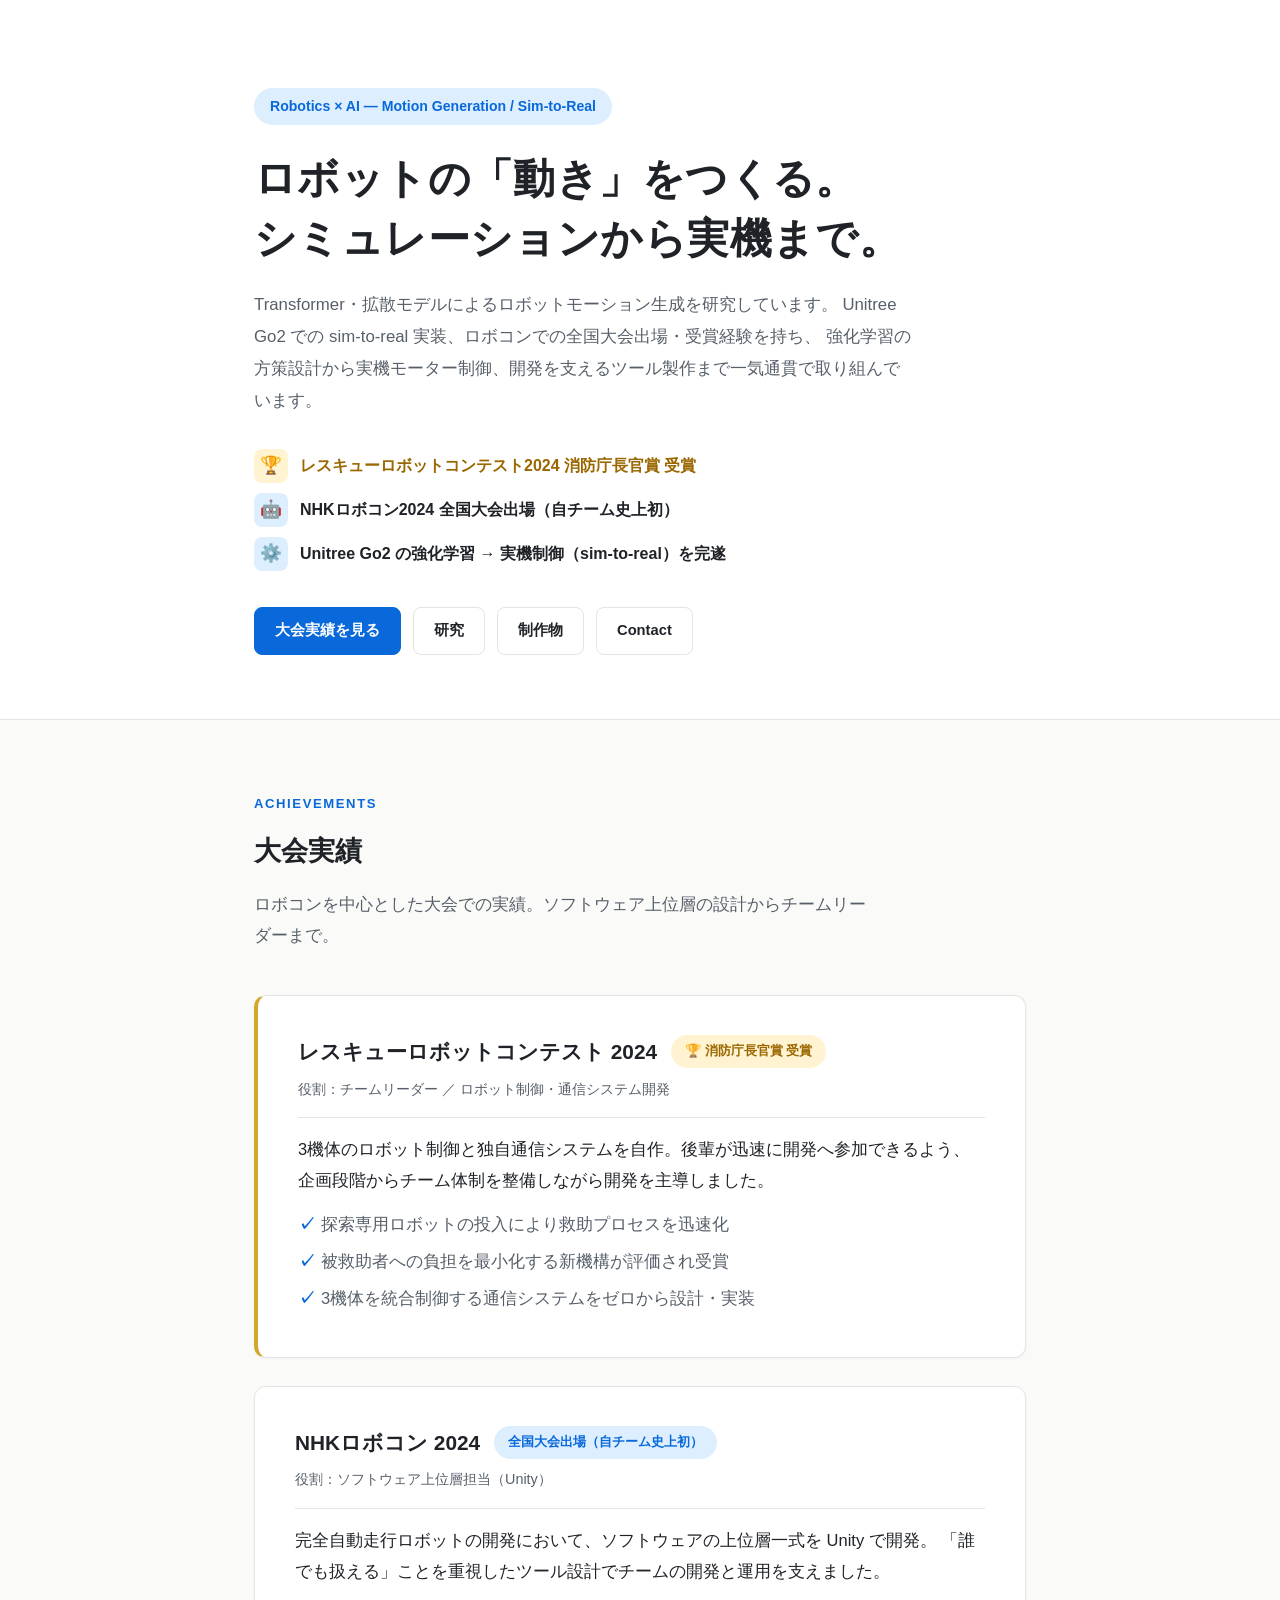
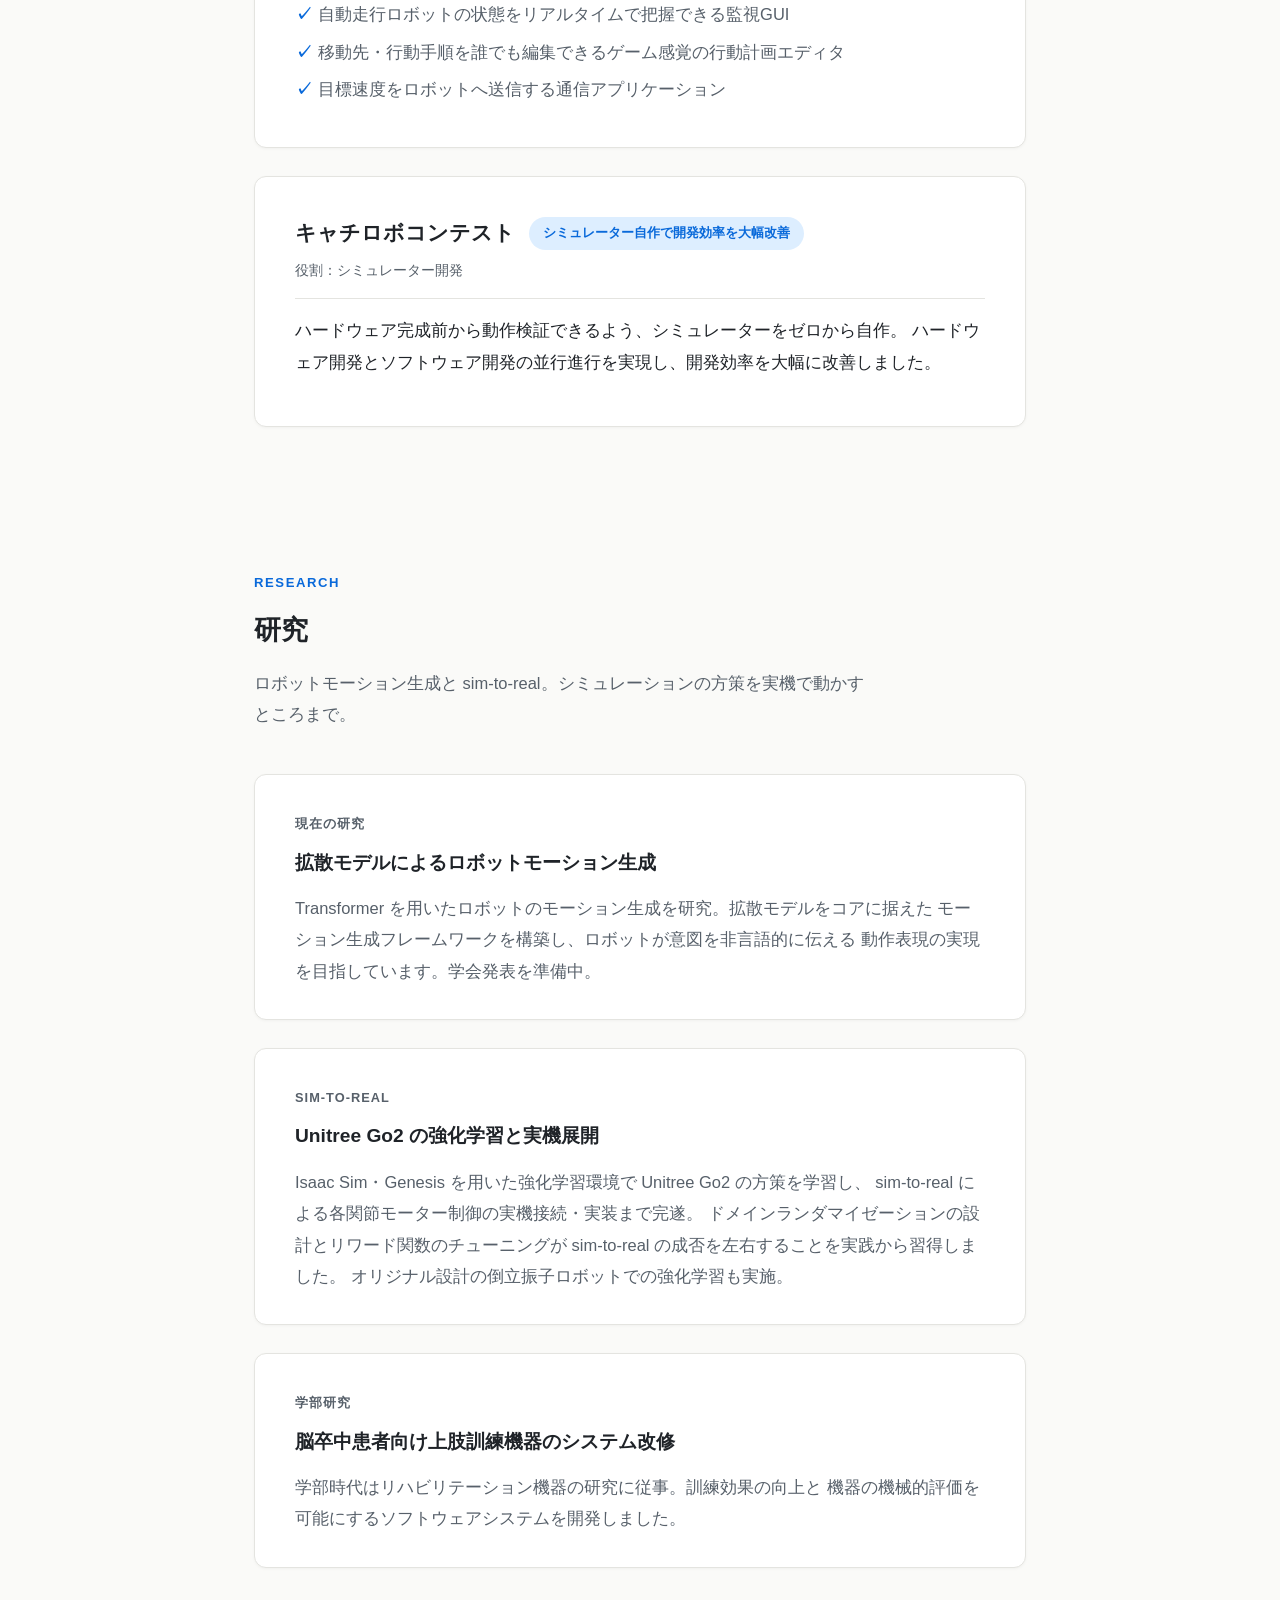
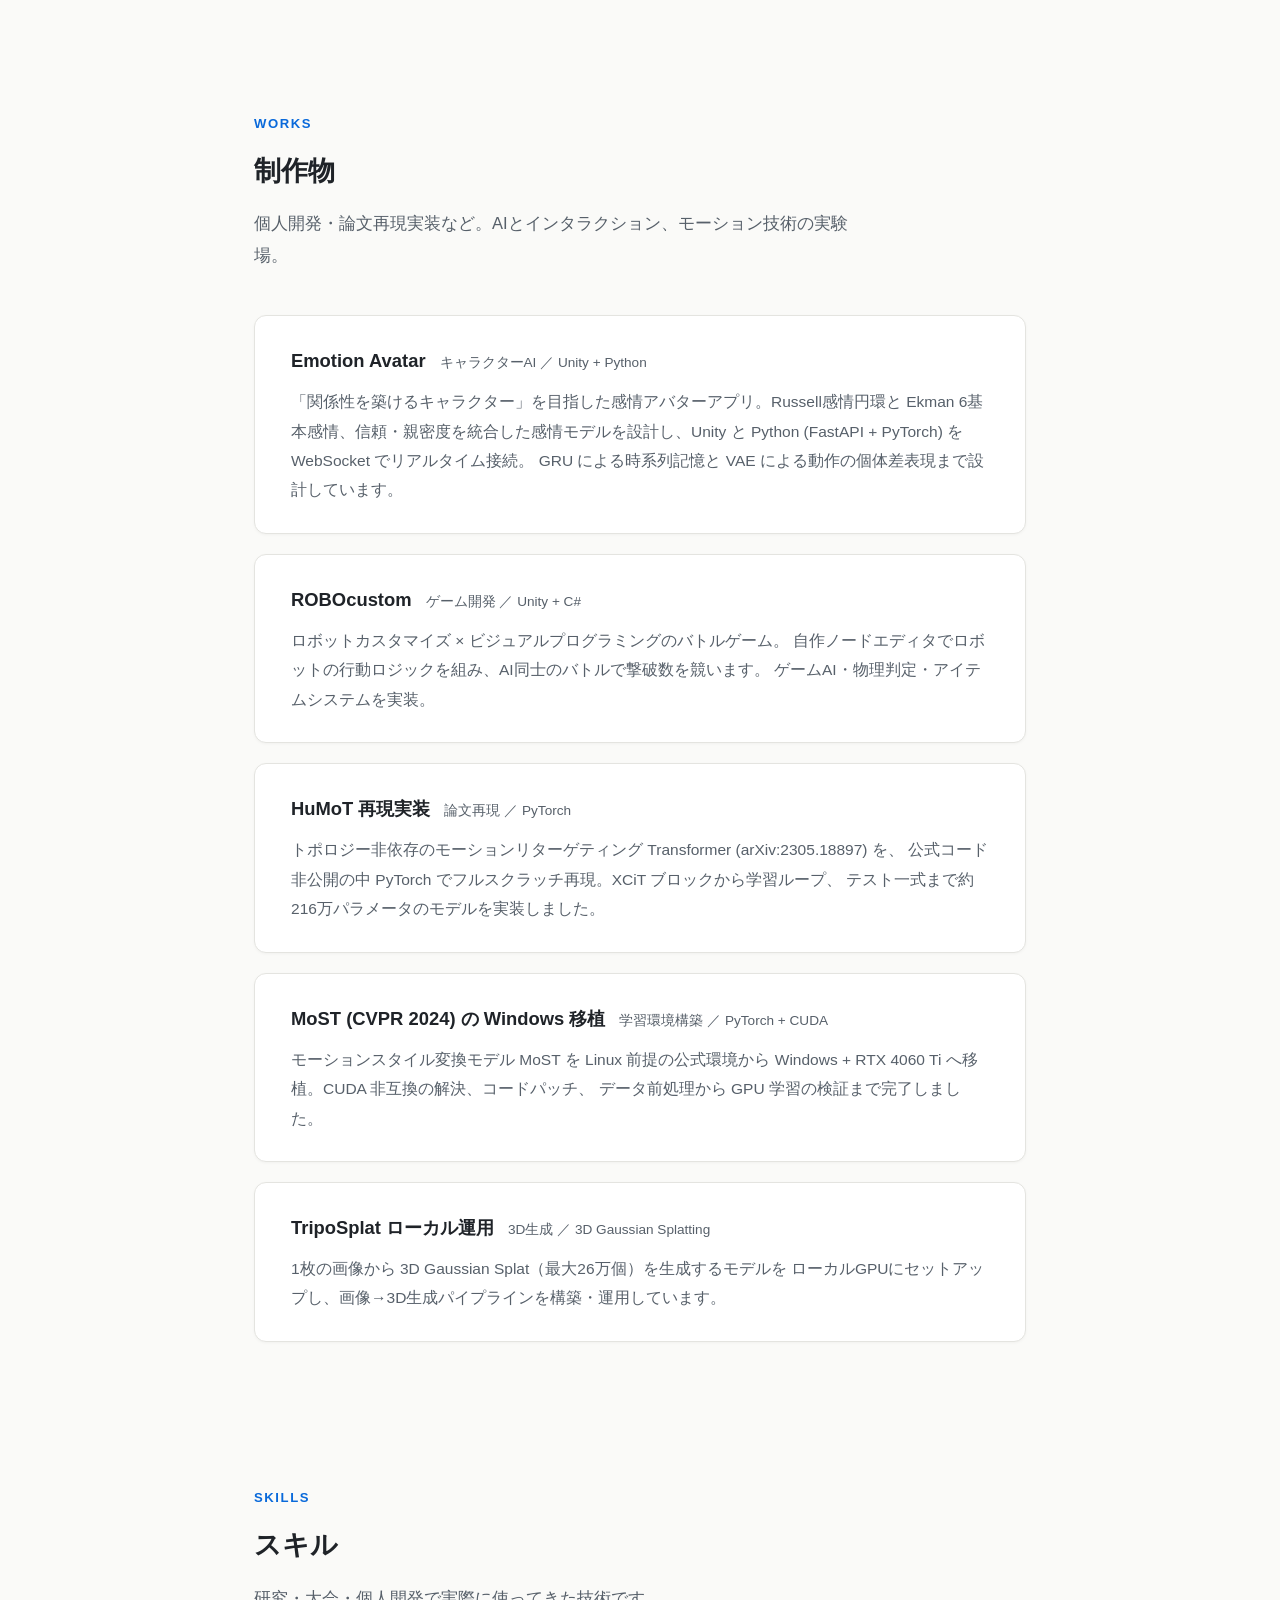
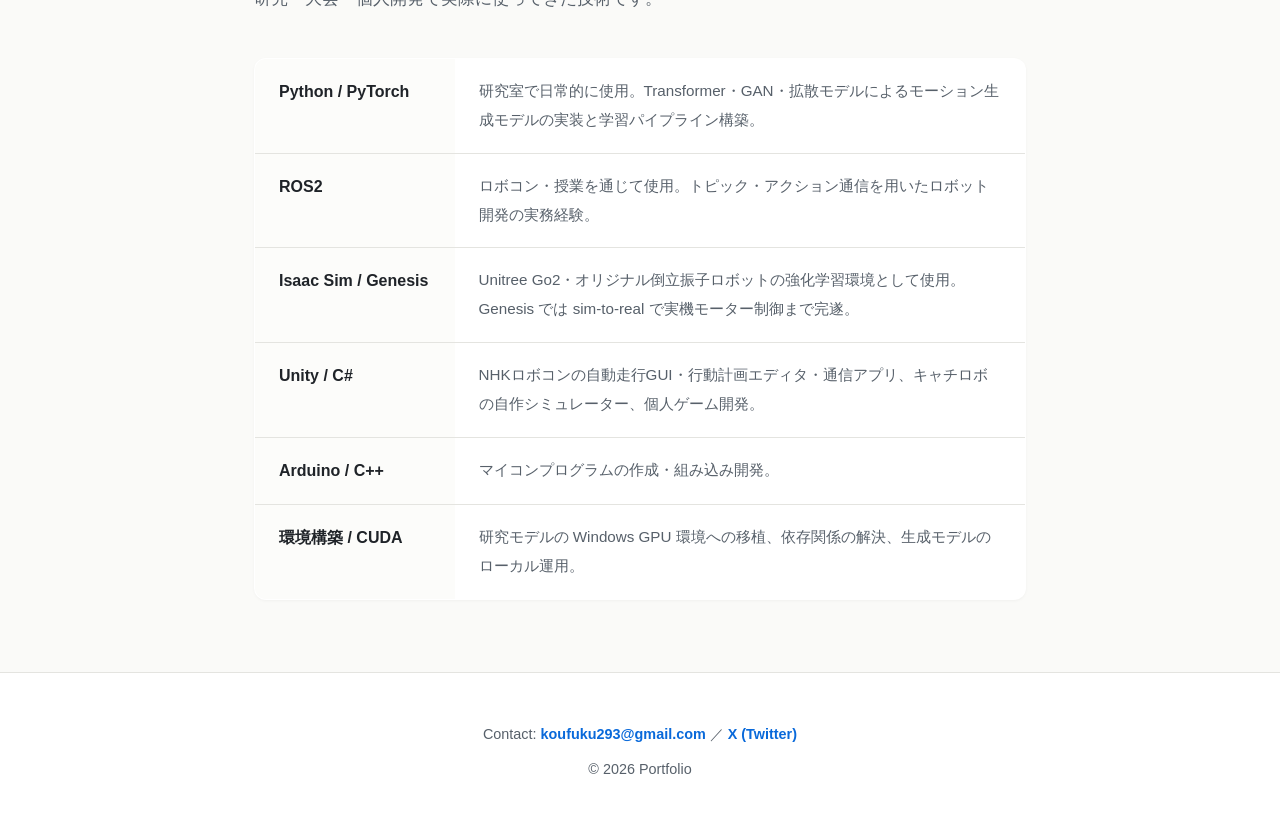
==== index.html @ 57eb5984 "Add portfolio site" ====
<!DOCTYPE html>
<html lang="ja">
<head>
<meta charset="UTF-8">
<meta name="viewport" content="width=device-width, initial-scale=1.0">
<title>Portfolio — Robotics × AI Engineer</title>
<style>
  :root {
    --bg: #fafaf8;
    --bg-card: #ffffff;
    --border: #e4e4e0;
    --text: #1f2328;
    --text-sub: #57606a;
    --accent: #0969da;
    --accent-soft: #ddeeff;
    --gold: #9a6700;
    --gold-soft: #fff3d1;
    --radius: 12px;
  }
  * { margin: 0; padding: 0; box-sizing: border-box; }
  html { scroll-behavior: smooth; }
  body {
    background: var(--bg);
    color: var(--text);
    font-family: "Segoe UI", "Hiragino Sans", "Yu Gothic UI", Meiryo, sans-serif;
    font-size: 16.5px;
    line-height: 1.9;
  }
  .container { max-width: 820px; margin: 0 auto; padding: 0 24px; }

  /* ===== Hero ===== */
  header {
    padding: 88px 0 64px;
    background: #fff;
    border-bottom: 1px solid var(--border);
  }
  .hero-tag {
    display: inline-block;
    font-size: .88rem;
    font-weight: 600;
    color: var(--accent);
    background: var(--accent-soft);
    border-radius: 999px;
    padding: 5px 16px;
    margin-bottom: 24px;
  }
  h1 {
    font-size: clamp(1.8rem, 4.5vw, 2.6rem);
    font-weight: 800;
    line-height: 1.45;
    margin-bottom: 20px;
    letter-spacing: .01em;
  }
  .hero-sub {
    font-size: 1.05rem;
    color: var(--text-sub);
    max-width: 660px;
  }
  .hero-highlights {
    margin-top: 32px;
    display: flex;
    flex-direction: column;
    gap: 10px;
  }
  .hero-badge {
    display: flex; align-items: center; gap: 12px;
    font-size: 1rem;
    font-weight: 600;
  }
  .hero-badge .mark {
    width: 34px; height: 34px;
    border-radius: 8px;
    display: grid; place-items: center;
    font-size: 1.1rem;
    background: var(--accent-soft);
    flex-shrink: 0;
  }
  .hero-badge.gold .mark { background: var(--gold-soft); }
  .hero-badge.gold { color: var(--gold); }
  .hero-links { margin-top: 36px; display: flex; gap: 12px; flex-wrap: wrap; }
  .hero-links a {
    text-decoration: none;
    color: var(--text);
    background: #fff;
    border: 1px solid var(--border);
    border-radius: 8px;
    padding: 9px 20px;
    font-size: .92rem;
    font-weight: 600;
    transition: border-color .2s, background .2s;
  }
  .hero-links a:hover { border-color: var(--accent); color: var(--accent); }
  .hero-links a.primary { background: var(--accent); color: #fff; border-color: var(--accent); }
  .hero-links a.primary:hover { background: #0a5bbd; }

  /* ===== Sections ===== */
  section { padding: 72px 0; }
  .section-label {
    font-size: .82rem;
    font-weight: 700;
    letter-spacing: .12em;
    text-transform: uppercase;
    color: var(--accent);
    margin-bottom: 8px;
  }
  h2 { font-size: 1.7rem; font-weight: 800; margin-bottom: 12px; }
  .section-desc { color: var(--text-sub); margin-bottom: 44px; max-width: 620px; }

  /* ===== Achievement cards ===== */
  .achv { display: flex; flex-direction: column; gap: 28px; }
  .achv-card {
    background: var(--bg-card);
    border: 1px solid var(--border);
    border-radius: var(--radius);
    padding: 36px 40px;
    box-shadow: 0 1px 3px rgba(0,0,0,.04);
  }
  .achv-card.award { border-left: 4px solid #d4a72c; }
  .achv-head { display: flex; align-items: center; gap: 14px; flex-wrap: wrap; margin-bottom: 4px; }
  .achv-head h3 { font-size: 1.3rem; font-weight: 700; }
  .result-badge {
    font-size: .82rem;
    font-weight: 700;
    padding: 4px 14px;
    border-radius: 999px;
    background: var(--accent-soft);
    color: var(--accent);
  }
  .result-badge.gold { background: var(--gold-soft); color: var(--gold); }
  .achv-role {
    font-size: .9rem;
    color: var(--text-sub);
    margin-bottom: 16px;
    padding-bottom: 14px;
    border-bottom: 1px solid var(--border);
  }
  .achv-card > p { color: var(--text); margin-bottom: 12px; }
  .achv-card ul { list-style: none; }
  .achv-card ul li {
    color: var(--text-sub);
    padding-left: 1.4em;
    position: relative;
    margin-bottom: 6px;
  }
  .achv-card ul li::before { content: "✓"; position: absolute; left: 0; color: var(--accent); font-weight: 700; }
  .tech-note {
    margin-top: 18px;
    font-size: .88rem;
    color: var(--text-sub);
  }
  .tech-note strong { color: var(--text); font-weight: 600; }

  /* ===== Research ===== */
  .r-list { display: flex; flex-direction: column; gap: 28px; }
  .r-item {
    background: var(--bg-card);
    border: 1px solid var(--border);
    border-radius: var(--radius);
    padding: 32px 40px;
    box-shadow: 0 1px 3px rgba(0,0,0,.04);
  }
  .r-item .cat {
    font-size: .8rem;
    font-weight: 700;
    letter-spacing: .08em;
    text-transform: uppercase;
    color: var(--text-sub);
  }
  .r-item h3 { font-size: 1.2rem; font-weight: 700; margin: 6px 0 12px; }
  .r-item p { color: var(--text-sub); }

  /* ===== Works ===== */
  .work-list { display: flex; flex-direction: column; gap: 20px; }
  .work-item {
    background: var(--bg-card);
    border: 1px solid var(--border);
    border-radius: var(--radius);
    padding: 28px 36px;
    box-shadow: 0 1px 3px rgba(0,0,0,.04);
  }
  .work-head { display: flex; align-items: baseline; gap: 14px; flex-wrap: wrap; margin-bottom: 8px; }
  .work-head h3 { font-size: 1.15rem; font-weight: 700; }
  .work-head .cat { font-size: .85rem; color: var(--text-sub); }
  .work-item p { color: var(--text-sub); font-size: .97rem; }

  /* ===== Skills ===== */
  .skill-table { width: 100%; border-collapse: collapse; background: #fff; border: 1px solid var(--border); border-radius: var(--radius); overflow: hidden; box-shadow: 0 1px 3px rgba(0,0,0,.04); }
  .skill-table th, .skill-table td { padding: 18px 24px; text-align: left; vertical-align: top; }
  .skill-table tr + tr { border-top: 1px solid var(--border); }
  .skill-table th {
    width: 200px;
    font-size: 1rem;
    font-weight: 700;
    color: var(--text);
    white-space: nowrap;
    background: #fcfcfa;
  }
  .skill-table td { color: var(--text-sub); font-size: .95rem; }

  footer {
    border-top: 1px solid var(--border);
    background: #fff;
    padding: 48px 0;
    text-align: center;
    color: var(--text-sub);
    font-size: .9rem;
  }
  footer a { color: var(--accent); text-decoration: none; font-weight: 600; }
  footer a:hover { text-decoration: underline; }

  @media (max-width: 600px) {
    .achv-card, .r-item, .work-item { padding: 24px 22px; }
    .skill-table th { width: auto; display: block; padding-bottom: 4px; }
    .skill-table td { display: block; padding-top: 0; }
  }
</style>
</head>
<body>

<header>
  <div class="container">
    <span class="hero-tag">Robotics × AI — Motion Generation / Sim-to-Real</span>
    <h1>ロボットの「動き」をつくる。<br>シミュレーションから実機まで。</h1>
    <p class="hero-sub">
      Transformer・拡散モデルによるロボットモーション生成を研究しています。
      Unitree Go2 での sim-to-real 実装、ロボコンでの全国大会出場・受賞経験を持ち、
      強化学習の方策設計から実機モーター制御、開発を支えるツール製作まで一気通貫で取り組んでいます。
    </p>
    <div class="hero-highlights">
      <span class="hero-badge gold"><span class="mark">🏆</span>レスキューロボットコンテスト2024 消防庁長官賞 受賞</span>
      <span class="hero-badge"><span class="mark">🤖</span>NHKロボコン2024 全国大会出場（自チーム史上初）</span>
      <span class="hero-badge"><span class="mark">⚙️</span>Unitree Go2 の強化学習 → 実機制御（sim-to-real）を完遂</span>
    </div>
    <div class="hero-links">
      <a class="primary" href="#achievements">大会実績を見る</a>
      <a href="#research">研究</a>
      <a href="#works">制作物</a>
      <a href="mailto:koufuku293@gmail.com">Contact</a>
    </div>
  </div>
</header>

<!-- ===== 大会実績 ===== -->
<section id="achievements">
  <div class="container">
    <div class="section-label">Achievements</div>
    <h2>大会実績</h2>
    <p class="section-desc">ロボコンを中心とした大会での実績。ソフトウェア上位層の設計からチームリーダーまで。</p>

    <div class="achv">

      <!-- レスコン -->
      <div class="achv-card award">
        <div class="achv-head">
          <h3>レスキューロボットコンテスト 2024</h3>
          <span class="result-badge gold">🏆 消防庁長官賞 受賞</span>
        </div>
        <div class="achv-role">役割：チームリーダー ／ ロボット制御・通信システム開発</div>
        <p>
          3機体のロボット制御と独自通信システムを自作。後輩が迅速に開発へ参加できるよう、
          企画段階からチーム体制を整備しながら開発を主導しました。
        </p>
        <ul>
          <li>探索専用ロボットの投入により救助プロセスを迅速化</li>
          <li>被救助者への負担を最小化する新機構が評価され受賞</li>
          <li>3機体を統合制御する通信システムをゼロから設計・実装</li>
        </ul>
      </div>

      <!-- NHKロボコン -->
      <div class="achv-card">
        <div class="achv-head">
          <h3>NHKロボコン 2024</h3>
          <span class="result-badge">全国大会出場（自チーム史上初）</span>
        </div>
        <div class="achv-role">役割：ソフトウェア上位層担当（Unity）</div>
        <p>
          完全自動走行ロボットの開発において、ソフトウェアの上位層一式を Unity で開発。
          「誰でも扱える」ことを重視したツール設計でチームの開発と運用を支えました。
        </p>
        <ul>
          <li>自動走行ロボットの状態をリアルタイムで把握できる監視GUI</li>
          <li>移動先・行動手順を誰でも編集できるゲーム感覚の行動計画エディタ</li>
          <li>目標速度をロボットへ送信する通信アプリケーション</li>
        </ul>
      </div>

      <!-- キャチロボ -->
      <div class="achv-card">
        <div class="achv-head">
          <h3>キャチロボコンテスト</h3>
          <span class="result-badge">シミュレーター自作で開発効率を大幅改善</span>
        </div>
        <div class="achv-role">役割：シミュレーター開発</div>
        <p>
          ハードウェア完成前から動作検証できるよう、シミュレーターをゼロから自作。
          ハードウェア開発とソフトウェア開発の並行進行を実現し、開発効率を大幅に改善しました。
        </p>
      </div>

    </div>
  </div>
</section>

<!-- ===== 研究 ===== -->
<section id="research">
  <div class="container">
    <div class="section-label">Research</div>
    <h2>研究</h2>
    <p class="section-desc">ロボットモーション生成と sim-to-real。シミュレーションの方策を実機で動かすところまで。</p>

    <div class="r-list">

      <div class="r-item">
        <span class="cat">現在の研究</span>
        <h3>拡散モデルによるロボットモーション生成</h3>
        <p>
          Transformer を用いたロボットのモーション生成を研究。拡散モデルをコアに据えた
          モーション生成フレームワークを構築し、ロボットが意図を非言語的に伝える
          動作表現の実現を目指しています。学会発表を準備中。
        </p>
      </div>

      <div class="r-item">
        <span class="cat">Sim-to-Real</span>
        <h3>Unitree Go2 の強化学習と実機展開</h3>
        <p>
          Isaac Sim・Genesis を用いた強化学習環境で Unitree Go2 の方策を学習し、
          sim-to-real による各関節モーター制御の実機接続・実装まで完遂。
          ドメインランダマイゼーションの設計とリワード関数のチューニングが
          sim-to-real の成否を左右することを実践から習得しました。
          オリジナル設計の倒立振子ロボットでの強化学習も実施。
        </p>
      </div>

      <div class="r-item">
        <span class="cat">学部研究</span>
        <h3>脳卒中患者向け上肢訓練機器のシステム改修</h3>
        <p>
          学部時代はリハビリテーション機器の研究に従事。訓練効果の向上と
          機器の機械的評価を可能にするソフトウェアシステムを開発しました。
        </p>
      </div>

    </div>
  </div>
</section>

<!-- ===== 制作物 ===== -->
<section id="works">
  <div class="container">
    <div class="section-label">Works</div>
    <h2>制作物</h2>
    <p class="section-desc">個人開発・論文再現実装など。AIとインタラクション、モーション技術の実験場。</p>

    <div class="work-list">

      <div class="work-item">
        <div class="work-head">
          <h3>Emotion Avatar</h3>
          <span class="cat">キャラクターAI ／ Unity + Python</span>
        </div>
        <p>
          「関係性を築けるキャラクター」を目指した感情アバターアプリ。Russell感情円環と
          Ekman 6基本感情、信頼・親密度を統合した感情モデルを設計し、Unity と
          Python (FastAPI + PyTorch) を WebSocket でリアルタイム接続。
          GRU による時系列記憶と VAE による動作の個体差表現まで設計しています。
        </p>
      </div>

      <div class="work-item">
        <div class="work-head">
          <h3>ROBOcustom</h3>
          <span class="cat">ゲーム開発 ／ Unity + C#</span>
        </div>
        <p>
          ロボットカスタマイズ × ビジュアルプログラミングのバトルゲーム。
          自作ノードエディタでロボットの行動ロジックを組み、AI同士のバトルで撃破数を競います。
          ゲームAI・物理判定・アイテムシステムを実装。
        </p>
      </div>

      <div class="work-item">
        <div class="work-head">
          <h3>HuMoT 再現実装</h3>
          <span class="cat">論文再現 ／ PyTorch</span>
        </div>
        <p>
          トポロジー非依存のモーションリターゲティング Transformer (arXiv:2305.18897) を、
          公式コード非公開の中 PyTorch でフルスクラッチ再現。XCiT ブロックから学習ループ、
          テスト一式まで約216万パラメータのモデルを実装しました。
        </p>
      </div>

      <div class="work-item">
        <div class="work-head">
          <h3>MoST (CVPR 2024) の Windows 移植</h3>
          <span class="cat">学習環境構築 ／ PyTorch + CUDA</span>
        </div>
        <p>
          モーションスタイル変換モデル MoST を Linux 前提の公式環境から
          Windows + RTX 4060 Ti へ移植。CUDA 非互換の解決、コードパッチ、
          データ前処理から GPU 学習の検証まで完了しました。
        </p>
      </div>

      <div class="work-item">
        <div class="work-head">
          <h3>TripoSplat ローカル運用</h3>
          <span class="cat">3D生成 ／ 3D Gaussian Splatting</span>
        </div>
        <p>
          1枚の画像から 3D Gaussian Splat（最大26万個）を生成するモデルを
          ローカルGPUにセットアップし、画像→3D生成パイプラインを構築・運用しています。
        </p>
      </div>

    </div>
  </div>
</section>

<!-- ===== スキル ===== -->
<section id="skills">
  <div class="container">
    <div class="section-label">Skills</div>
    <h2>スキル</h2>
    <p class="section-desc">研究・大会・個人開発で実際に使ってきた技術です。</p>

    <table class="skill-table">
      <tr>
        <th>Python / PyTorch</th>
        <td>研究室で日常的に使用。Transformer・GAN・拡散モデルによるモーション生成モデルの実装と学習パイプライン構築。</td>
      </tr>
      <tr>
        <th>ROS2</th>
        <td>ロボコン・授業を通じて使用。トピック・アクション通信を用いたロボット開発の実務経験。</td>
      </tr>
      <tr>
        <th>Isaac Sim / Genesis</th>
        <td>Unitree Go2・オリジナル倒立振子ロボットの強化学習環境として使用。Genesis では sim-to-real で実機モーター制御まで完遂。</td>
      </tr>
      <tr>
        <th>Unity / C#</th>
        <td>NHKロボコンの自動走行GUI・行動計画エディタ・通信アプリ、キャチロボの自作シミュレーター、個人ゲーム開発。</td>
      </tr>
      <tr>
        <th>Arduino / C++</th>
        <td>マイコンプログラムの作成・組み込み開発。</td>
      </tr>
      <tr>
        <th>環境構築 / CUDA</th>
        <td>研究モデルの Windows GPU 環境への移植、依存関係の解決、生成モデルのローカル運用。</td>
      </tr>
    </table>
  </div>
</section>

<footer>
  <div class="container">
    <p>Contact: <a href="mailto:koufuku293@gmail.com">koufuku293@gmail.com</a> ／ <a href="https://x.com/wHgWIQWQhkSpXA4" target="_blank" rel="noopener">X (Twitter)</a></p>
    <p style="margin-top:8px;">© 2026 Portfolio</p>
  </div>
</footer>

</body>
</html>
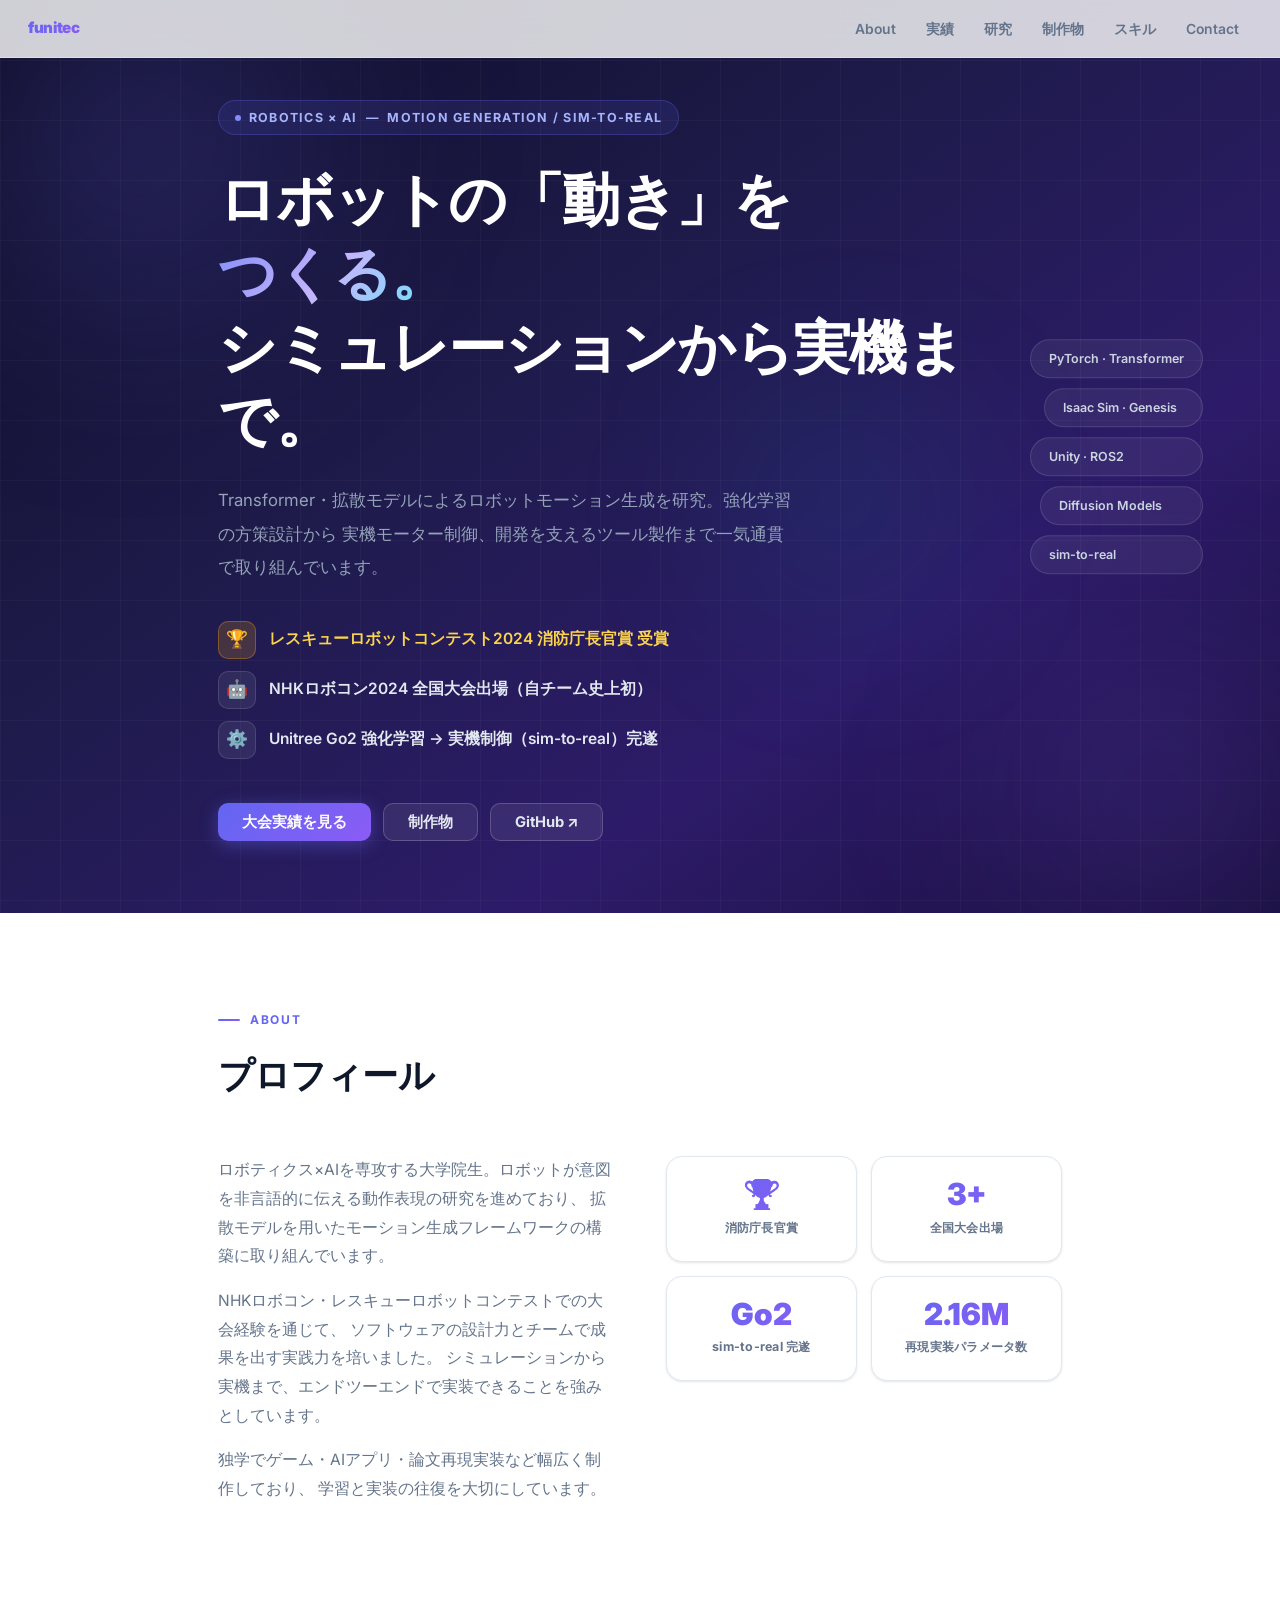
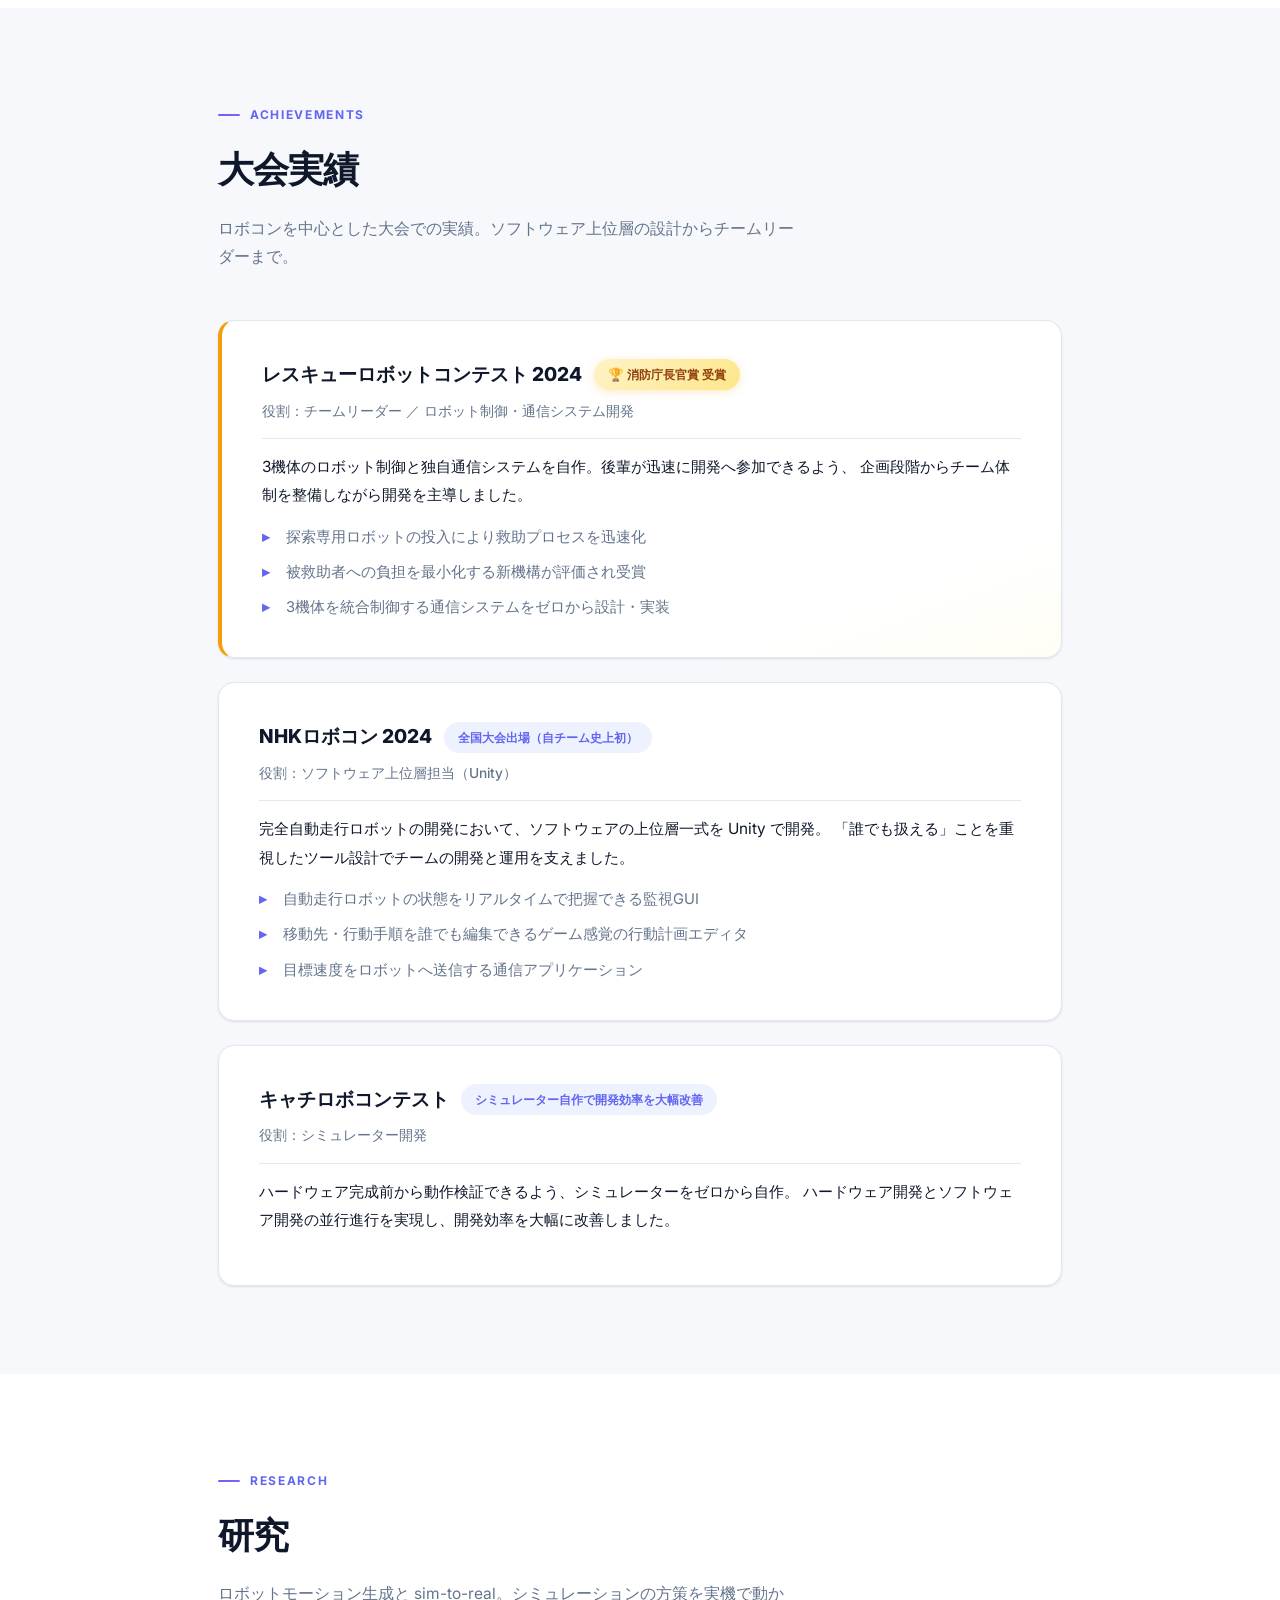
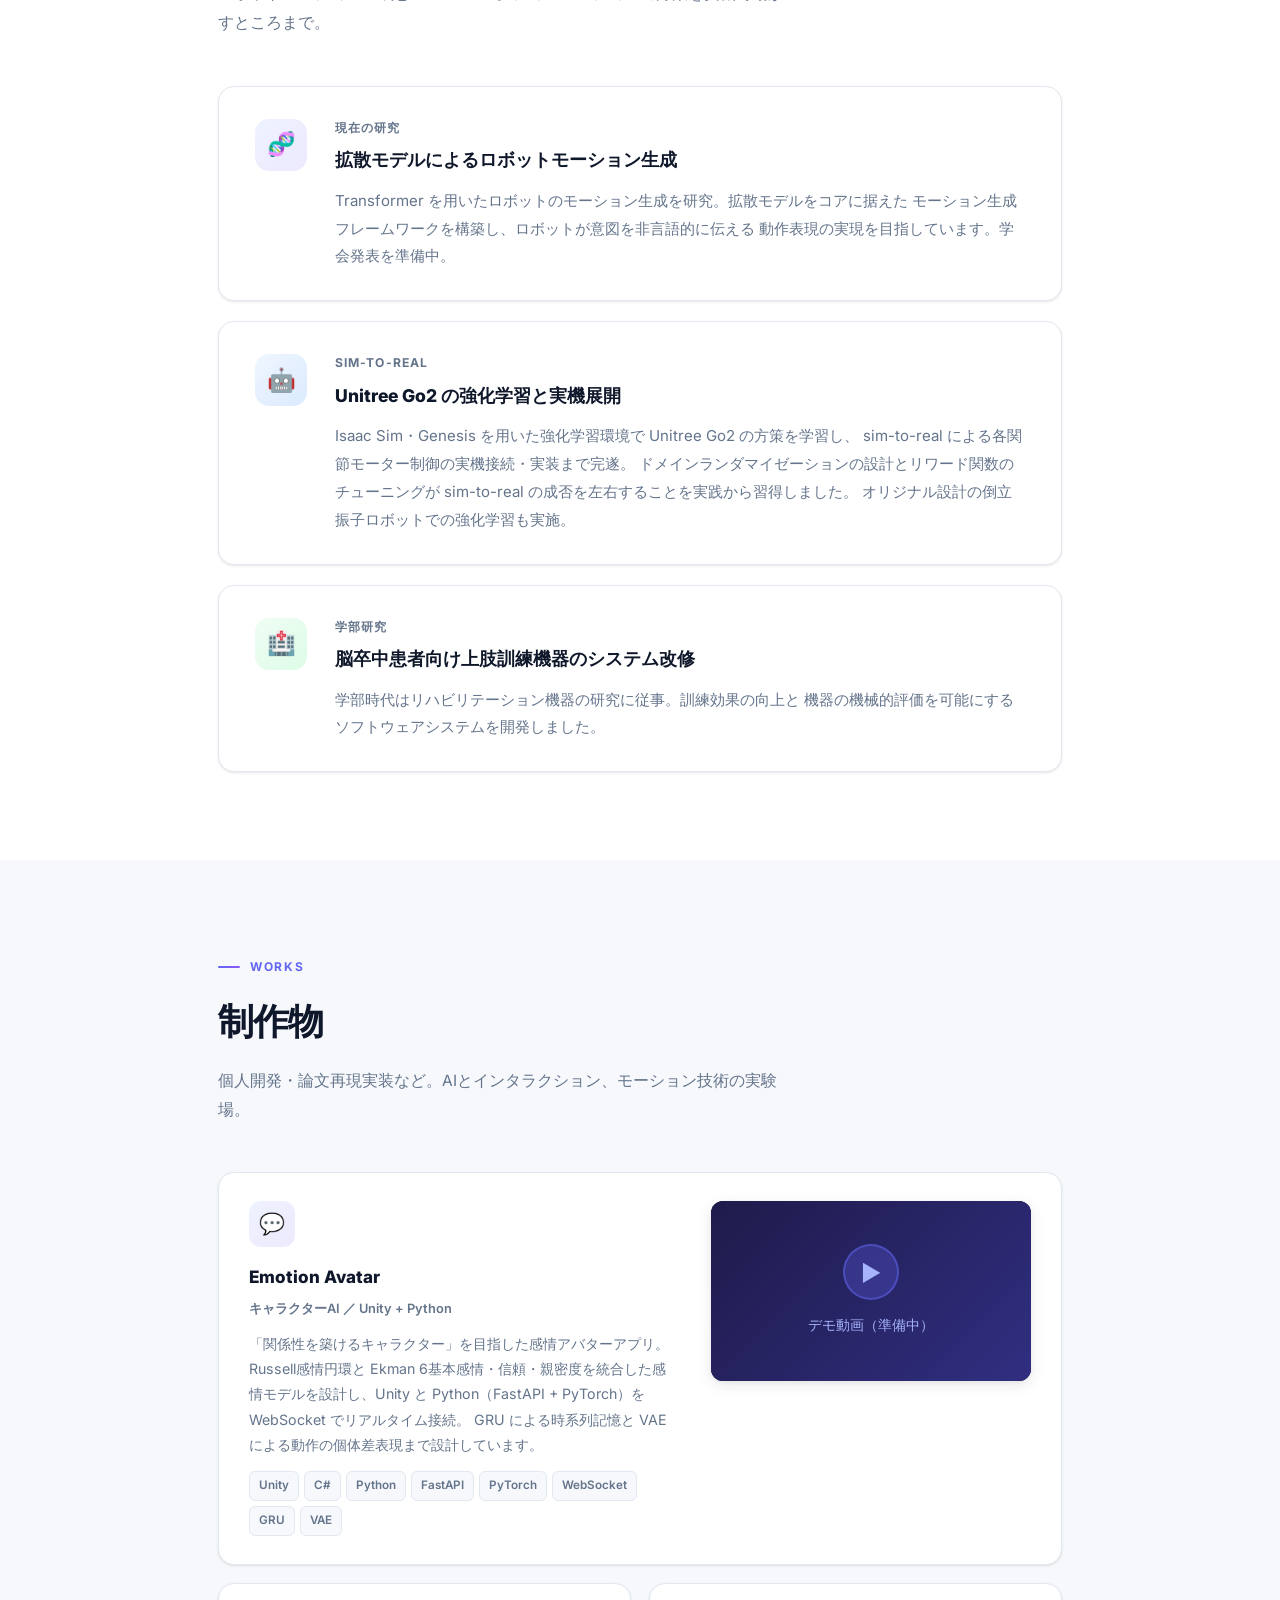
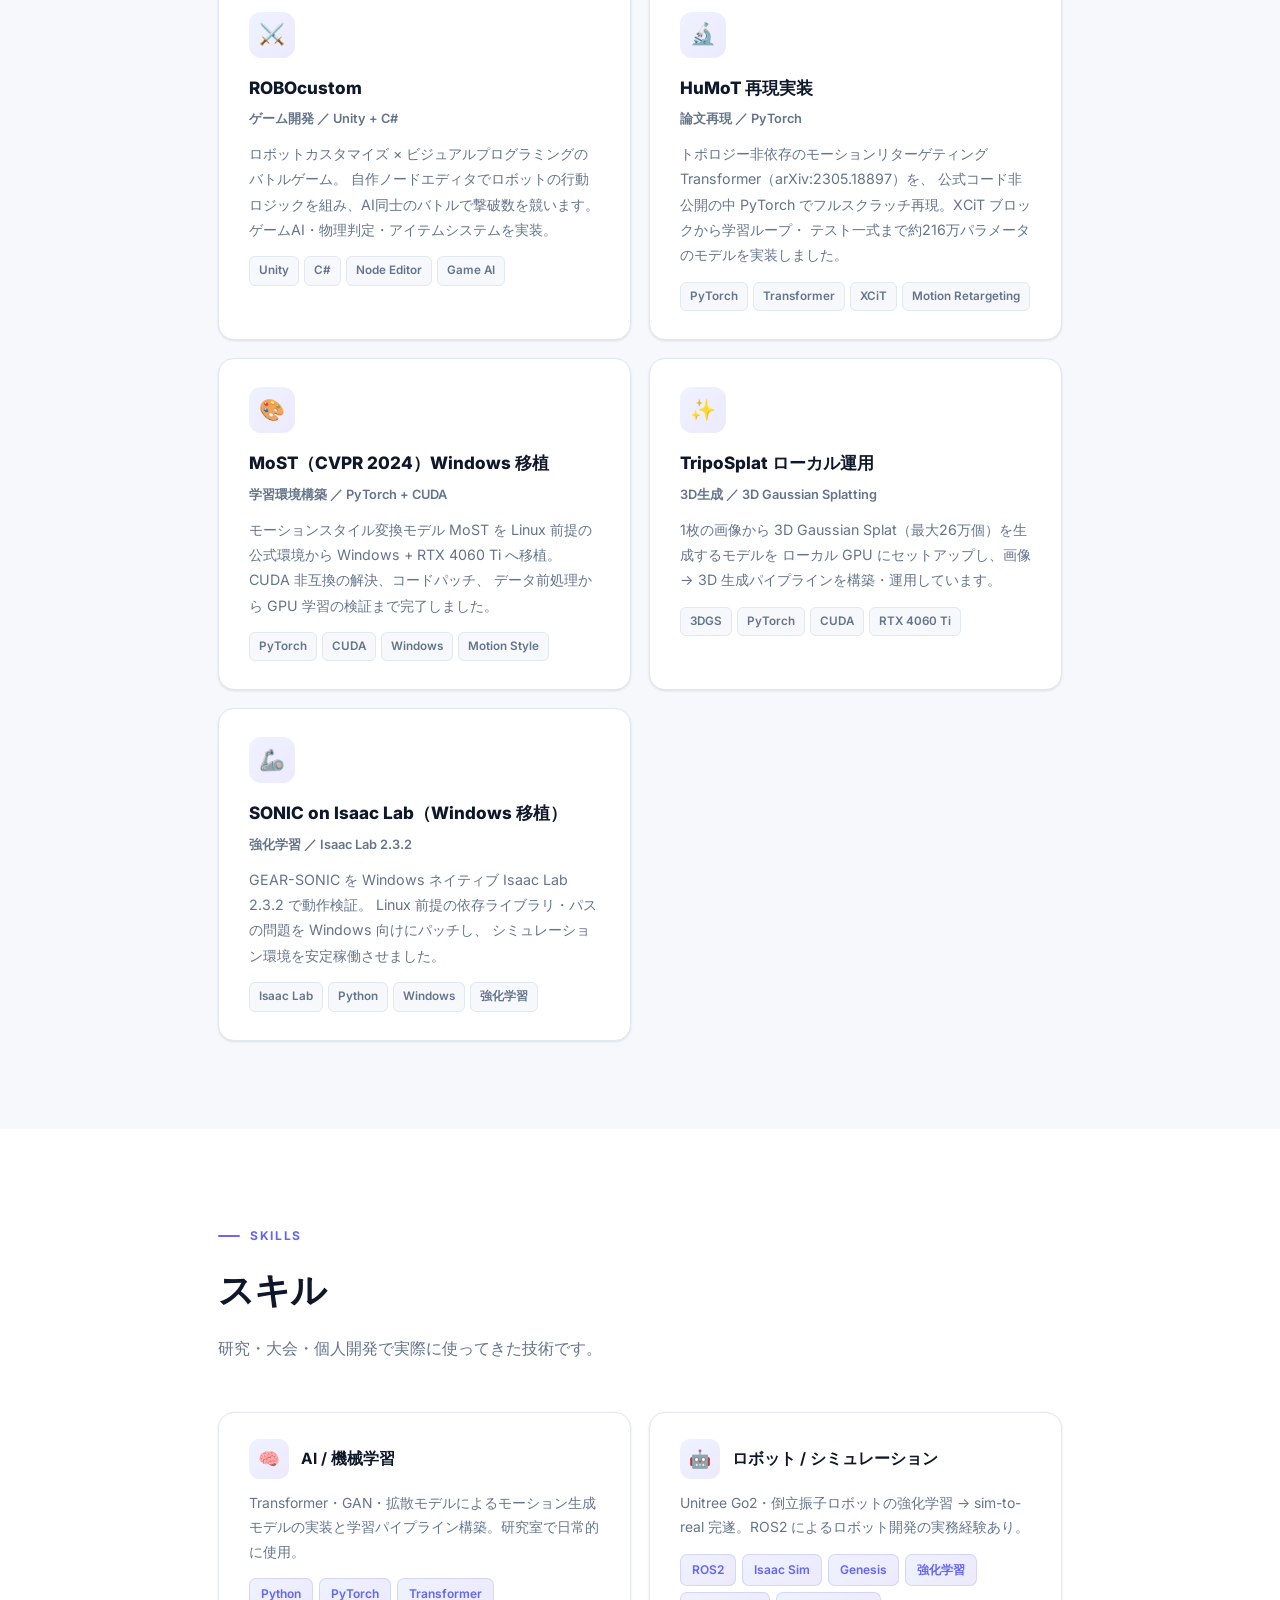
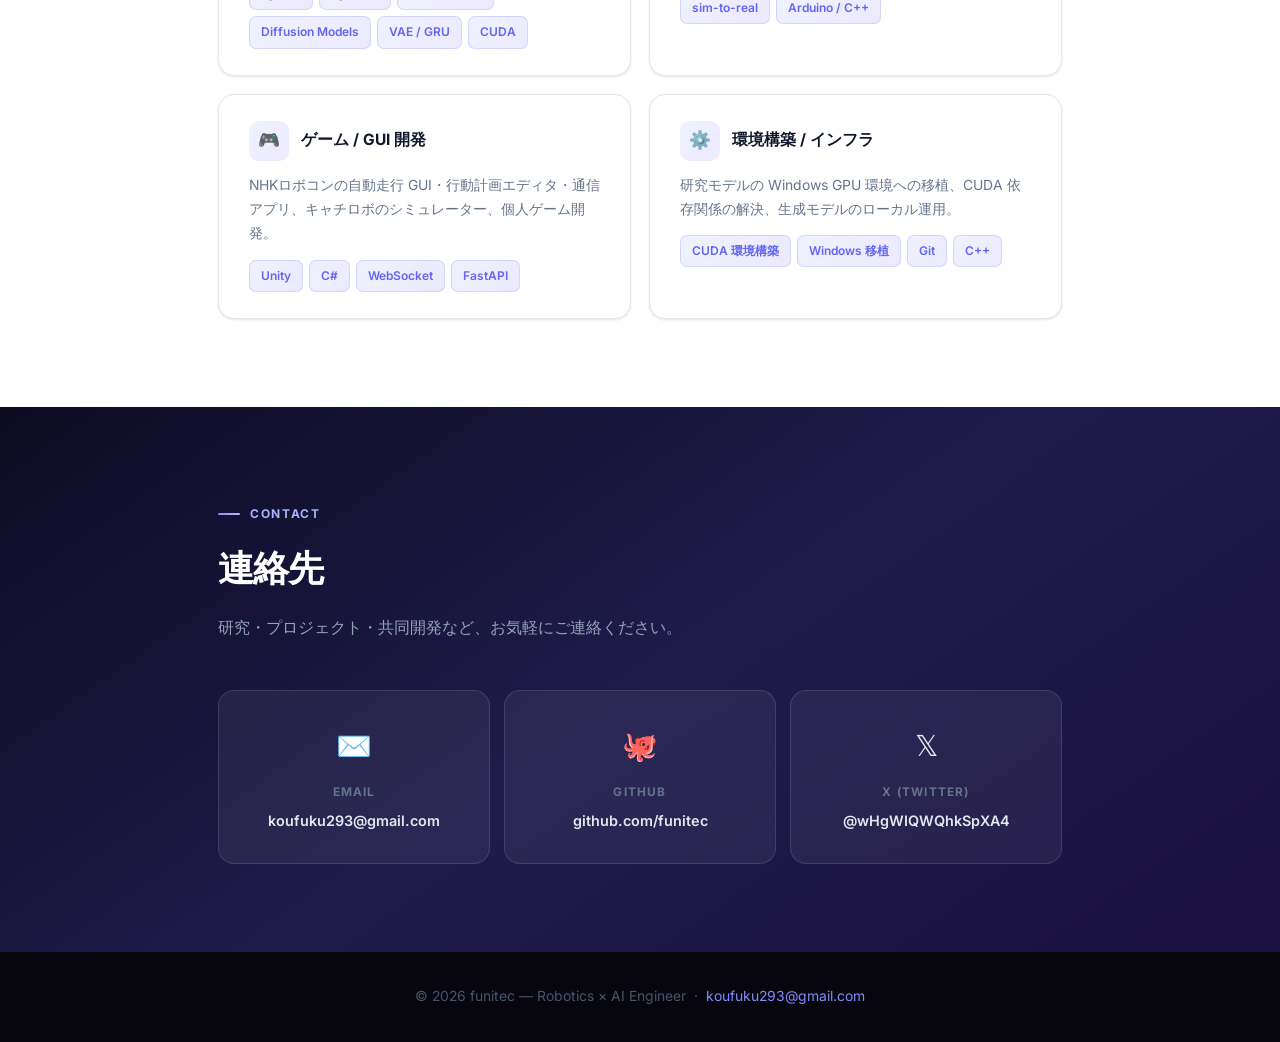
==== commit b1e28b00: "ポートフォリオをブラッシュアップ" ====
--- a/index.html
+++ b/index.html
@@ -4,256 +4,608 @@
 <meta charset="UTF-8">
 <meta name="viewport" content="width=device-width, initial-scale=1.0">
 <title>Portfolio — Robotics × AI Engineer</title>
+<link rel="preconnect" href="https://fonts.googleapis.com">
+<link rel="preconnect" href="https://fonts.gstatic.com" crossorigin>
+<link href="https://fonts.googleapis.com/css2?family=Inter:wght@400;500;600;700;800;900&display=swap" rel="stylesheet">
 <style>
   :root {
-    --bg: #fafaf8;
+    --bg: #f6f8fc;
     --bg-card: #ffffff;
-    --border: #e4e4e0;
-    --text: #1f2328;
-    --text-sub: #57606a;
-    --accent: #0969da;
-    --accent-soft: #ddeeff;
-    --gold: #9a6700;
-    --gold-soft: #fff3d1;
-    --radius: 12px;
-  }
-  * { margin: 0; padding: 0; box-sizing: border-box; }
+    --border: #e2e8f0;
+    --text: #0f172a;
+    --text-sub: #64748b;
+    --accent: #6366f1;
+    --accent-2: #8b5cf6;
+    --accent-soft: #eef2ff;
+    --gold: #d97706;
+    --gold-soft: #fffbeb;
+    --radius: 16px;
+    --shadow-sm: 0 1px 3px rgba(0,0,0,.07), 0 1px 2px rgba(0,0,0,.04);
+    --shadow-md: 0 4px 16px rgba(0,0,0,.09), 0 2px 4px rgba(0,0,0,.04);
+    --shadow-lg: 0 20px 48px rgba(0,0,0,.13);
+  }
+
+  *, *::before, *::after { margin: 0; padding: 0; box-sizing: border-box; }
   html { scroll-behavior: smooth; }
   body {
     background: var(--bg);
     color: var(--text);
-    font-family: "Segoe UI", "Hiragino Sans", "Yu Gothic UI", Meiryo, sans-serif;
-    font-size: 16.5px;
-    line-height: 1.9;
-  }
-  .container { max-width: 820px; margin: 0 auto; padding: 0 24px; }
+    font-family: "Inter", "Hiragino Sans", "Yu Gothic UI", Meiryo, sans-serif;
+    font-size: 16px;
+    line-height: 1.85;
+    overflow-x: hidden;
+  }
+
+  .container { max-width: 900px; margin: 0 auto; padding: 0 28px; }
+
+  /* ===== Navigation ===== */
+  nav {
+    position: fixed; top: 0; left: 0; right: 0;
+    z-index: 200;
+    background: rgba(255,255,255,0.80);
+    backdrop-filter: blur(20px);
+    -webkit-backdrop-filter: blur(20px);
+    border-bottom: 1px solid rgba(226,232,240,0.7);
+    height: 58px;
+    display: flex; align-items: center;
+    padding: 0 28px;
+    justify-content: space-between;
+    transition: box-shadow .3s;
+  }
+  nav.scrolled { box-shadow: var(--shadow-md); }
+  .nav-logo {
+    font-size: .95rem; font-weight: 900;
+    background: linear-gradient(130deg, var(--accent), var(--accent-2));
+    -webkit-background-clip: text; -webkit-text-fill-color: transparent;
+    background-clip: text;
+    letter-spacing: -.02em;
+    text-decoration: none;
+  }
+  .nav-links { display: flex; gap: 4px; list-style: none; }
+  .nav-links a {
+    text-decoration: none; color: var(--text-sub);
+    font-size: .87rem; font-weight: 600;
+    padding: 6px 13px; border-radius: 8px;
+    transition: color .2s, background .2s;
+  }
+  .nav-links a:hover { color: var(--accent); background: var(--accent-soft); }
+  .nav-toggle {
+    display: none; background: none; border: none;
+    font-size: 1.35rem; cursor: pointer; color: var(--text);
+    padding: 4px 8px;
+  }
 
   /* ===== Hero ===== */
-  header {
-    padding: 88px 0 64px;
-    background: #fff;
+  .hero {
+    min-height: 100svh;
+    background: linear-gradient(145deg, #0d0b22 0%, #1e1b4b 40%, #2d1b69 70%, #1a1040 100%);
+    display: flex; align-items: center;
+    position: relative; overflow: hidden;
+    padding: 100px 0 72px;
+  }
+  /* Animated glow blobs */
+  .blob {
+    position: absolute; border-radius: 50%;
+    filter: blur(90px); pointer-events: none;
+  }
+  .blob-1 {
+    width: 520px; height: 520px;
+    background: radial-gradient(circle at center, rgba(99,102,241,.28), transparent 70%);
+    top: -120px; left: -120px;
+    animation: blobMove 10s ease-in-out infinite;
+  }
+  .blob-2 {
+    width: 400px; height: 400px;
+    background: radial-gradient(circle at center, rgba(139,92,246,.22), transparent 70%);
+    bottom: -80px; right: -80px;
+    animation: blobMove 10s ease-in-out infinite reverse;
+    animation-delay: -5s;
+  }
+  .blob-3 {
+    width: 280px; height: 280px;
+    background: radial-gradient(circle at center, rgba(6,182,212,.18), transparent 70%);
+    top: 40%; left: 55%;
+    animation: blobMove 14s ease-in-out infinite;
+    animation-delay: -7s;
+  }
+  @keyframes blobMove {
+    0%, 100% { transform: translate(0,0) scale(1); }
+    33%       { transform: translate(28px,-18px) scale(1.06); }
+    66%       { transform: translate(-18px,14px) scale(.95); }
+  }
+
+  /* Grid pattern overlay */
+  .hero-grid {
+    position: absolute; inset: 0;
+    background-image:
+      linear-gradient(rgba(255,255,255,.03) 1px, transparent 1px),
+      linear-gradient(90deg, rgba(255,255,255,.03) 1px, transparent 1px);
+    background-size: 60px 60px;
+    pointer-events: none;
+  }
+
+  .hero-inner { position: relative; z-index: 1; }
+  .hero-tag {
+    display: inline-flex; align-items: center; gap: 8px;
+    font-size: .78rem; font-weight: 700;
+    color: #a5b4fc; letter-spacing: .1em; text-transform: uppercase;
+    background: rgba(99,102,241,.12);
+    border: 1px solid rgba(99,102,241,.28);
+    border-radius: 999px; padding: 5px 16px;
+    margin-bottom: 28px;
+  }
+  .hero-tag .dot {
+    width: 6px; height: 6px; border-radius: 50%;
+    background: #818cf8;
+    animation: pulse 2s ease-in-out infinite;
+  }
+  @keyframes pulse {
+    0%, 100% { opacity: 1; transform: scale(1); }
+    50%       { opacity: .5; transform: scale(.8); }
+  }
+
+  .hero h1 {
+    font-size: clamp(2.1rem, 6.5vw, 3.6rem);
+    font-weight: 900; color: #fff;
+    line-height: 1.28; letter-spacing: -.025em;
+    margin-bottom: 26px;
+  }
+  .hero h1 .grad {
+    background: linear-gradient(135deg, #818cf8 0%, #c4b5fd 50%, #67e8f9 100%);
+    -webkit-background-clip: text; -webkit-text-fill-color: transparent;
+    background-clip: text;
+  }
+
+  .hero-sub {
+    font-size: 1.05rem; color: #94a3b8;
+    max-width: 580px; margin-bottom: 36px; line-height: 2;
+  }
+
+  .hero-badges { display: flex; flex-direction: column; gap: 12px; margin-bottom: 44px; }
+  .hbadge {
+    display: inline-flex; align-items: center; gap: 13px;
+    font-size: .97rem; font-weight: 600; color: #e2e8f0;
+  }
+  .hbadge .ico {
+    width: 38px; height: 38px; border-radius: 10px; flex-shrink: 0;
+    display: grid; place-items: center; font-size: 1.1rem;
+    background: rgba(255,255,255,.07);
+    border: 1px solid rgba(255,255,255,.12);
+  }
+  .hbadge.award .ico { background: rgba(245,158,11,.18); border-color: rgba(245,158,11,.35); }
+  .hbadge.award { color: #fcd34d; }
+
+  .hero-btns { display: flex; gap: 12px; flex-wrap: wrap; }
+  .btn {
+    text-decoration: none; display: inline-flex; align-items: center; gap: 8px;
+    font-size: .92rem; font-weight: 700;
+    padding: 11px 24px; border-radius: 10px;
+    transition: transform .2s, box-shadow .2s, background .2s;
+    cursor: pointer; border: none; line-height: 1;
+  }
+  .btn-primary {
+    background: linear-gradient(135deg, var(--accent), var(--accent-2));
+    color: #fff;
+    box-shadow: 0 4px 18px rgba(99,102,241,.42);
+  }
+  .btn-primary:hover { transform: translateY(-2px); box-shadow: 0 8px 28px rgba(99,102,241,.55); }
+  .btn-ghost {
+    background: rgba(255,255,255,.08);
+    color: #e2e8f0; border: 1px solid rgba(255,255,255,.18);
+  }
+  .btn-ghost:hover { background: rgba(255,255,255,.14); transform: translateY(-1px); }
+
+  /* Floating tags (desktop only) */
+  .hero-float {
+    position: absolute; right: 6%; top: 50%; transform: translateY(-50%);
+    display: flex; flex-direction: column; gap: 10px; pointer-events: none;
+  }
+  .float-tag {
+    background: rgba(255,255,255,.06); border: 1px solid rgba(255,255,255,.12);
+    border-radius: 999px; padding: 7px 18px;
+    font-size: .78rem; font-weight: 600; color: #cbd5e1;
+    white-space: nowrap;
+    animation: floatY 5s ease-in-out infinite;
+  }
+  .float-tag:nth-child(2) { animation-delay: -1.6s; margin-left: 14px; }
+  .float-tag:nth-child(3) { animation-delay: -3.2s; }
+  .float-tag:nth-child(4) { animation-delay: -4.8s; margin-left: 10px; }
+  .float-tag:nth-child(5) { animation-delay: -2.4s; }
+  @keyframes floatY {
+    0%, 100% { transform: translateY(0); }
+    50%       { transform: translateY(-9px); }
+  }
+
+  /* ===== Section base ===== */
+  section { padding: 88px 0; }
+  .section-head { margin-bottom: 48px; }
+  .section-label {
+    display: inline-flex; align-items: center; gap: 10px;
+    font-size: .75rem; font-weight: 700; letter-spacing: .14em;
+    text-transform: uppercase; color: var(--accent); margin-bottom: 10px;
+  }
+  .section-label::before {
+    content: ""; display: block; width: 22px; height: 2px; border-radius: 1px;
+    background: linear-gradient(90deg, var(--accent), var(--accent-2));
+  }
+  h2 {
+    font-size: clamp(1.75rem, 3.5vw, 2.25rem);
+    font-weight: 900; letter-spacing: -.025em; margin-bottom: 12px;
+  }
+  .section-desc { color: var(--text-sub); max-width: 580px; font-size: .97rem; }
+
+  .section-white { background: #fff; }
+
+  /* ===== About ===== */
+  .about-grid {
+    display: grid; grid-template-columns: 1fr 1fr;
+    gap: 52px; align-items: start;
+  }
+  .about-text p { color: var(--text-sub); margin-bottom: 16px; font-size: .97rem; }
+  .stats-grid { display: grid; grid-template-columns: 1fr 1fr; gap: 14px; }
+  .stat-card {
+    background: var(--bg-card); border: 1px solid var(--border);
+    border-radius: var(--radius); padding: 22px 20px; text-align: center;
+    box-shadow: var(--shadow-sm);
+    transition: transform .2s, box-shadow .2s;
+  }
+  .stat-card:hover { transform: translateY(-3px); box-shadow: var(--shadow-md); }
+  .stat-num {
+    font-size: 1.9rem; font-weight: 900; line-height: 1; margin-bottom: 6px;
+    background: linear-gradient(135deg, var(--accent), var(--accent-2));
+    -webkit-background-clip: text; -webkit-text-fill-color: transparent;
+    background-clip: text;
+  }
+  .stat-lbl { font-size: .78rem; color: var(--text-sub); font-weight: 700; letter-spacing: .02em; }
+
+  /* ===== Achievement cards ===== */
+  .achv { display: flex; flex-direction: column; gap: 24px; }
+  .achv-card {
+    background: var(--bg-card); border: 1px solid var(--border);
+    border-radius: var(--radius); padding: 36px 40px;
+    box-shadow: var(--shadow-sm);
+    position: relative; overflow: hidden;
+    transition: transform .25s, box-shadow .25s;
+  }
+  .achv-card::after {
+    content: ""; position: absolute; top: 0; left: 0; right: 0; height: 3px;
+    background: linear-gradient(90deg, var(--accent), var(--accent-2));
+    transform: scaleX(0); transform-origin: left; transition: transform .35s;
+  }
+  .achv-card:hover { transform: translateY(-4px); box-shadow: var(--shadow-md); }
+  .achv-card:hover::after { transform: scaleX(1); }
+  .achv-card.award {
+    border-left: 4px solid #f59e0b;
+    background: linear-gradient(160deg, #fff 80%, #fffef5 100%);
+  }
+  .achv-card.award::after { background: linear-gradient(90deg, #f59e0b, #fbbf24); }
+
+  .achv-head { display: flex; align-items: center; gap: 12px; flex-wrap: wrap; margin-bottom: 6px; }
+  .achv-head h3 { font-size: 1.2rem; font-weight: 800; }
+  .badge {
+    font-size: .78rem; font-weight: 700;
+    padding: 4px 14px; border-radius: 999px;
+    background: var(--accent-soft); color: var(--accent);
+  }
+  .badge.gold {
+    background: linear-gradient(135deg, #fef3c7, #fde68a);
+    color: #92400e;
+    box-shadow: 0 2px 8px rgba(245,158,11,.22);
+  }
+  .achv-role {
+    font-size: .86rem; color: var(--text-sub); font-weight: 500;
+    margin-bottom: 14px; padding-bottom: 14px;
     border-bottom: 1px solid var(--border);
   }
-  .hero-tag {
-    display: inline-block;
-    font-size: .88rem;
-    font-weight: 600;
-    color: var(--accent);
-    background: var(--accent-soft);
-    border-radius: 999px;
-    padding: 5px 16px;
-    margin-bottom: 24px;
-  }
-  h1 {
-    font-size: clamp(1.8rem, 4.5vw, 2.6rem);
-    font-weight: 800;
-    line-height: 1.45;
-    margin-bottom: 20px;
-    letter-spacing: .01em;
-  }
-  .hero-sub {
-    font-size: 1.05rem;
+  .achv-card > p { color: var(--text); font-size: .96rem; margin-bottom: 14px; }
+  .achv-card ul { list-style: none; display: flex; flex-direction: column; gap: 8px; }
+  .achv-card ul li {
+    color: var(--text-sub); font-size: .92rem;
+    padding-left: 1.6em; position: relative;
+  }
+  .achv-card ul li::before { content: "▸"; position: absolute; left: 0; color: var(--accent); font-weight: 700; }
+
+  /* Video embed */
+  .video-wrap {
+    position: relative; padding-bottom: 56.25%;
+    border-radius: 12px; overflow: hidden;
+    background: #0f172a; margin-top: 24px;
+    box-shadow: var(--shadow-md);
+  }
+  .video-wrap iframe {
+    position: absolute; top: 0; left: 0;
+    width: 100%; height: 100%; border: none;
+  }
+  .video-placeholder {
+    position: absolute; inset: 0;
+    display: flex; flex-direction: column; align-items: center; justify-content: center; gap: 12px;
+    background: linear-gradient(135deg, #1e1b4b, #312e81);
+    color: #a5b4fc; font-size: .88rem; text-align: center; padding: 24px;
+  }
+  .play-icon {
+    width: 56px; height: 56px; border-radius: 50%;
+    background: rgba(99,102,241,.28); border: 2px solid rgba(99,102,241,.5);
+    display: grid; place-items: center; font-size: 1.4rem;
+  }
+
+  /* ===== Research ===== */
+  .r-list { display: flex; flex-direction: column; gap: 20px; }
+  .r-item {
+    background: var(--bg-card); border: 1px solid var(--border);
+    border-radius: var(--radius); padding: 30px 36px;
+    box-shadow: var(--shadow-sm);
+    display: grid; grid-template-columns: 56px 1fr; gap: 0 24px; align-items: start;
+    transition: transform .2s, box-shadow .2s;
+  }
+  .r-item:hover { transform: translateY(-3px); box-shadow: var(--shadow-md); }
+  .r-icon {
+    width: 52px; height: 52px; border-radius: 14px;
+    display: grid; place-items: center; font-size: 1.45rem;
+    margin-top: 2px;
+  }
+  .r-icon.violet { background: linear-gradient(135deg, #eef2ff, #ede9fe); }
+  .r-icon.blue   { background: linear-gradient(135deg, #eff6ff, #dbeafe); }
+  .r-icon.green  { background: linear-gradient(135deg, #f0fdf4, #dcfce7); }
+  .r-body .cat {
+    font-size: .76rem; font-weight: 700; letter-spacing: .09em;
+    text-transform: uppercase; color: var(--text-sub); margin-bottom: 5px;
+  }
+  .r-body h3 { font-size: 1.1rem; font-weight: 800; margin-bottom: 10px; }
+  .r-body p  { color: var(--text-sub); font-size: .94rem; }
+
+  /* ===== Works ===== */
+  .work-grid { display: grid; grid-template-columns: 1fr 1fr; gap: 18px; }
+
+  .work-card {
+    background: var(--bg-card); border: 1px solid var(--border);
+    border-radius: var(--radius); padding: 28px 30px;
+    box-shadow: var(--shadow-sm);
+    transition: transform .25s, box-shadow .25s, border-color .25s;
+    position: relative;
+  }
+  .work-card:hover {
+    transform: translateY(-5px); box-shadow: var(--shadow-lg);
+    border-color: rgba(99,102,241,.3);
+  }
+  .work-card-icon {
+    width: 46px; height: 46px; border-radius: 12px;
+    display: grid; place-items: center; font-size: 1.3rem;
+    background: linear-gradient(135deg, var(--accent-soft), #ede9fe);
+    margin-bottom: 14px;
+  }
+  .work-card h3 { font-size: 1.07rem; font-weight: 800; margin-bottom: 4px; }
+  .work-cat { font-size: .8rem; color: var(--text-sub); font-weight: 600; margin-bottom: 10px; }
+  .work-card p { color: var(--text-sub); font-size: .89rem; line-height: 1.78; margin-bottom: 14px; }
+  .tag-list { display: flex; flex-wrap: wrap; gap: 5px; }
+  .tag {
+    font-size: .73rem; font-weight: 600; padding: 3px 9px;
+    border-radius: 6px; background: var(--bg); border: 1px solid var(--border);
     color: var(--text-sub);
-    max-width: 660px;
-  }
-  .hero-highlights {
-    margin-top: 32px;
-    display: flex;
-    flex-direction: column;
-    gap: 10px;
-  }
-  .hero-badge {
-    display: flex; align-items: center; gap: 12px;
-    font-size: 1rem;
-    font-weight: 600;
-  }
-  .hero-badge .mark {
-    width: 34px; height: 34px;
-    border-radius: 8px;
-    display: grid; place-items: center;
-    font-size: 1.1rem;
-    background: var(--accent-soft);
-    flex-shrink: 0;
-  }
-  .hero-badge.gold .mark { background: var(--gold-soft); }
-  .hero-badge.gold { color: var(--gold); }
-  .hero-links { margin-top: 36px; display: flex; gap: 12px; flex-wrap: wrap; }
-  .hero-links a {
-    text-decoration: none;
-    color: var(--text);
-    background: #fff;
-    border: 1px solid var(--border);
-    border-radius: 8px;
-    padding: 9px 20px;
-    font-size: .92rem;
-    font-weight: 600;
-    transition: border-color .2s, background .2s;
-  }
-  .hero-links a:hover { border-color: var(--accent); color: var(--accent); }
-  .hero-links a.primary { background: var(--accent); color: #fff; border-color: var(--accent); }
-  .hero-links a.primary:hover { background: #0a5bbd; }
-
-  /* ===== Sections ===== */
-  section { padding: 72px 0; }
-  .section-label {
-    font-size: .82rem;
-    font-weight: 700;
-    letter-spacing: .12em;
-    text-transform: uppercase;
-    color: var(--accent);
-    margin-bottom: 8px;
-  }
-  h2 { font-size: 1.7rem; font-weight: 800; margin-bottom: 12px; }
-  .section-desc { color: var(--text-sub); margin-bottom: 44px; max-width: 620px; }
-
-  /* ===== Achievement cards ===== */
-  .achv { display: flex; flex-direction: column; gap: 28px; }
-  .achv-card {
-    background: var(--bg-card);
-    border: 1px solid var(--border);
-    border-radius: var(--radius);
-    padding: 36px 40px;
-    box-shadow: 0 1px 3px rgba(0,0,0,.04);
-  }
-  .achv-card.award { border-left: 4px solid #d4a72c; }
-  .achv-head { display: flex; align-items: center; gap: 14px; flex-wrap: wrap; margin-bottom: 4px; }
-  .achv-head h3 { font-size: 1.3rem; font-weight: 700; }
-  .result-badge {
-    font-size: .82rem;
-    font-weight: 700;
-    padding: 4px 14px;
-    border-radius: 999px;
-    background: var(--accent-soft);
-    color: var(--accent);
-  }
-  .result-badge.gold { background: var(--gold-soft); color: var(--gold); }
-  .achv-role {
-    font-size: .9rem;
-    color: var(--text-sub);
-    margin-bottom: 16px;
-    padding-bottom: 14px;
-    border-bottom: 1px solid var(--border);
-  }
-  .achv-card > p { color: var(--text); margin-bottom: 12px; }
-  .achv-card ul { list-style: none; }
-  .achv-card ul li {
-    color: var(--text-sub);
-    padding-left: 1.4em;
-    position: relative;
-    margin-bottom: 6px;
-  }
-  .achv-card ul li::before { content: "✓"; position: absolute; left: 0; color: var(--accent); font-weight: 700; }
-  .tech-note {
-    margin-top: 18px;
-    font-size: .88rem;
-    color: var(--text-sub);
-  }
-  .tech-note strong { color: var(--text); font-weight: 600; }
-
-  /* ===== Research ===== */
-  .r-list { display: flex; flex-direction: column; gap: 28px; }
-  .r-item {
-    background: var(--bg-card);
-    border: 1px solid var(--border);
-    border-radius: var(--radius);
-    padding: 32px 40px;
-    box-shadow: 0 1px 3px rgba(0,0,0,.04);
-  }
-  .r-item .cat {
-    font-size: .8rem;
-    font-weight: 700;
-    letter-spacing: .08em;
-    text-transform: uppercase;
-    color: var(--text-sub);
-  }
-  .r-item h3 { font-size: 1.2rem; font-weight: 700; margin: 6px 0 12px; }
-  .r-item p { color: var(--text-sub); }
-
-  /* ===== Works ===== */
-  .work-list { display: flex; flex-direction: column; gap: 20px; }
-  .work-item {
-    background: var(--bg-card);
-    border: 1px solid var(--border);
-    border-radius: var(--radius);
-    padding: 28px 36px;
-    box-shadow: 0 1px 3px rgba(0,0,0,.04);
-  }
-  .work-head { display: flex; align-items: baseline; gap: 14px; flex-wrap: wrap; margin-bottom: 8px; }
-  .work-head h3 { font-size: 1.15rem; font-weight: 700; }
-  .work-head .cat { font-size: .85rem; color: var(--text-sub); }
-  .work-item p { color: var(--text-sub); font-size: .97rem; }
+  }
+
+  /* Featured card (full width) */
+  .work-card.wide { grid-column: 1 / -1; }
+  .wide-inner {
+    display: grid; grid-template-columns: 1fr 320px; gap: 32px; align-items: start;
+  }
 
   /* ===== Skills ===== */
-  .skill-table { width: 100%; border-collapse: collapse; background: #fff; border: 1px solid var(--border); border-radius: var(--radius); overflow: hidden; box-shadow: 0 1px 3px rgba(0,0,0,.04); }
-  .skill-table th, .skill-table td { padding: 18px 24px; text-align: left; vertical-align: top; }
-  .skill-table tr + tr { border-top: 1px solid var(--border); }
-  .skill-table th {
-    width: 200px;
-    font-size: 1rem;
-    font-weight: 700;
-    color: var(--text);
-    white-space: nowrap;
-    background: #fcfcfa;
-  }
-  .skill-table td { color: var(--text-sub); font-size: .95rem; }
-
+  .skill-grid { display: grid; grid-template-columns: 1fr 1fr; gap: 18px; }
+  .skill-card {
+    background: var(--bg-card); border: 1px solid var(--border);
+    border-radius: var(--radius); padding: 26px 30px;
+    box-shadow: var(--shadow-sm);
+    transition: transform .2s, box-shadow .2s;
+  }
+  .skill-card:hover { transform: translateY(-3px); box-shadow: var(--shadow-md); }
+  .skill-card-head { display: flex; align-items: center; gap: 12px; margin-bottom: 12px; }
+  .skill-card-ico {
+    width: 40px; height: 40px; border-radius: 10px;
+    display: grid; place-items: center; font-size: 1.1rem;
+    background: linear-gradient(135deg, var(--accent-soft), #ede9fe); flex-shrink: 0;
+  }
+  .skill-card-head h3 { font-size: .97rem; font-weight: 700; }
+  .skill-card p { font-size: .87rem; color: var(--text-sub); margin-bottom: 14px; line-height: 1.75; }
+  .skill-tags { display: flex; flex-wrap: wrap; gap: 6px; }
+  .skill-tag {
+    font-size: .75rem; font-weight: 600; padding: 4px 11px;
+    border-radius: 7px;
+    background: linear-gradient(135deg, var(--accent-soft), #ede9fe);
+    color: var(--accent); border: 1px solid rgba(99,102,241,.18);
+  }
+
+  /* ===== Contact ===== */
+  #contact {
+    background: linear-gradient(145deg, #0d0b22 0%, #1e1b4b 50%, #1a1040 100%);
+  }
+  #contact .section-label { color: #a5b4fc; }
+  #contact .section-label::before { background: linear-gradient(90deg, #818cf8, #c4b5fd); }
+  #contact h2 { color: #fff; }
+  #contact .section-desc { color: #94a3b8; }
+  .contact-row { display: grid; grid-template-columns: repeat(3,1fr); gap: 14px; }
+  .contact-card {
+    text-decoration: none; color: #e2e8f0;
+    background: rgba(255,255,255,.06); border: 1px solid rgba(255,255,255,.12);
+    border-radius: var(--radius); padding: 28px 20px; text-align: center;
+    transition: background .2s, transform .2s, border-color .2s;
+  }
+  .contact-card:hover {
+    background: rgba(255,255,255,.12); transform: translateY(-3px);
+    border-color: rgba(99,102,241,.4);
+  }
+  .contact-card .cc-ico { font-size: 1.8rem; margin-bottom: 10px; }
+  .contact-card .cc-lbl {
+    font-size: .74rem; font-weight: 700; letter-spacing: .1em;
+    text-transform: uppercase; color: #64748b; margin-bottom: 4px;
+  }
+  .contact-card .cc-val { font-size: .9rem; font-weight: 600; word-break: break-all; }
+
+  /* ===== Footer ===== */
   footer {
-    border-top: 1px solid var(--border);
-    background: #fff;
-    padding: 48px 0;
-    text-align: center;
-    color: var(--text-sub);
-    font-size: .9rem;
-  }
-  footer a { color: var(--accent); text-decoration: none; font-weight: 600; }
+    background: #07060f; padding: 32px 0;
+    text-align: center; color: #475569; font-size: .87rem;
+  }
+  footer a { color: #818cf8; text-decoration: none; }
   footer a:hover { text-decoration: underline; }
 
-  @media (max-width: 600px) {
-    .achv-card, .r-item, .work-item { padding: 24px 22px; }
-    .skill-table th { width: auto; display: block; padding-bottom: 4px; }
-    .skill-table td { display: block; padding-top: 0; }
+  /* ===== Scroll-in animation ===== */
+  .fade-up {
+    opacity: 0; transform: translateY(26px);
+    transition: opacity .6s ease, transform .6s ease;
+  }
+  .fade-up.in { opacity: 1; transform: translateY(0); }
+  .fade-up:nth-child(2) { transition-delay: .08s; }
+  .fade-up:nth-child(3) { transition-delay: .16s; }
+  .fade-up:nth-child(4) { transition-delay: .24s; }
+  .fade-up:nth-child(5) { transition-delay: .32s; }
+
+  /* ===== Responsive ===== */
+  @media (max-width: 820px) {
+    .hero-float { display: none; }
+    .about-grid { grid-template-columns: 1fr; gap: 36px; }
+    .wide-inner  { grid-template-columns: 1fr; }
+  }
+  @media (max-width: 640px) {
+    .nav-links { display: none; }
+    .nav-links.open {
+      display: flex; flex-direction: column;
+      position: absolute; top: 58px; left: 0; right: 0;
+      background: rgba(255,255,255,.97);
+      backdrop-filter: blur(20px);
+      border-bottom: 1px solid var(--border);
+      padding: 12px 16px;
+    }
+    .nav-toggle { display: block; }
+    .work-grid  { grid-template-columns: 1fr; }
+    .skill-grid { grid-template-columns: 1fr; }
+    .contact-row { grid-template-columns: 1fr; }
+    .r-item { grid-template-columns: 1fr; }
+    .r-icon { margin-bottom: 12px; }
+    .achv-card { padding: 24px 20px; }
+    section { padding: 64px 0; }
+    .stats-grid { grid-template-columns: 1fr 1fr; }
+  }
+  @media (max-width: 420px) {
+    .hero h1 { font-size: 1.95rem; }
+    .hero-btns { flex-direction: column; align-items: flex-start; }
+    .stats-grid { grid-template-columns: 1fr; }
   }
 </style>
 </head>
 <body>
 
-<header>
+<!-- ===== Nav ===== -->
+<nav id="main-nav">
+  <a href="#top" class="nav-logo">funitec</a>
+  <ul class="nav-links" id="nav-links">
+    <li><a href="#about">About</a></li>
+    <li><a href="#achievements">実績</a></li>
+    <li><a href="#research">研究</a></li>
+    <li><a href="#works">制作物</a></li>
+    <li><a href="#skills">スキル</a></li>
+    <li><a href="#contact">Contact</a></li>
+  </ul>
+  <button class="nav-toggle" id="nav-toggle" aria-label="メニュー">☰</button>
+</nav>
+
+<!-- ===== Hero ===== -->
+<section class="hero" id="top">
+  <div class="blob blob-1"></div>
+  <div class="blob blob-2"></div>
+  <div class="blob blob-3"></div>
+  <div class="hero-grid"></div>
+
   <div class="container">
-    <span class="hero-tag">Robotics × AI — Motion Generation / Sim-to-Real</span>
-    <h1>ロボットの「動き」をつくる。<br>シミュレーションから実機まで。</h1>
-    <p class="hero-sub">
-      Transformer・拡散モデルによるロボットモーション生成を研究しています。
-      Unitree Go2 での sim-to-real 実装、ロボコンでの全国大会出場・受賞経験を持ち、
-      強化学習の方策設計から実機モーター制御、開発を支えるツール製作まで一気通貫で取り組んでいます。
-    </p>
-    <div class="hero-highlights">
-      <span class="hero-badge gold"><span class="mark">🏆</span>レスキューロボットコンテスト2024 消防庁長官賞 受賞</span>
-      <span class="hero-badge"><span class="mark">🤖</span>NHKロボコン2024 全国大会出場（自チーム史上初）</span>
-      <span class="hero-badge"><span class="mark">⚙️</span>Unitree Go2 の強化学習 → 実機制御（sim-to-real）を完遂</span>
-    </div>
-    <div class="hero-links">
-      <a class="primary" href="#achievements">大会実績を見る</a>
-      <a href="#research">研究</a>
-      <a href="#works">制作物</a>
-      <a href="mailto:koufuku293@gmail.com">Contact</a>
+    <div class="hero-inner">
+      <div class="hero-tag"><span class="dot"></span>Robotics × AI &nbsp;—&nbsp; Motion Generation / Sim-to-Real</div>
+      <h1>ロボットの「動き」を<br><span class="grad">つくる。</span><br>シミュレーションから実機まで。</h1>
+      <p class="hero-sub">
+        Transformer・拡散モデルによるロボットモーション生成を研究。強化学習の方策設計から
+        実機モーター制御、開発を支えるツール製作まで一気通貫で取り組んでいます。
+      </p>
+      <div class="hero-badges">
+        <span class="hbadge award"><span class="ico">🏆</span>レスキューロボットコンテスト2024 消防庁長官賞 受賞</span>
+        <span class="hbadge"><span class="ico">🤖</span>NHKロボコン2024 全国大会出場（自チーム史上初）</span>
+        <span class="hbadge"><span class="ico">⚙️</span>Unitree Go2 強化学習 → 実機制御（sim-to-real）完遂</span>
+      </div>
+      <div class="hero-btns">
+        <a class="btn btn-primary" href="#achievements">大会実績を見る</a>
+        <a class="btn btn-ghost" href="#works">制作物</a>
+        <a class="btn btn-ghost" href="https://github.com/funitec" target="_blank" rel="noopener">GitHub ↗</a>
+      </div>
     </div>
   </div>
-</header>
+
+  <div class="hero-float" aria-hidden="true">
+    <span class="float-tag">PyTorch · Transformer</span>
+    <span class="float-tag">Isaac Sim · Genesis</span>
+    <span class="float-tag">Unity · ROS2</span>
+    <span class="float-tag">Diffusion Models</span>
+    <span class="float-tag">sim-to-real</span>
+  </div>
+</section>
+
+<!-- ===== About ===== -->
+<section id="about" class="section-white">
+  <div class="container">
+    <div class="section-head">
+      <div class="section-label">About</div>
+      <h2>プロフィール</h2>
+    </div>
+    <div class="about-grid">
+      <div class="about-text fade-up">
+        <p>
+          ロボティクス×AIを専攻する大学院生。ロボットが意図を非言語的に伝える動作表現の研究を進めており、
+          拡散モデルを用いたモーション生成フレームワークの構築に取り組んでいます。
+        </p>
+        <p>
+          NHKロボコン・レスキューロボットコンテストでの大会経験を通じて、
+          ソフトウェアの設計力とチームで成果を出す実践力を培いました。
+          シミュレーションから実機まで、エンドツーエンドで実装できることを強みとしています。
+        </p>
+        <p>
+          独学でゲーム・AIアプリ・論文再現実装など幅広く制作しており、
+          学習と実装の往復を大切にしています。
+        </p>
+      </div>
+      <div class="stats-grid fade-up">
+        <div class="stat-card">
+          <div class="stat-num">🏆</div>
+          <div class="stat-lbl">消防庁長官賞</div>
+        </div>
+        <div class="stat-card">
+          <div class="stat-num">3+</div>
+          <div class="stat-lbl">全国大会出場</div>
+        </div>
+        <div class="stat-card">
+          <div class="stat-num">Go2</div>
+          <div class="stat-lbl">sim-to-real 完遂</div>
+        </div>
+        <div class="stat-card">
+          <div class="stat-num">2.16M</div>
+          <div class="stat-lbl">再現実装パラメータ数</div>
+        </div>
+      </div>
+    </div>
+  </div>
+</section>
 
 <!-- ===== 大会実績 ===== -->
 <section id="achievements">
   <div class="container">
-    <div class="section-label">Achievements</div>
-    <h2>大会実績</h2>
-    <p class="section-desc">ロボコンを中心とした大会での実績。ソフトウェア上位層の設計からチームリーダーまで。</p>
+    <div class="section-head">
+      <div class="section-label">Achievements</div>
+      <h2>大会実績</h2>
+      <p class="section-desc">ロボコンを中心とした大会での実績。ソフトウェア上位層の設計からチームリーダーまで。</p>
+    </div>
 
     <div class="achv">
 
       <!-- レスコン -->
-      <div class="achv-card award">
+      <div class="achv-card award fade-up">
         <div class="achv-head">
           <h3>レスキューロボットコンテスト 2024</h3>
-          <span class="result-badge gold">🏆 消防庁長官賞 受賞</span>
+          <span class="badge gold">🏆 消防庁長官賞 受賞</span>
         </div>
         <div class="achv-role">役割：チームリーダー ／ ロボット制御・通信システム開発</div>
         <p>
@@ -265,13 +617,19 @@
           <li>被救助者への負担を最小化する新機構が評価され受賞</li>
           <li>3機体を統合制御する通信システムをゼロから設計・実装</li>
         </ul>
+        <!-- YouTube URL が決まったら下のコメントを外して YOUR_VIDEO_ID を差し替え -->
+        <!--
+        <div class="video-wrap">
+          <iframe src="https://www.youtube.com/embed/YOUR_VIDEO_ID" allowfullscreen loading="lazy"></iframe>
+        </div>
+        -->
       </div>
 
       <!-- NHKロボコン -->
-      <div class="achv-card">
+      <div class="achv-card fade-up">
         <div class="achv-head">
           <h3>NHKロボコン 2024</h3>
-          <span class="result-badge">全国大会出場（自チーム史上初）</span>
+          <span class="badge">全国大会出場（自チーム史上初）</span>
         </div>
         <div class="achv-role">役割：ソフトウェア上位層担当（Unity）</div>
         <p>
@@ -286,10 +644,10 @@
       </div>
 
       <!-- キャチロボ -->
-      <div class="achv-card">
+      <div class="achv-card fade-up">
         <div class="achv-head">
           <h3>キャチロボコンテスト</h3>
-          <span class="result-badge">シミュレーター自作で開発効率を大幅改善</span>
+          <span class="badge">シミュレーター自作で開発効率を大幅改善</span>
         </div>
         <div class="achv-role">役割：シミュレーター開発</div>
         <p>
@@ -303,43 +661,54 @@
 </section>
 
 <!-- ===== 研究 ===== -->
-<section id="research">
+<section id="research" class="section-white">
   <div class="container">
-    <div class="section-label">Research</div>
-    <h2>研究</h2>
-    <p class="section-desc">ロボットモーション生成と sim-to-real。シミュレーションの方策を実機で動かすところまで。</p>
+    <div class="section-head">
+      <div class="section-label">Research</div>
+      <h2>研究</h2>
+      <p class="section-desc">ロボットモーション生成と sim-to-real。シミュレーションの方策を実機で動かすところまで。</p>
+    </div>
 
     <div class="r-list">
 
-      <div class="r-item">
-        <span class="cat">現在の研究</span>
-        <h3>拡散モデルによるロボットモーション生成</h3>
-        <p>
-          Transformer を用いたロボットのモーション生成を研究。拡散モデルをコアに据えた
-          モーション生成フレームワークを構築し、ロボットが意図を非言語的に伝える
-          動作表現の実現を目指しています。学会発表を準備中。
-        </p>
-      </div>
-
-      <div class="r-item">
-        <span class="cat">Sim-to-Real</span>
-        <h3>Unitree Go2 の強化学習と実機展開</h3>
-        <p>
-          Isaac Sim・Genesis を用いた強化学習環境で Unitree Go2 の方策を学習し、
-          sim-to-real による各関節モーター制御の実機接続・実装まで完遂。
-          ドメインランダマイゼーションの設計とリワード関数のチューニングが
-          sim-to-real の成否を左右することを実践から習得しました。
-          オリジナル設計の倒立振子ロボットでの強化学習も実施。
-        </p>
-      </div>
-
-      <div class="r-item">
-        <span class="cat">学部研究</span>
-        <h3>脳卒中患者向け上肢訓練機器のシステム改修</h3>
-        <p>
-          学部時代はリハビリテーション機器の研究に従事。訓練効果の向上と
-          機器の機械的評価を可能にするソフトウェアシステムを開発しました。
-        </p>
+      <div class="r-item fade-up">
+        <div class="r-icon violet">🧬</div>
+        <div class="r-body">
+          <div class="cat">現在の研究</div>
+          <h3>拡散モデルによるロボットモーション生成</h3>
+          <p>
+            Transformer を用いたロボットのモーション生成を研究。拡散モデルをコアに据えた
+            モーション生成フレームワークを構築し、ロボットが意図を非言語的に伝える
+            動作表現の実現を目指しています。学会発表を準備中。
+          </p>
+        </div>
+      </div>
+
+      <div class="r-item fade-up">
+        <div class="r-icon blue">🤖</div>
+        <div class="r-body">
+          <div class="cat">Sim-to-Real</div>
+          <h3>Unitree Go2 の強化学習と実機展開</h3>
+          <p>
+            Isaac Sim・Genesis を用いた強化学習環境で Unitree Go2 の方策を学習し、
+            sim-to-real による各関節モーター制御の実機接続・実装まで完遂。
+            ドメインランダマイゼーションの設計とリワード関数のチューニングが
+            sim-to-real の成否を左右することを実践から習得しました。
+            オリジナル設計の倒立振子ロボットでの強化学習も実施。
+          </p>
+        </div>
+      </div>
+
+      <div class="r-item fade-up">
+        <div class="r-icon green">🏥</div>
+        <div class="r-body">
+          <div class="cat">学部研究</div>
+          <h3>脳卒中患者向け上肢訓練機器のシステム改修</h3>
+          <p>
+            学部時代はリハビリテーション機器の研究に従事。訓練効果の向上と
+            機器の機械的評価を可能にするソフトウェアシステムを開発しました。
+          </p>
+        </div>
       </div>
 
     </div>
@@ -349,118 +718,273 @@
 <!-- ===== 制作物 ===== -->
 <section id="works">
   <div class="container">
-    <div class="section-label">Works</div>
-    <h2>制作物</h2>
-    <p class="section-desc">個人開発・論文再現実装など。AIとインタラクション、モーション技術の実験場。</p>
-
-    <div class="work-list">
-
-      <div class="work-item">
-        <div class="work-head">
-          <h3>Emotion Avatar</h3>
-          <span class="cat">キャラクターAI ／ Unity + Python</span>
-        </div>
-        <p>
-          「関係性を築けるキャラクター」を目指した感情アバターアプリ。Russell感情円環と
-          Ekman 6基本感情、信頼・親密度を統合した感情モデルを設計し、Unity と
-          Python (FastAPI + PyTorch) を WebSocket でリアルタイム接続。
-          GRU による時系列記憶と VAE による動作の個体差表現まで設計しています。
-        </p>
-      </div>
-
-      <div class="work-item">
-        <div class="work-head">
-          <h3>ROBOcustom</h3>
-          <span class="cat">ゲーム開発 ／ Unity + C#</span>
-        </div>
+    <div class="section-head">
+      <div class="section-label">Works</div>
+      <h2>制作物</h2>
+      <p class="section-desc">個人開発・論文再現実装など。AIとインタラクション、モーション技術の実験場。</p>
+    </div>
+
+    <div class="work-grid">
+
+      <!-- Emotion Avatar (featured) -->
+      <div class="work-card wide fade-up">
+        <div class="wide-inner">
+          <div>
+            <div class="work-card-icon">💬</div>
+            <h3>Emotion Avatar</h3>
+            <div class="work-cat">キャラクターAI ／ Unity + Python</div>
+            <p>
+              「関係性を築けるキャラクター」を目指した感情アバターアプリ。Russell感情円環と
+              Ekman 6基本感情・信頼・親密度を統合した感情モデルを設計し、Unity と
+              Python（FastAPI + PyTorch）を WebSocket でリアルタイム接続。
+              GRU による時系列記憶と VAE による動作の個体差表現まで設計しています。
+            </p>
+            <div class="tag-list">
+              <span class="tag">Unity</span>
+              <span class="tag">C#</span>
+              <span class="tag">Python</span>
+              <span class="tag">FastAPI</span>
+              <span class="tag">PyTorch</span>
+              <span class="tag">WebSocket</span>
+              <span class="tag">GRU</span>
+              <span class="tag">VAE</span>
+            </div>
+          </div>
+          <!-- デモ動画プレースホルダー — YouTube URL が決まったら iframe に差し替え -->
+          <div>
+            <div class="video-wrap" style="margin-top:0">
+              <div class="video-placeholder">
+                <div class="play-icon">▶</div>
+                <div>デモ動画（準備中）</div>
+              </div>
+              <!-- <iframe src="https://www.youtube.com/embed/YOUR_VIDEO_ID" allowfullscreen loading="lazy"></iframe> -->
+            </div>
+          </div>
+        </div>
+      </div>
+
+      <!-- ROBOcustom -->
+      <div class="work-card fade-up">
+        <div class="work-card-icon">⚔️</div>
+        <h3>ROBOcustom</h3>
+        <div class="work-cat">ゲーム開発 ／ Unity + C#</div>
         <p>
           ロボットカスタマイズ × ビジュアルプログラミングのバトルゲーム。
           自作ノードエディタでロボットの行動ロジックを組み、AI同士のバトルで撃破数を競います。
           ゲームAI・物理判定・アイテムシステムを実装。
         </p>
-      </div>
-
-      <div class="work-item">
-        <div class="work-head">
-          <h3>HuMoT 再現実装</h3>
-          <span class="cat">論文再現 ／ PyTorch</span>
-        </div>
-        <p>
-          トポロジー非依存のモーションリターゲティング Transformer (arXiv:2305.18897) を、
-          公式コード非公開の中 PyTorch でフルスクラッチ再現。XCiT ブロックから学習ループ、
+        <div class="tag-list">
+          <span class="tag">Unity</span>
+          <span class="tag">C#</span>
+          <span class="tag">Node Editor</span>
+          <span class="tag">Game AI</span>
+        </div>
+      </div>
+
+      <!-- HuMoT -->
+      <div class="work-card fade-up">
+        <div class="work-card-icon">🔬</div>
+        <h3>HuMoT 再現実装</h3>
+        <div class="work-cat">論文再現 ／ PyTorch</div>
+        <p>
+          トポロジー非依存のモーションリターゲティング Transformer（arXiv:2305.18897）を、
+          公式コード非公開の中 PyTorch でフルスクラッチ再現。XCiT ブロックから学習ループ・
           テスト一式まで約216万パラメータのモデルを実装しました。
         </p>
-      </div>
-
-      <div class="work-item">
-        <div class="work-head">
-          <h3>MoST (CVPR 2024) の Windows 移植</h3>
-          <span class="cat">学習環境構築 ／ PyTorch + CUDA</span>
-        </div>
+        <div class="tag-list">
+          <span class="tag">PyTorch</span>
+          <span class="tag">Transformer</span>
+          <span class="tag">XCiT</span>
+          <span class="tag">Motion Retargeting</span>
+        </div>
+      </div>
+
+      <!-- MoST -->
+      <div class="work-card fade-up">
+        <div class="work-card-icon">🎨</div>
+        <h3>MoST（CVPR 2024）Windows 移植</h3>
+        <div class="work-cat">学習環境構築 ／ PyTorch + CUDA</div>
         <p>
           モーションスタイル変換モデル MoST を Linux 前提の公式環境から
           Windows + RTX 4060 Ti へ移植。CUDA 非互換の解決、コードパッチ、
           データ前処理から GPU 学習の検証まで完了しました。
         </p>
-      </div>
-
-      <div class="work-item">
-        <div class="work-head">
-          <h3>TripoSplat ローカル運用</h3>
-          <span class="cat">3D生成 ／ 3D Gaussian Splatting</span>
-        </div>
+        <div class="tag-list">
+          <span class="tag">PyTorch</span>
+          <span class="tag">CUDA</span>
+          <span class="tag">Windows</span>
+          <span class="tag">Motion Style</span>
+        </div>
+      </div>
+
+      <!-- TripoSplat -->
+      <div class="work-card fade-up">
+        <div class="work-card-icon">✨</div>
+        <h3>TripoSplat ローカル運用</h3>
+        <div class="work-cat">3D生成 ／ 3D Gaussian Splatting</div>
         <p>
           1枚の画像から 3D Gaussian Splat（最大26万個）を生成するモデルを
-          ローカルGPUにセットアップし、画像→3D生成パイプラインを構築・運用しています。
-        </p>
+          ローカル GPU にセットアップし、画像 → 3D 生成パイプラインを構築・運用しています。
+        </p>
+        <div class="tag-list">
+          <span class="tag">3DGS</span>
+          <span class="tag">PyTorch</span>
+          <span class="tag">CUDA</span>
+          <span class="tag">RTX 4060 Ti</span>
+        </div>
+      </div>
+
+      <!-- SONIC on Isaac Lab -->
+      <div class="work-card fade-up">
+        <div class="work-card-icon">🦾</div>
+        <h3>SONIC on Isaac Lab（Windows 移植）</h3>
+        <div class="work-cat">強化学習 ／ Isaac Lab 2.3.2</div>
+        <p>
+          GEAR-SONIC を Windows ネイティブ Isaac Lab 2.3.2 で動作検証。
+          Linux 前提の依存ライブラリ・パスの問題を Windows 向けにパッチし、
+          シミュレーション環境を安定稼働させました。
+        </p>
+        <div class="tag-list">
+          <span class="tag">Isaac Lab</span>
+          <span class="tag">Python</span>
+          <span class="tag">Windows</span>
+          <span class="tag">強化学習</span>
+        </div>
       </div>
 
     </div>
   </div>
 </section>
 
-<!-- ===== スキル ===== -->
-<section id="skills">
+<!-- ===== Skills ===== -->
+<section id="skills" class="section-white">
   <div class="container">
-    <div class="section-label">Skills</div>
-    <h2>スキル</h2>
-    <p class="section-desc">研究・大会・個人開発で実際に使ってきた技術です。</p>
-
-    <table class="skill-table">
-      <tr>
-        <th>Python / PyTorch</th>
-        <td>研究室で日常的に使用。Transformer・GAN・拡散モデルによるモーション生成モデルの実装と学習パイプライン構築。</td>
-      </tr>
-      <tr>
-        <th>ROS2</th>
-        <td>ロボコン・授業を通じて使用。トピック・アクション通信を用いたロボット開発の実務経験。</td>
-      </tr>
-      <tr>
-        <th>Isaac Sim / Genesis</th>
-        <td>Unitree Go2・オリジナル倒立振子ロボットの強化学習環境として使用。Genesis では sim-to-real で実機モーター制御まで完遂。</td>
-      </tr>
-      <tr>
-        <th>Unity / C#</th>
-        <td>NHKロボコンの自動走行GUI・行動計画エディタ・通信アプリ、キャチロボの自作シミュレーター、個人ゲーム開発。</td>
-      </tr>
-      <tr>
-        <th>Arduino / C++</th>
-        <td>マイコンプログラムの作成・組み込み開発。</td>
-      </tr>
-      <tr>
-        <th>環境構築 / CUDA</th>
-        <td>研究モデルの Windows GPU 環境への移植、依存関係の解決、生成モデルのローカル運用。</td>
-      </tr>
-    </table>
+    <div class="section-head">
+      <div class="section-label">Skills</div>
+      <h2>スキル</h2>
+      <p class="section-desc">研究・大会・個人開発で実際に使ってきた技術です。</p>
+    </div>
+
+    <div class="skill-grid">
+
+      <div class="skill-card fade-up">
+        <div class="skill-card-head">
+          <div class="skill-card-ico">🧠</div>
+          <h3>AI / 機械学習</h3>
+        </div>
+        <p>Transformer・GAN・拡散モデルによるモーション生成モデルの実装と学習パイプライン構築。研究室で日常的に使用。</p>
+        <div class="skill-tags">
+          <span class="skill-tag">Python</span>
+          <span class="skill-tag">PyTorch</span>
+          <span class="skill-tag">Transformer</span>
+          <span class="skill-tag">Diffusion Models</span>
+          <span class="skill-tag">VAE / GRU</span>
+          <span class="skill-tag">CUDA</span>
+        </div>
+      </div>
+
+      <div class="skill-card fade-up">
+        <div class="skill-card-head">
+          <div class="skill-card-ico">🤖</div>
+          <h3>ロボット / シミュレーション</h3>
+        </div>
+        <p>Unitree Go2・倒立振子ロボットの強化学習 → sim-to-real 完遂。ROS2 によるロボット開発の実務経験あり。</p>
+        <div class="skill-tags">
+          <span class="skill-tag">ROS2</span>
+          <span class="skill-tag">Isaac Sim</span>
+          <span class="skill-tag">Genesis</span>
+          <span class="skill-tag">強化学習</span>
+          <span class="skill-tag">sim-to-real</span>
+          <span class="skill-tag">Arduino / C++</span>
+        </div>
+      </div>
+
+      <div class="skill-card fade-up">
+        <div class="skill-card-head">
+          <div class="skill-card-ico">🎮</div>
+          <h3>ゲーム / GUI 開発</h3>
+        </div>
+        <p>NHKロボコンの自動走行 GUI・行動計画エディタ・通信アプリ、キャチロボのシミュレーター、個人ゲーム開発。</p>
+        <div class="skill-tags">
+          <span class="skill-tag">Unity</span>
+          <span class="skill-tag">C#</span>
+          <span class="skill-tag">WebSocket</span>
+          <span class="skill-tag">FastAPI</span>
+        </div>
+      </div>
+
+      <div class="skill-card fade-up">
+        <div class="skill-card-head">
+          <div class="skill-card-ico">⚙️</div>
+          <h3>環境構築 / インフラ</h3>
+        </div>
+        <p>研究モデルの Windows GPU 環境への移植、CUDA 依存関係の解決、生成モデルのローカル運用。</p>
+        <div class="skill-tags">
+          <span class="skill-tag">CUDA 環境構築</span>
+          <span class="skill-tag">Windows 移植</span>
+          <span class="skill-tag">Git</span>
+          <span class="skill-tag">C++</span>
+        </div>
+      </div>
+
+    </div>
   </div>
 </section>
 
+<!-- ===== Contact ===== -->
+<section id="contact">
+  <div class="container">
+    <div class="section-head">
+      <div class="section-label">Contact</div>
+      <h2>連絡先</h2>
+      <p class="section-desc">研究・プロジェクト・共同開発など、お気軽にご連絡ください。</p>
+    </div>
+    <div class="contact-row">
+      <a class="contact-card" href="mailto:koufuku293@gmail.com">
+        <div class="cc-ico">✉️</div>
+        <div class="cc-lbl">Email</div>
+        <div class="cc-val">koufuku293@gmail.com</div>
+      </a>
+      <a class="contact-card" href="https://github.com/funitec" target="_blank" rel="noopener">
+        <div class="cc-ico">🐙</div>
+        <div class="cc-lbl">GitHub</div>
+        <div class="cc-val">github.com/funitec</div>
+      </a>
+      <a class="contact-card" href="https://x.com/wHgWIQWQhkSpXA4" target="_blank" rel="noopener">
+        <div class="cc-ico">𝕏</div>
+        <div class="cc-lbl">X (Twitter)</div>
+        <div class="cc-val">@wHgWIQWQhkSpXA4</div>
+      </a>
+    </div>
+  </div>
+</section>
+
+<!-- ===== Footer ===== -->
 <footer>
   <div class="container">
-    <p>Contact: <a href="mailto:koufuku293@gmail.com">koufuku293@gmail.com</a> ／ <a href="https://x.com/wHgWIQWQhkSpXA4" target="_blank" rel="noopener">X (Twitter)</a></p>
-    <p style="margin-top:8px;">© 2026 Portfolio</p>
+    <p>© 2026 funitec — Robotics × AI Engineer &nbsp;·&nbsp; <a href="mailto:koufuku293@gmail.com">koufuku293@gmail.com</a></p>
   </div>
 </footer>
 
+<script>
+  // Nav: shadow on scroll
+  const nav = document.getElementById('main-nav');
+  const onScroll = () => nav.classList.toggle('scrolled', window.scrollY > 8);
+  window.addEventListener('scroll', onScroll, { passive: true });
+
+  // Nav: mobile toggle
+  const toggle = document.getElementById('nav-toggle');
+  const links  = document.getElementById('nav-links');
+  toggle.addEventListener('click', () => links.classList.toggle('open'));
+  links.querySelectorAll('a').forEach(a => a.addEventListener('click', () => links.classList.remove('open')));
+
+  // Scroll-in animation
+  const io = new IntersectionObserver((entries) => {
+    entries.forEach(e => {
+      if (e.isIntersecting) { e.target.classList.add('in'); io.unobserve(e.target); }
+    });
+  }, { threshold: 0.08, rootMargin: '0px 0px -36px 0px' });
+  document.querySelectorAll('.fade-up').forEach(el => io.observe(el));
+</script>
 </body>
 </html>
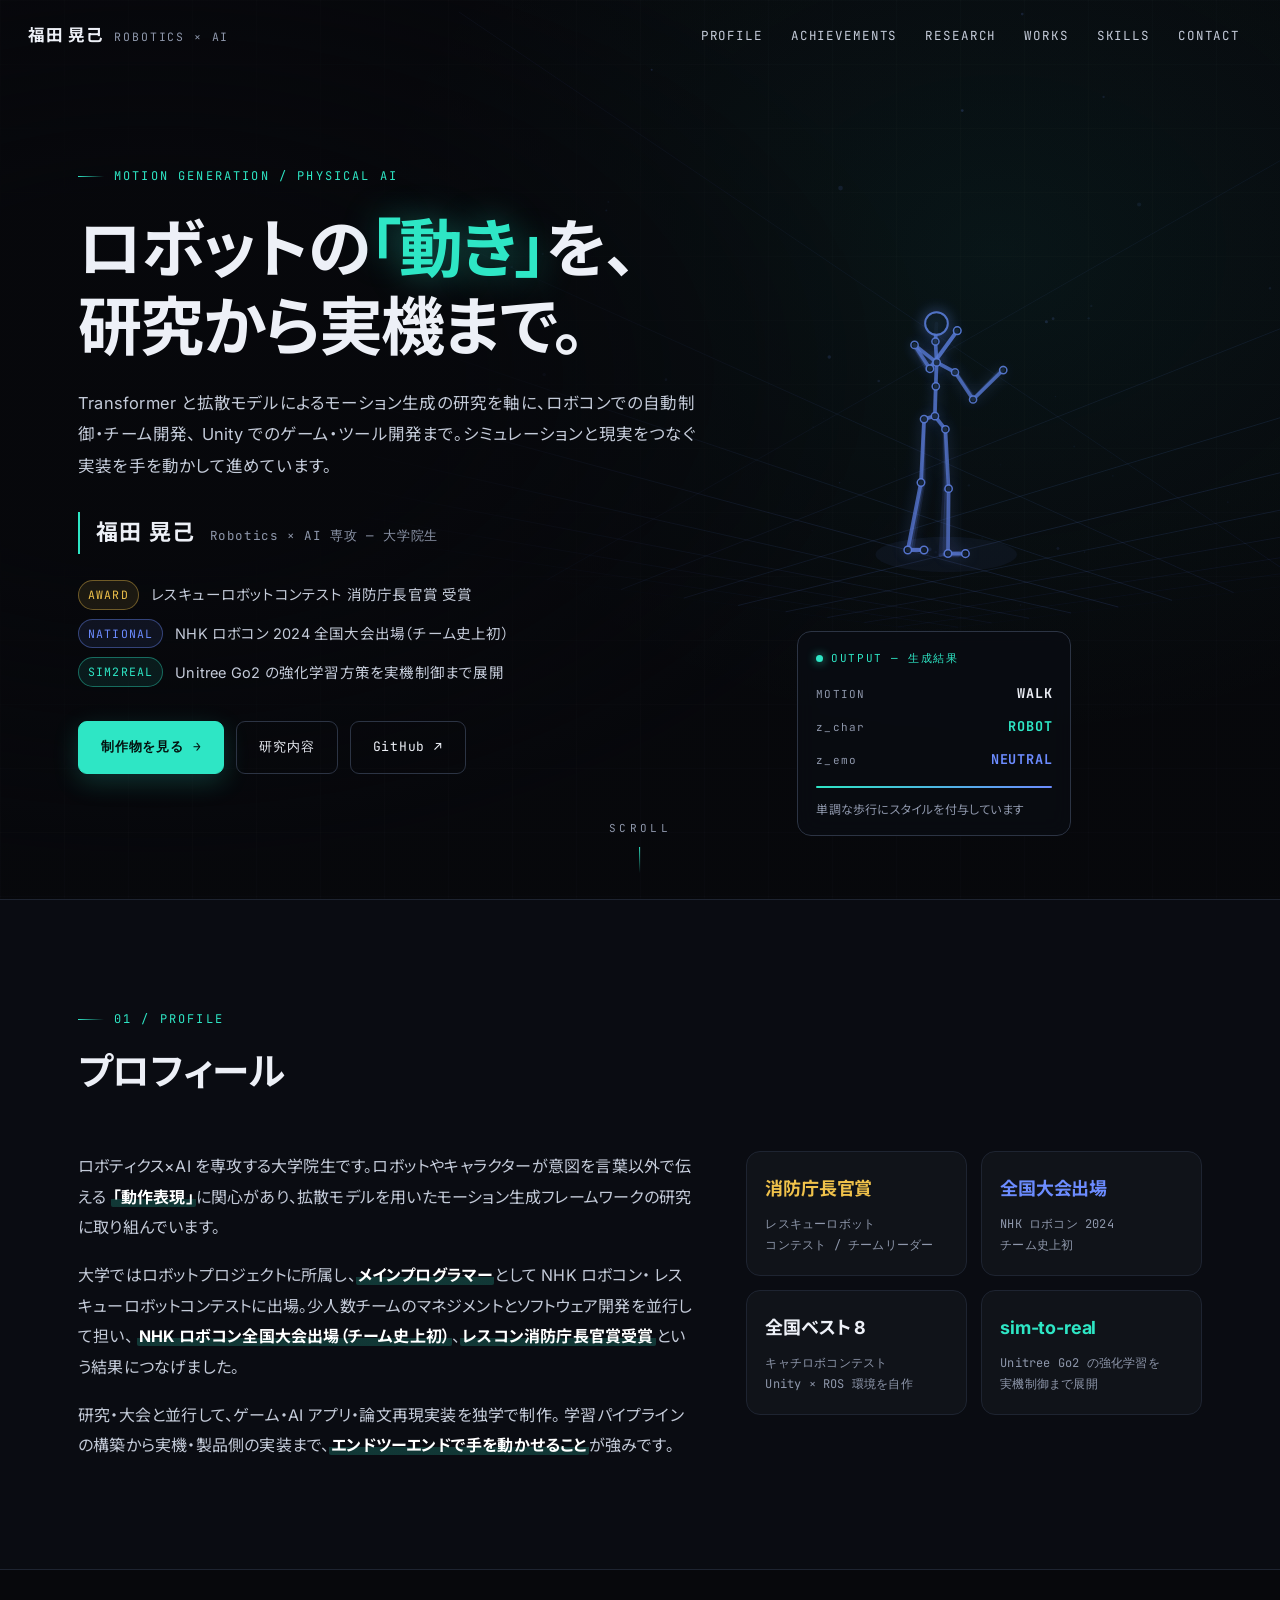
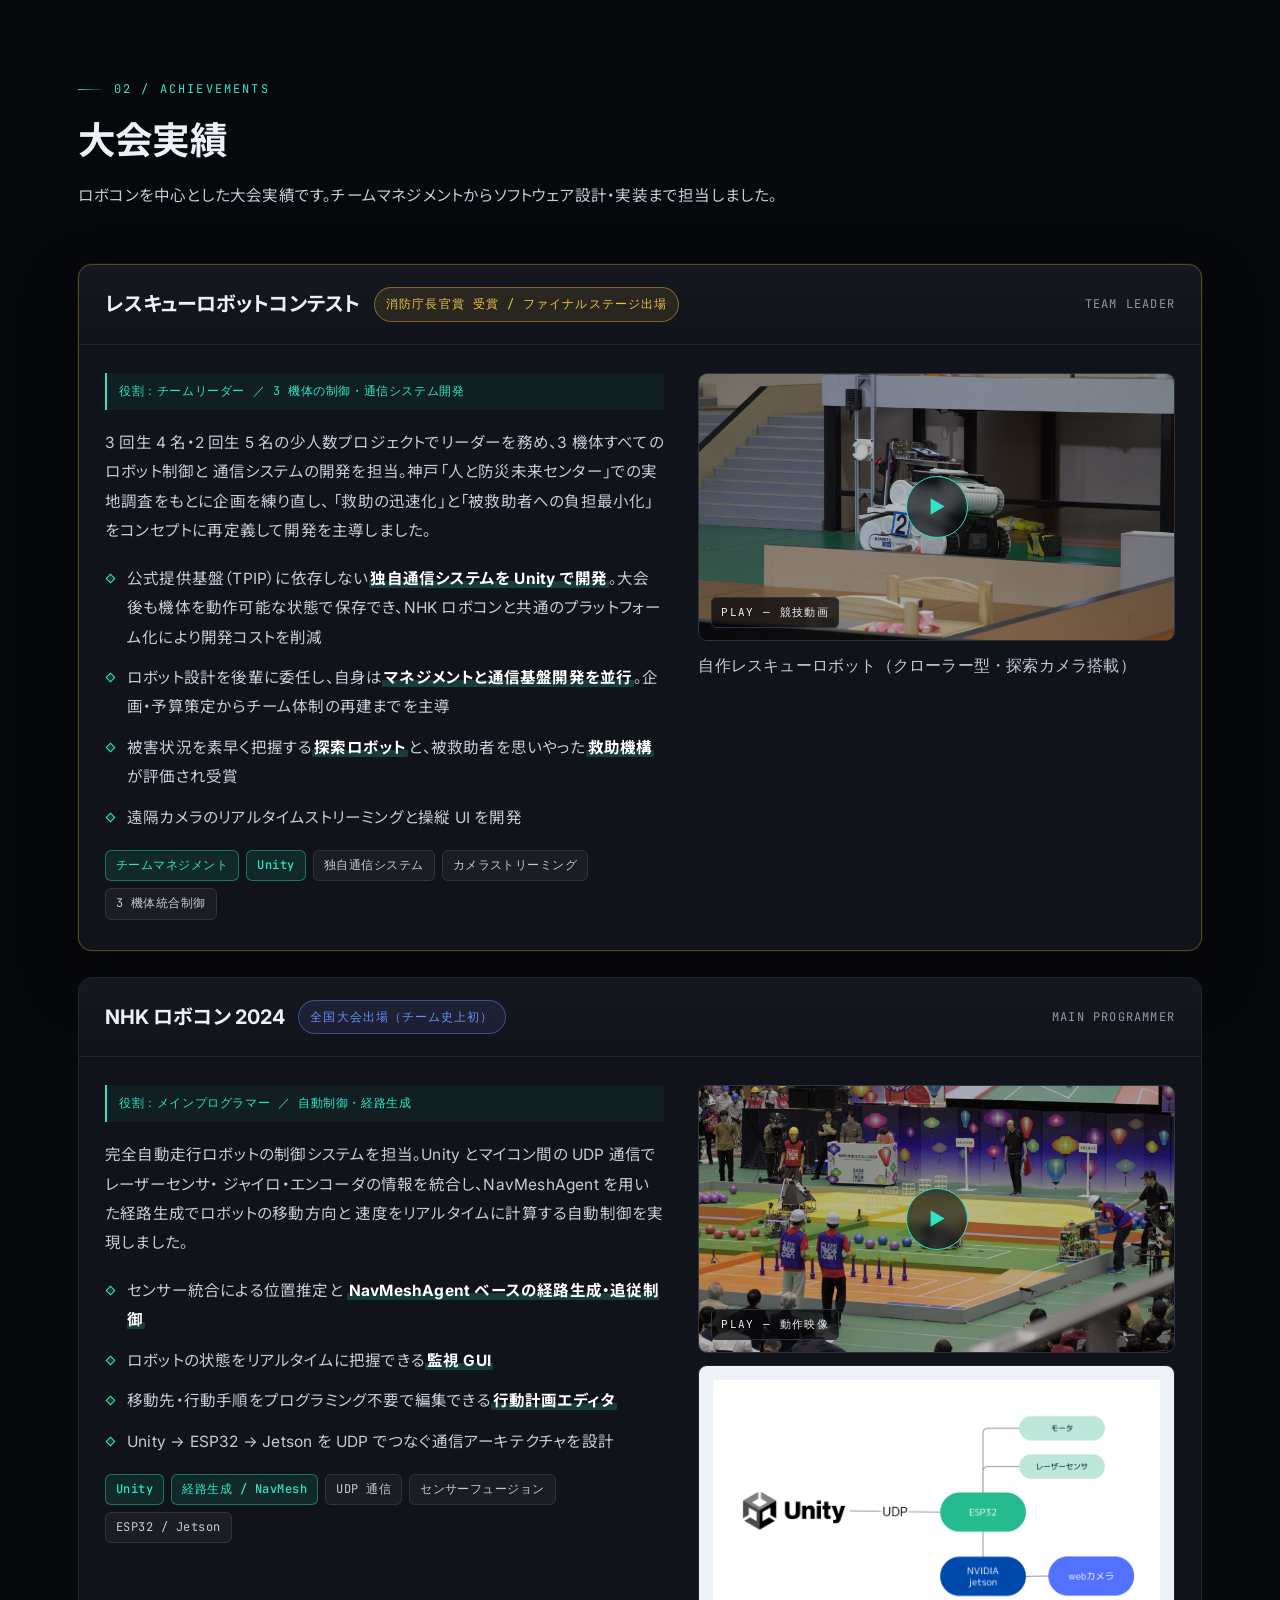
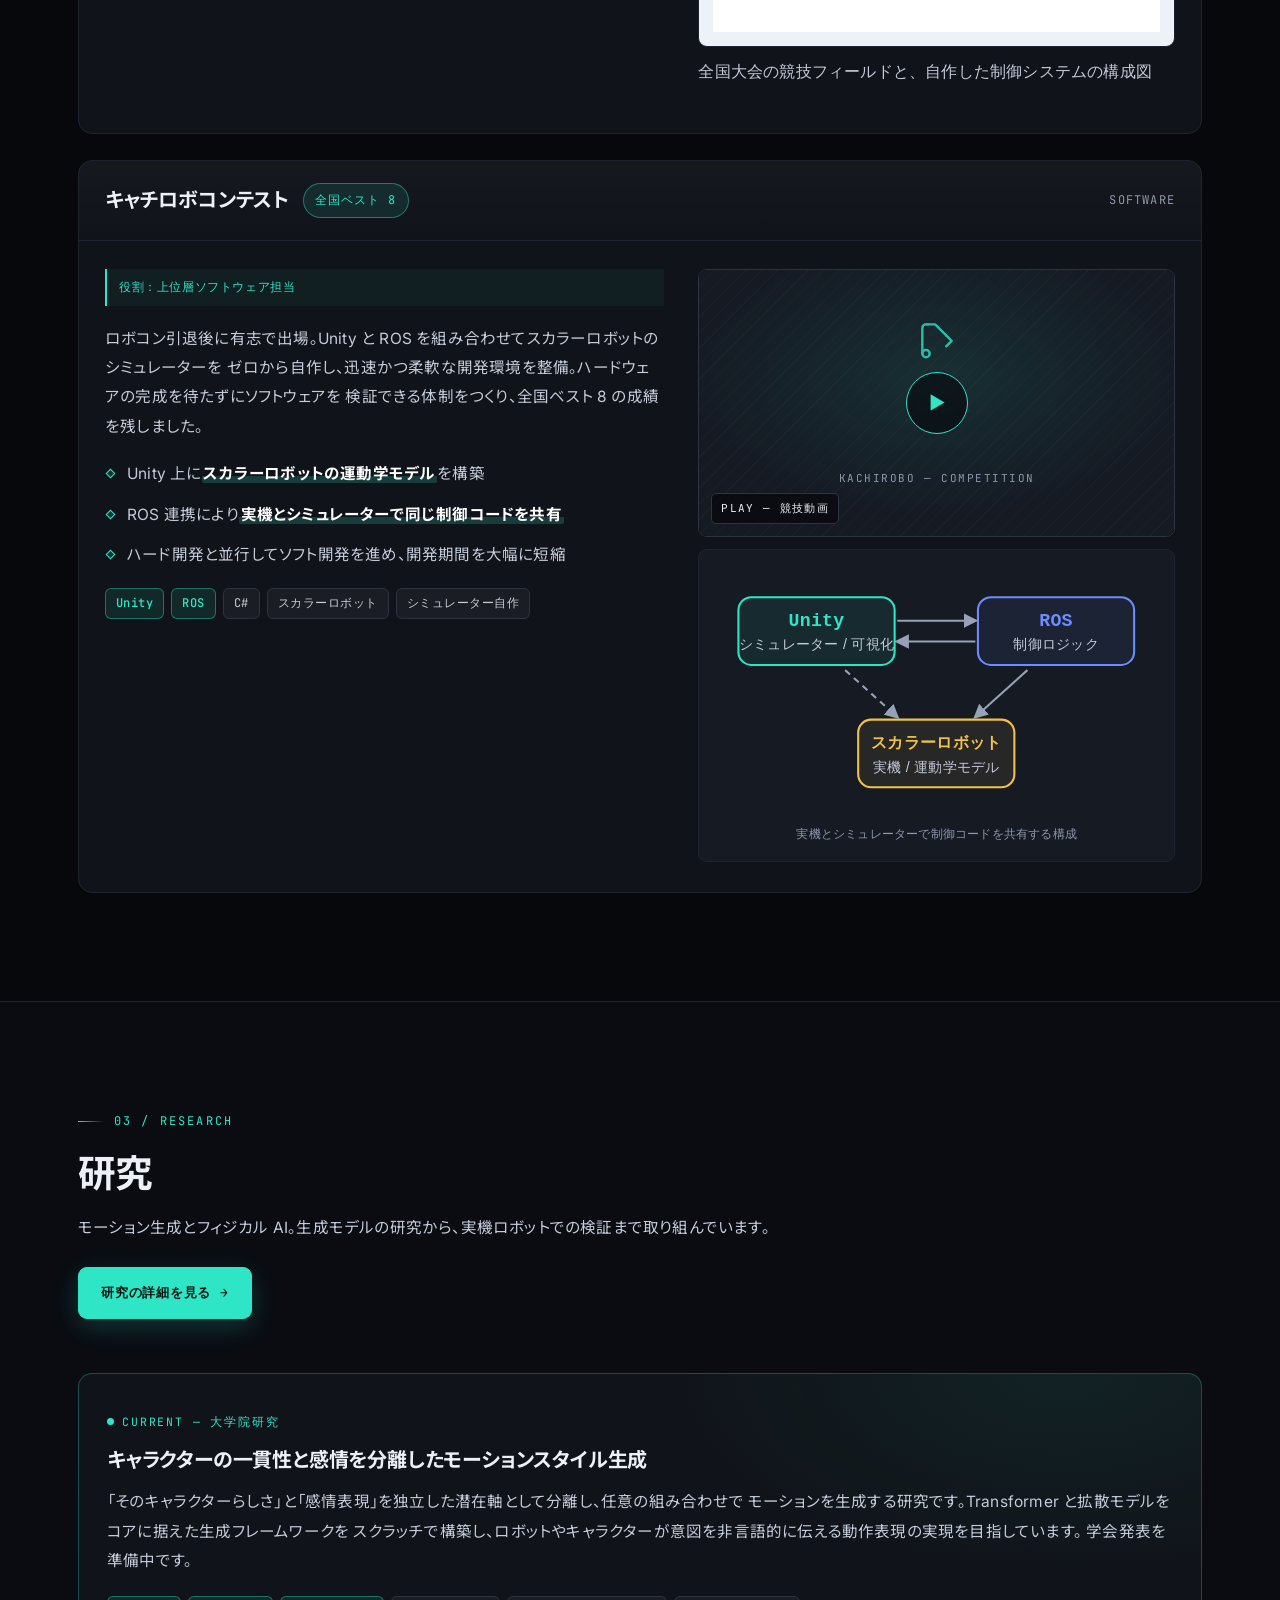
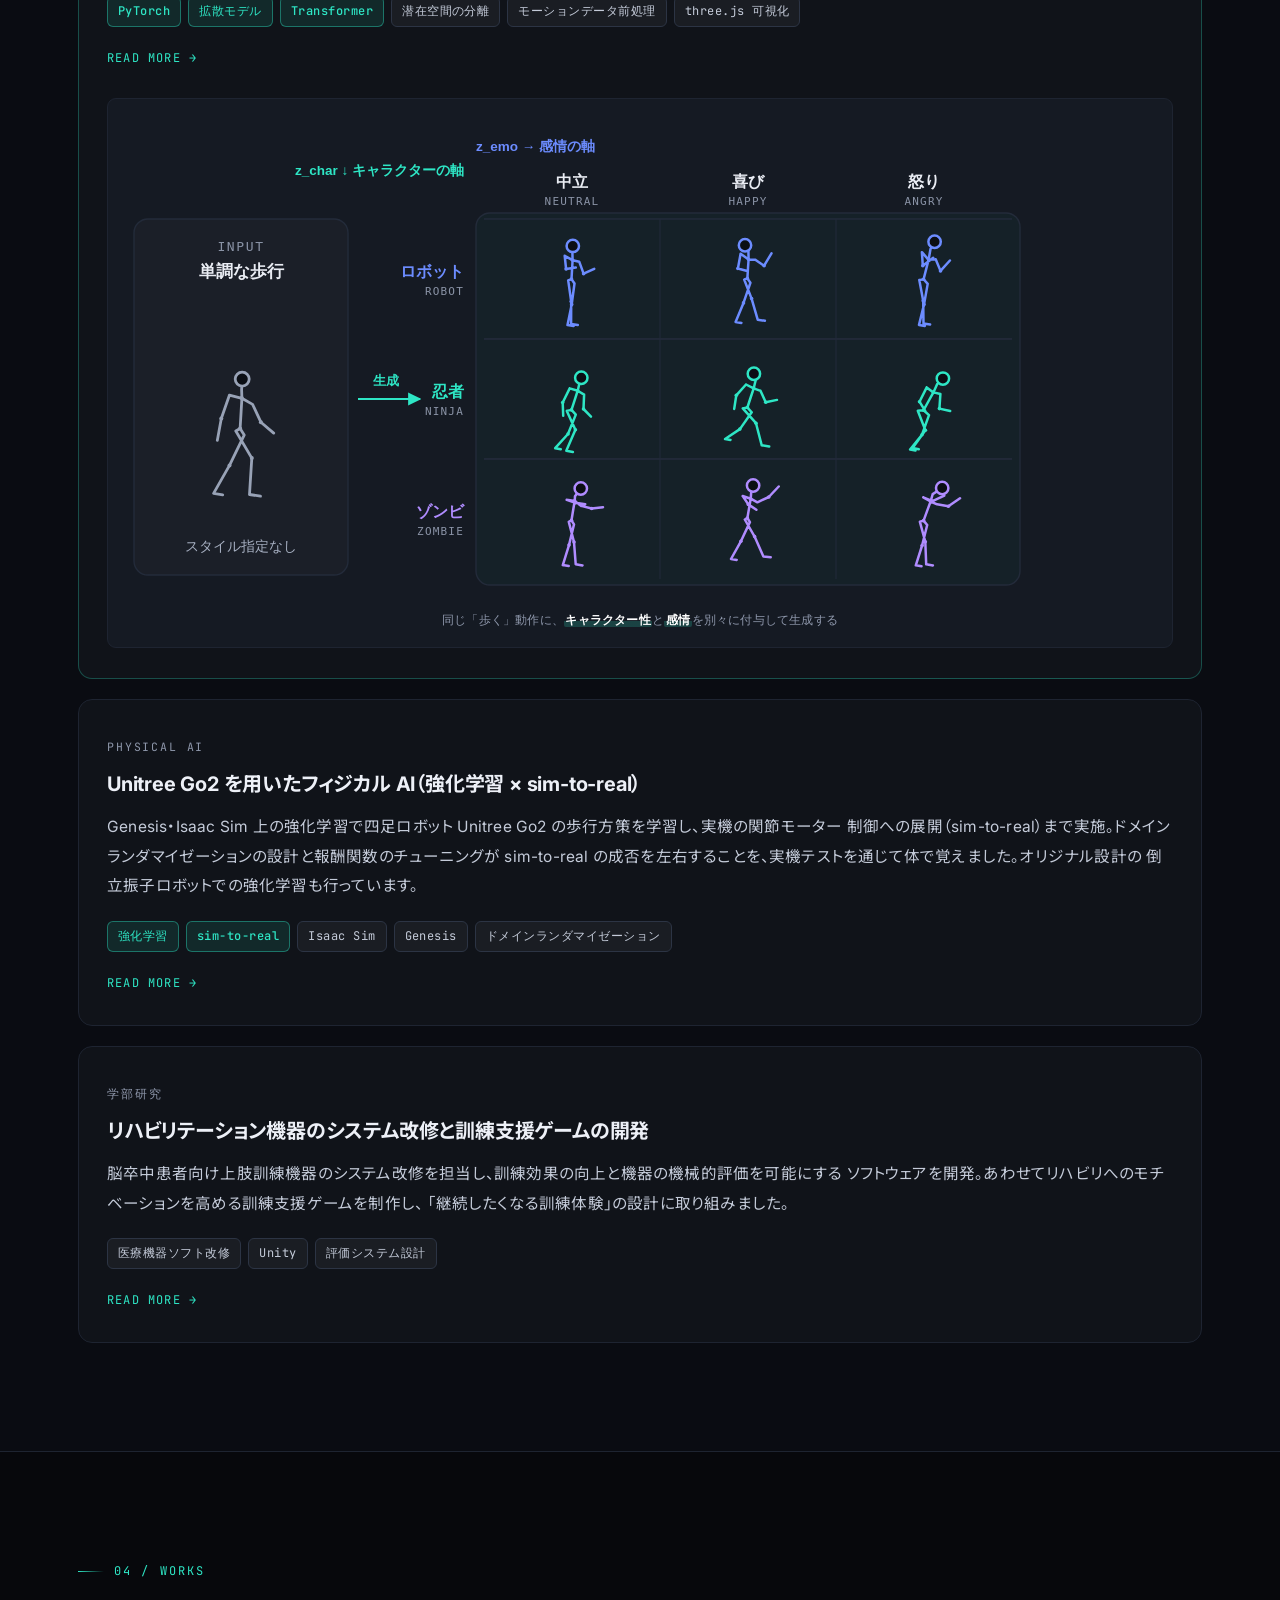
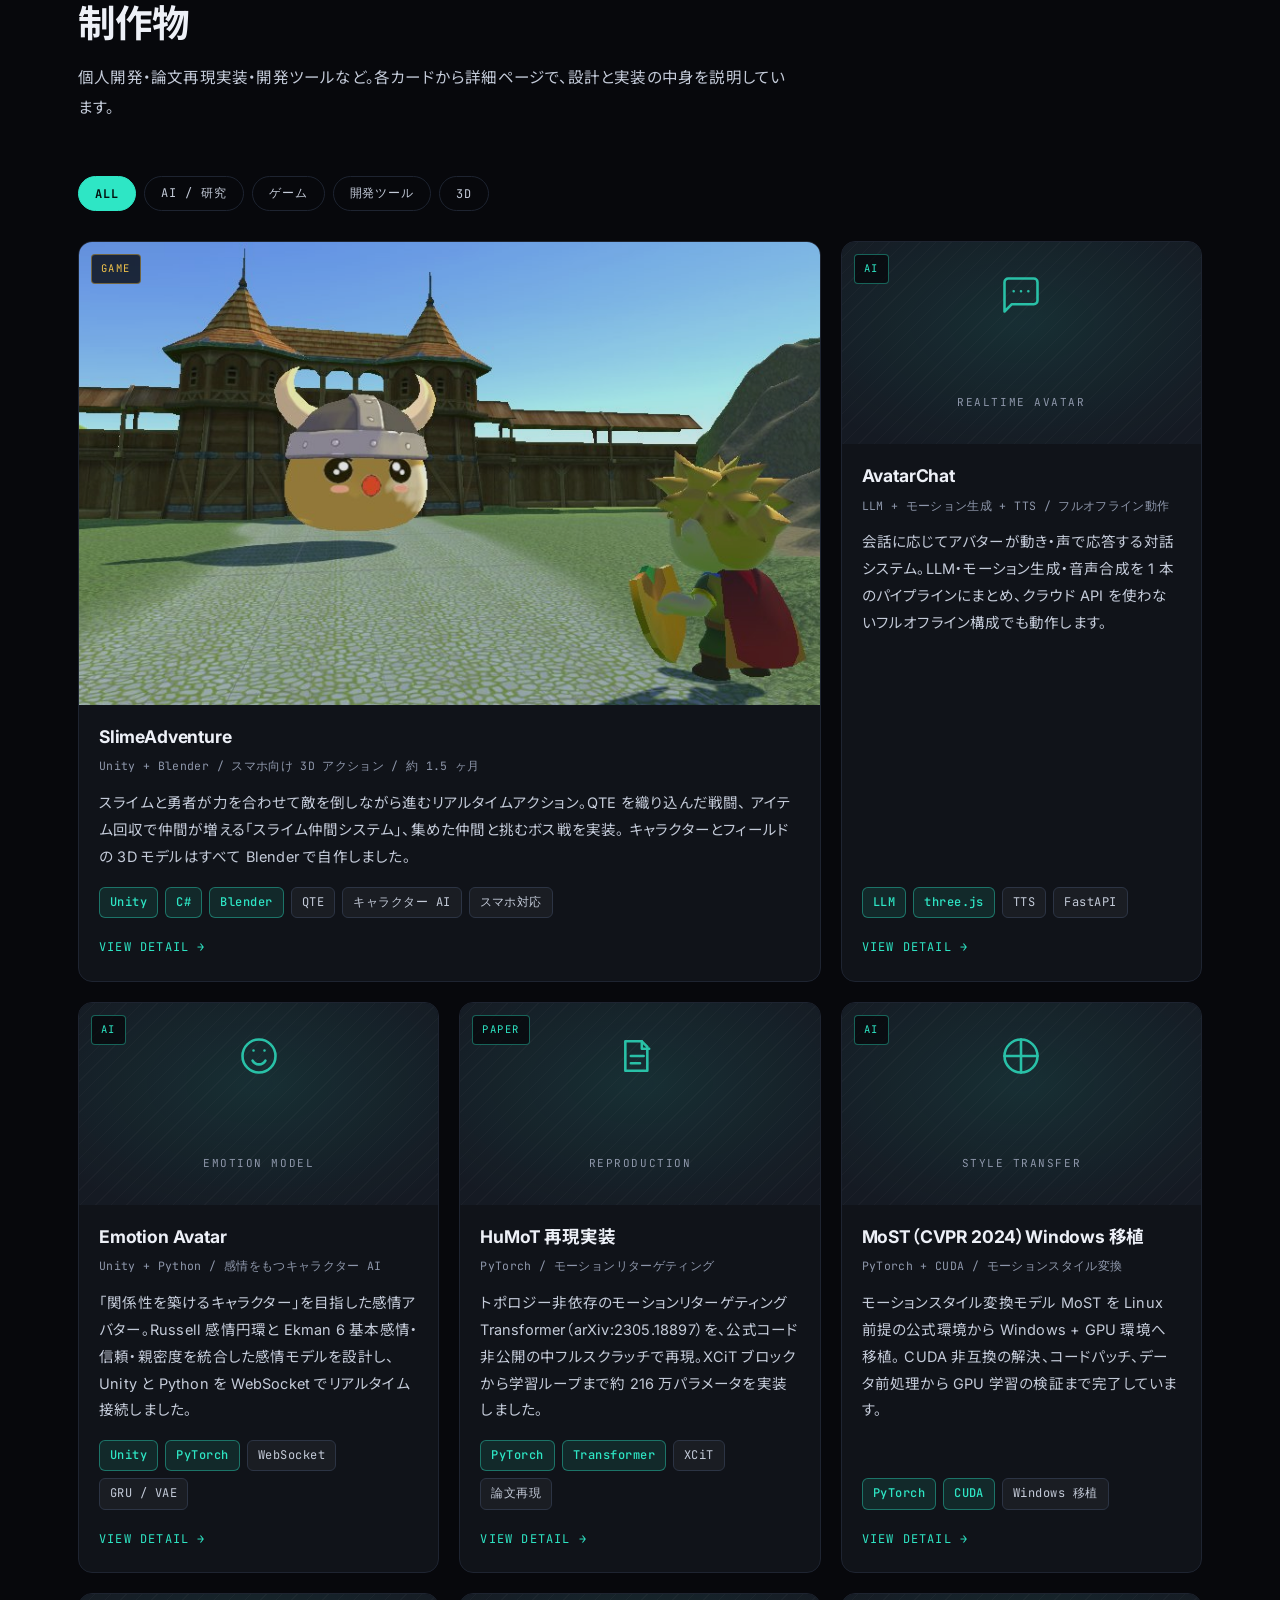
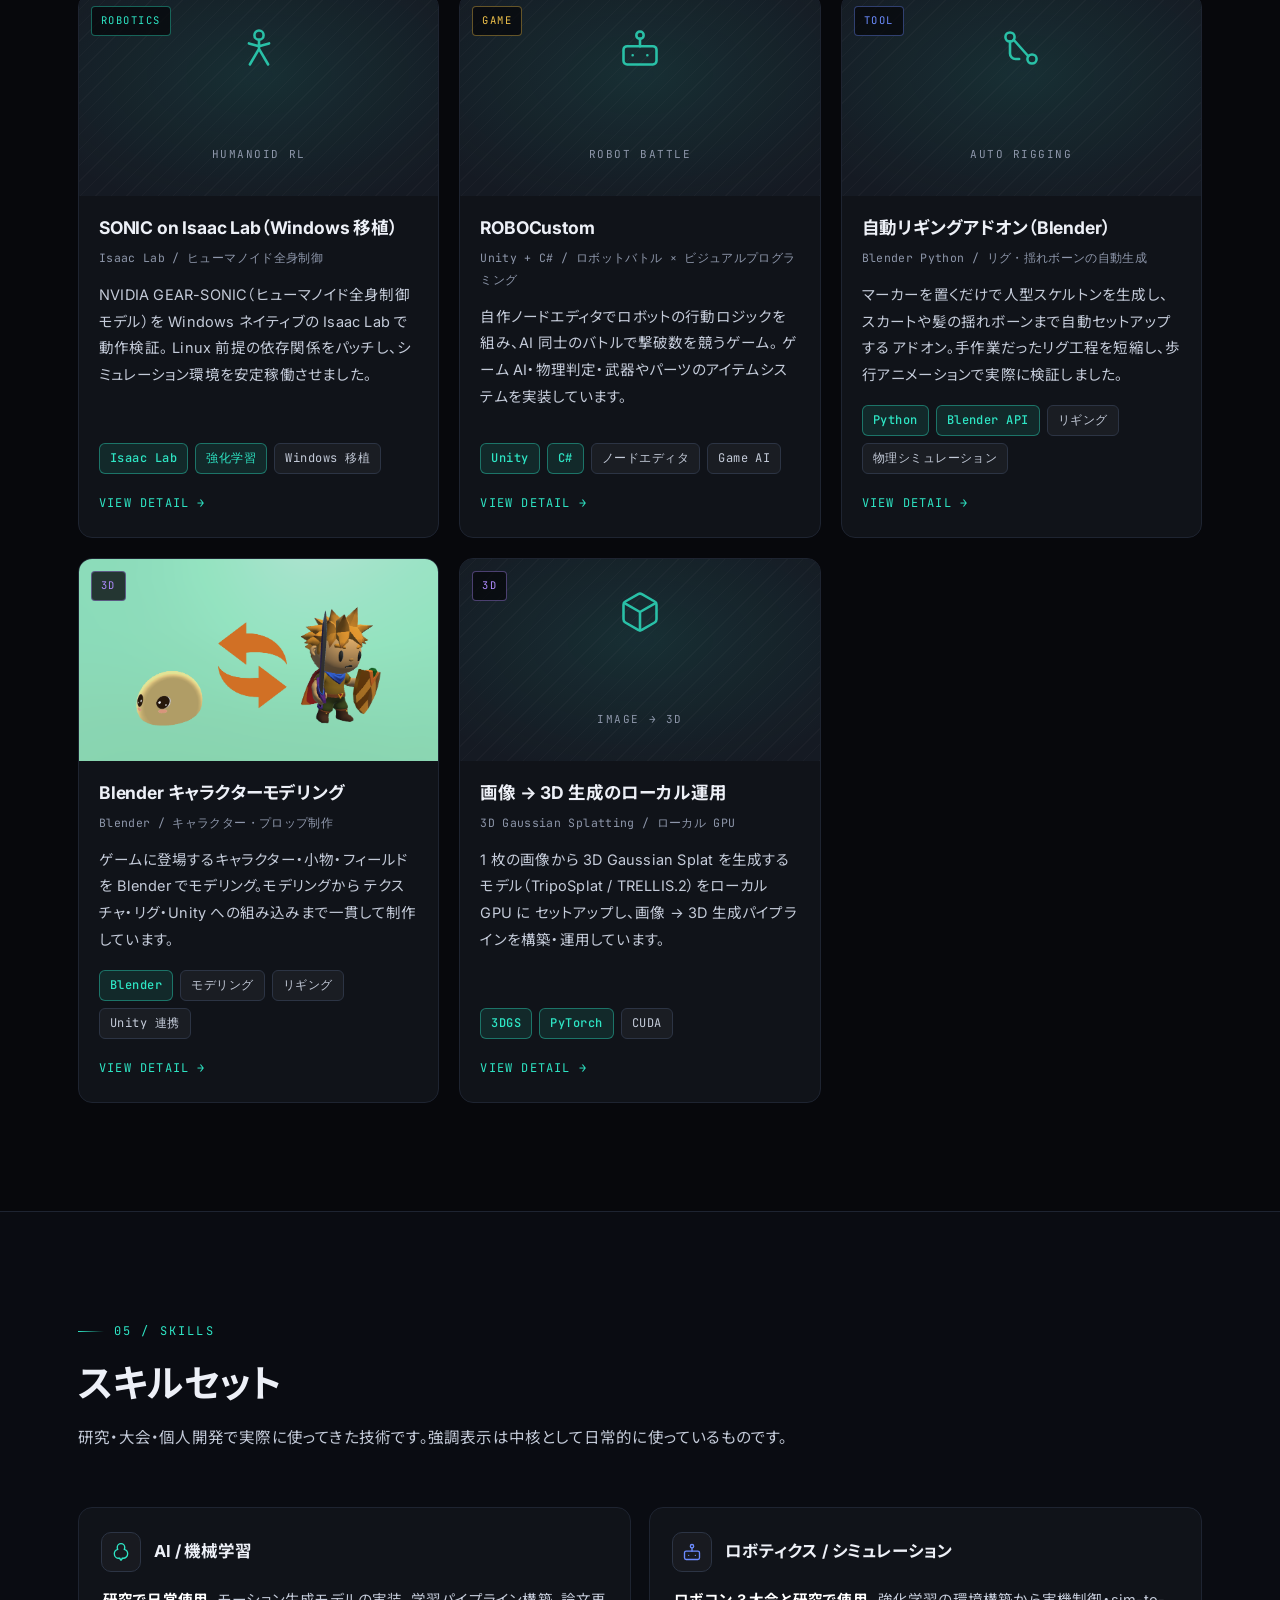
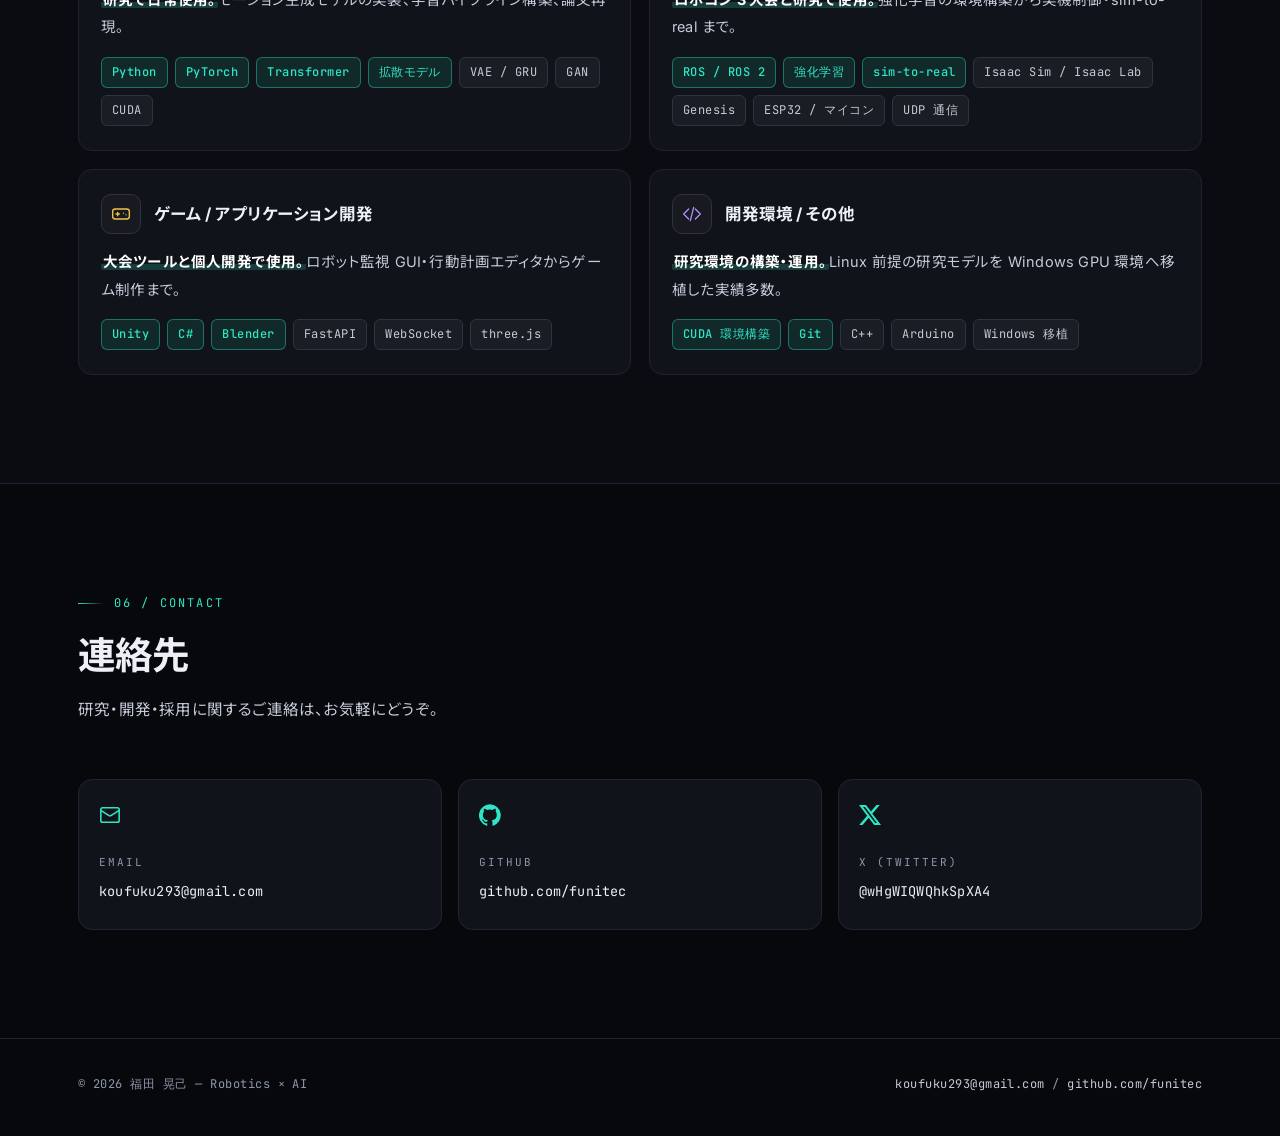
==== commit d7ea288f: "Ver2.0" ====
--- a/index.html
+++ b/index.html
@@ -3,988 +3,676 @@
 <head>
 <meta charset="UTF-8">
 <meta name="viewport" content="width=device-width, initial-scale=1.0">
-<title>Portfolio — Robotics × AI Engineer</title>
+<title>福田晃己 | Robotics × AI Portfolio</title>
+<meta name="description" content="ロボティクス×AIを専攻する大学院生 福田晃己のポートフォリオ。モーション生成モデルの研究、ロボコンでの自動制御・チーム開発、Unityでのゲーム・ツール開発。">
+<meta property="og:title" content="福田晃己 | Robotics × AI Portfolio">
+<meta property="og:description" content="モーション生成の研究から実機ロボット・ゲーム開発まで。ロボティクス×AI専攻 大学院生のポートフォリオ。">
+<meta property="og:type" content="website">
+<link rel="icon" href="data:image/svg+xml,<svg xmlns='http://www.w3.org/2000/svg' viewBox='0 0 100 100'><rect width='100' height='100' rx='22' fill='%230A0C12'/><circle cx='50' cy='30' r='8' fill='none' stroke='%232EE6C5' stroke-width='5'/><path d='M50 40 L50 62 M50 45 L36 57 M50 45 L64 57 M50 62 L40 86 M50 62 L60 86' stroke='%232EE6C5' stroke-width='5.5' stroke-linecap='round' fill='none'/></svg>">
 <link rel="preconnect" href="https://fonts.googleapis.com">
 <link rel="preconnect" href="https://fonts.gstatic.com" crossorigin>
-<link href="https://fonts.googleapis.com/css2?family=Inter:wght@400;500;600;700;800;900&display=swap" rel="stylesheet">
-<style>
-  :root {
-    --bg: #f6f8fc;
-    --bg-card: #ffffff;
-    --border: #e2e8f0;
-    --text: #0f172a;
-    --text-sub: #64748b;
-    --accent: #6366f1;
-    --accent-2: #8b5cf6;
-    --accent-soft: #eef2ff;
-    --gold: #d97706;
-    --gold-soft: #fffbeb;
-    --radius: 16px;
-    --shadow-sm: 0 1px 3px rgba(0,0,0,.07), 0 1px 2px rgba(0,0,0,.04);
-    --shadow-md: 0 4px 16px rgba(0,0,0,.09), 0 2px 4px rgba(0,0,0,.04);
-    --shadow-lg: 0 20px 48px rgba(0,0,0,.13);
-  }
-
-  *, *::before, *::after { margin: 0; padding: 0; box-sizing: border-box; }
-  html { scroll-behavior: smooth; }
-  body {
-    background: var(--bg);
-    color: var(--text);
-    font-family: "Inter", "Hiragino Sans", "Yu Gothic UI", Meiryo, sans-serif;
-    font-size: 16px;
-    line-height: 1.85;
-    overflow-x: hidden;
-  }
-
-  .container { max-width: 900px; margin: 0 auto; padding: 0 28px; }
-
-  /* ===== Navigation ===== */
-  nav {
-    position: fixed; top: 0; left: 0; right: 0;
-    z-index: 200;
-    background: rgba(255,255,255,0.80);
-    backdrop-filter: blur(20px);
-    -webkit-backdrop-filter: blur(20px);
-    border-bottom: 1px solid rgba(226,232,240,0.7);
-    height: 58px;
-    display: flex; align-items: center;
-    padding: 0 28px;
-    justify-content: space-between;
-    transition: box-shadow .3s;
-  }
-  nav.scrolled { box-shadow: var(--shadow-md); }
-  .nav-logo {
-    font-size: .95rem; font-weight: 900;
-    background: linear-gradient(130deg, var(--accent), var(--accent-2));
-    -webkit-background-clip: text; -webkit-text-fill-color: transparent;
-    background-clip: text;
-    letter-spacing: -.02em;
-    text-decoration: none;
-  }
-  .nav-links { display: flex; gap: 4px; list-style: none; }
-  .nav-links a {
-    text-decoration: none; color: var(--text-sub);
-    font-size: .87rem; font-weight: 600;
-    padding: 6px 13px; border-radius: 8px;
-    transition: color .2s, background .2s;
-  }
-  .nav-links a:hover { color: var(--accent); background: var(--accent-soft); }
-  .nav-toggle {
-    display: none; background: none; border: none;
-    font-size: 1.35rem; cursor: pointer; color: var(--text);
-    padding: 4px 8px;
-  }
-
-  /* ===== Hero ===== */
-  .hero {
-    min-height: 100svh;
-    background: linear-gradient(145deg, #0d0b22 0%, #1e1b4b 40%, #2d1b69 70%, #1a1040 100%);
-    display: flex; align-items: center;
-    position: relative; overflow: hidden;
-    padding: 100px 0 72px;
-  }
-  /* Animated glow blobs */
-  .blob {
-    position: absolute; border-radius: 50%;
-    filter: blur(90px); pointer-events: none;
-  }
-  .blob-1 {
-    width: 520px; height: 520px;
-    background: radial-gradient(circle at center, rgba(99,102,241,.28), transparent 70%);
-    top: -120px; left: -120px;
-    animation: blobMove 10s ease-in-out infinite;
-  }
-  .blob-2 {
-    width: 400px; height: 400px;
-    background: radial-gradient(circle at center, rgba(139,92,246,.22), transparent 70%);
-    bottom: -80px; right: -80px;
-    animation: blobMove 10s ease-in-out infinite reverse;
-    animation-delay: -5s;
-  }
-  .blob-3 {
-    width: 280px; height: 280px;
-    background: radial-gradient(circle at center, rgba(6,182,212,.18), transparent 70%);
-    top: 40%; left: 55%;
-    animation: blobMove 14s ease-in-out infinite;
-    animation-delay: -7s;
-  }
-  @keyframes blobMove {
-    0%, 100% { transform: translate(0,0) scale(1); }
-    33%       { transform: translate(28px,-18px) scale(1.06); }
-    66%       { transform: translate(-18px,14px) scale(.95); }
-  }
-
-  /* Grid pattern overlay */
-  .hero-grid {
-    position: absolute; inset: 0;
-    background-image:
-      linear-gradient(rgba(255,255,255,.03) 1px, transparent 1px),
-      linear-gradient(90deg, rgba(255,255,255,.03) 1px, transparent 1px);
-    background-size: 60px 60px;
-    pointer-events: none;
-  }
-
-  .hero-inner { position: relative; z-index: 1; }
-  .hero-tag {
-    display: inline-flex; align-items: center; gap: 8px;
-    font-size: .78rem; font-weight: 700;
-    color: #a5b4fc; letter-spacing: .1em; text-transform: uppercase;
-    background: rgba(99,102,241,.12);
-    border: 1px solid rgba(99,102,241,.28);
-    border-radius: 999px; padding: 5px 16px;
-    margin-bottom: 28px;
-  }
-  .hero-tag .dot {
-    width: 6px; height: 6px; border-radius: 50%;
-    background: #818cf8;
-    animation: pulse 2s ease-in-out infinite;
-  }
-  @keyframes pulse {
-    0%, 100% { opacity: 1; transform: scale(1); }
-    50%       { opacity: .5; transform: scale(.8); }
-  }
-
-  .hero h1 {
-    font-size: clamp(2.1rem, 6.5vw, 3.6rem);
-    font-weight: 900; color: #fff;
-    line-height: 1.28; letter-spacing: -.025em;
-    margin-bottom: 26px;
-  }
-  .hero h1 .grad {
-    background: linear-gradient(135deg, #818cf8 0%, #c4b5fd 50%, #67e8f9 100%);
-    -webkit-background-clip: text; -webkit-text-fill-color: transparent;
-    background-clip: text;
-  }
-
-  .hero-sub {
-    font-size: 1.05rem; color: #94a3b8;
-    max-width: 580px; margin-bottom: 36px; line-height: 2;
-  }
-
-  .hero-badges { display: flex; flex-direction: column; gap: 12px; margin-bottom: 44px; }
-  .hbadge {
-    display: inline-flex; align-items: center; gap: 13px;
-    font-size: .97rem; font-weight: 600; color: #e2e8f0;
-  }
-  .hbadge .ico {
-    width: 38px; height: 38px; border-radius: 10px; flex-shrink: 0;
-    display: grid; place-items: center; font-size: 1.1rem;
-    background: rgba(255,255,255,.07);
-    border: 1px solid rgba(255,255,255,.12);
-  }
-  .hbadge.award .ico { background: rgba(245,158,11,.18); border-color: rgba(245,158,11,.35); }
-  .hbadge.award { color: #fcd34d; }
-
-  .hero-btns { display: flex; gap: 12px; flex-wrap: wrap; }
-  .btn {
-    text-decoration: none; display: inline-flex; align-items: center; gap: 8px;
-    font-size: .92rem; font-weight: 700;
-    padding: 11px 24px; border-radius: 10px;
-    transition: transform .2s, box-shadow .2s, background .2s;
-    cursor: pointer; border: none; line-height: 1;
-  }
-  .btn-primary {
-    background: linear-gradient(135deg, var(--accent), var(--accent-2));
-    color: #fff;
-    box-shadow: 0 4px 18px rgba(99,102,241,.42);
-  }
-  .btn-primary:hover { transform: translateY(-2px); box-shadow: 0 8px 28px rgba(99,102,241,.55); }
-  .btn-ghost {
-    background: rgba(255,255,255,.08);
-    color: #e2e8f0; border: 1px solid rgba(255,255,255,.18);
-  }
-  .btn-ghost:hover { background: rgba(255,255,255,.14); transform: translateY(-1px); }
-
-  /* Floating tags (desktop only) */
-  .hero-float {
-    position: absolute; right: 6%; top: 50%; transform: translateY(-50%);
-    display: flex; flex-direction: column; gap: 10px; pointer-events: none;
-  }
-  .float-tag {
-    background: rgba(255,255,255,.06); border: 1px solid rgba(255,255,255,.12);
-    border-radius: 999px; padding: 7px 18px;
-    font-size: .78rem; font-weight: 600; color: #cbd5e1;
-    white-space: nowrap;
-    animation: floatY 5s ease-in-out infinite;
-  }
-  .float-tag:nth-child(2) { animation-delay: -1.6s; margin-left: 14px; }
-  .float-tag:nth-child(3) { animation-delay: -3.2s; }
-  .float-tag:nth-child(4) { animation-delay: -4.8s; margin-left: 10px; }
-  .float-tag:nth-child(5) { animation-delay: -2.4s; }
-  @keyframes floatY {
-    0%, 100% { transform: translateY(0); }
-    50%       { transform: translateY(-9px); }
-  }
-
-  /* ===== Section base ===== */
-  section { padding: 88px 0; }
-  .section-head { margin-bottom: 48px; }
-  .section-label {
-    display: inline-flex; align-items: center; gap: 10px;
-    font-size: .75rem; font-weight: 700; letter-spacing: .14em;
-    text-transform: uppercase; color: var(--accent); margin-bottom: 10px;
-  }
-  .section-label::before {
-    content: ""; display: block; width: 22px; height: 2px; border-radius: 1px;
-    background: linear-gradient(90deg, var(--accent), var(--accent-2));
-  }
-  h2 {
-    font-size: clamp(1.75rem, 3.5vw, 2.25rem);
-    font-weight: 900; letter-spacing: -.025em; margin-bottom: 12px;
-  }
-  .section-desc { color: var(--text-sub); max-width: 580px; font-size: .97rem; }
-
-  .section-white { background: #fff; }
-
-  /* ===== About ===== */
-  .about-grid {
-    display: grid; grid-template-columns: 1fr 1fr;
-    gap: 52px; align-items: start;
-  }
-  .about-text p { color: var(--text-sub); margin-bottom: 16px; font-size: .97rem; }
-  .stats-grid { display: grid; grid-template-columns: 1fr 1fr; gap: 14px; }
-  .stat-card {
-    background: var(--bg-card); border: 1px solid var(--border);
-    border-radius: var(--radius); padding: 22px 20px; text-align: center;
-    box-shadow: var(--shadow-sm);
-    transition: transform .2s, box-shadow .2s;
-  }
-  .stat-card:hover { transform: translateY(-3px); box-shadow: var(--shadow-md); }
-  .stat-num {
-    font-size: 1.9rem; font-weight: 900; line-height: 1; margin-bottom: 6px;
-    background: linear-gradient(135deg, var(--accent), var(--accent-2));
-    -webkit-background-clip: text; -webkit-text-fill-color: transparent;
-    background-clip: text;
-  }
-  .stat-lbl { font-size: .78rem; color: var(--text-sub); font-weight: 700; letter-spacing: .02em; }
-
-  /* ===== Achievement cards ===== */
-  .achv { display: flex; flex-direction: column; gap: 24px; }
-  .achv-card {
-    background: var(--bg-card); border: 1px solid var(--border);
-    border-radius: var(--radius); padding: 36px 40px;
-    box-shadow: var(--shadow-sm);
-    position: relative; overflow: hidden;
-    transition: transform .25s, box-shadow .25s;
-  }
-  .achv-card::after {
-    content: ""; position: absolute; top: 0; left: 0; right: 0; height: 3px;
-    background: linear-gradient(90deg, var(--accent), var(--accent-2));
-    transform: scaleX(0); transform-origin: left; transition: transform .35s;
-  }
-  .achv-card:hover { transform: translateY(-4px); box-shadow: var(--shadow-md); }
-  .achv-card:hover::after { transform: scaleX(1); }
-  .achv-card.award {
-    border-left: 4px solid #f59e0b;
-    background: linear-gradient(160deg, #fff 80%, #fffef5 100%);
-  }
-  .achv-card.award::after { background: linear-gradient(90deg, #f59e0b, #fbbf24); }
-
-  .achv-head { display: flex; align-items: center; gap: 12px; flex-wrap: wrap; margin-bottom: 6px; }
-  .achv-head h3 { font-size: 1.2rem; font-weight: 800; }
-  .badge {
-    font-size: .78rem; font-weight: 700;
-    padding: 4px 14px; border-radius: 999px;
-    background: var(--accent-soft); color: var(--accent);
-  }
-  .badge.gold {
-    background: linear-gradient(135deg, #fef3c7, #fde68a);
-    color: #92400e;
-    box-shadow: 0 2px 8px rgba(245,158,11,.22);
-  }
-  .achv-role {
-    font-size: .86rem; color: var(--text-sub); font-weight: 500;
-    margin-bottom: 14px; padding-bottom: 14px;
-    border-bottom: 1px solid var(--border);
-  }
-  .achv-card > p { color: var(--text); font-size: .96rem; margin-bottom: 14px; }
-  .achv-card ul { list-style: none; display: flex; flex-direction: column; gap: 8px; }
-  .achv-card ul li {
-    color: var(--text-sub); font-size: .92rem;
-    padding-left: 1.6em; position: relative;
-  }
-  .achv-card ul li::before { content: "▸"; position: absolute; left: 0; color: var(--accent); font-weight: 700; }
-
-  /* Video embed */
-  .video-wrap {
-    position: relative; padding-bottom: 56.25%;
-    border-radius: 12px; overflow: hidden;
-    background: #0f172a; margin-top: 24px;
-    box-shadow: var(--shadow-md);
-  }
-  .video-wrap iframe {
-    position: absolute; top: 0; left: 0;
-    width: 100%; height: 100%; border: none;
-  }
-  .video-placeholder {
-    position: absolute; inset: 0;
-    display: flex; flex-direction: column; align-items: center; justify-content: center; gap: 12px;
-    background: linear-gradient(135deg, #1e1b4b, #312e81);
-    color: #a5b4fc; font-size: .88rem; text-align: center; padding: 24px;
-  }
-  .play-icon {
-    width: 56px; height: 56px; border-radius: 50%;
-    background: rgba(99,102,241,.28); border: 2px solid rgba(99,102,241,.5);
-    display: grid; place-items: center; font-size: 1.4rem;
-  }
-
-  /* ===== Research ===== */
-  .r-list { display: flex; flex-direction: column; gap: 20px; }
-  .r-item {
-    background: var(--bg-card); border: 1px solid var(--border);
-    border-radius: var(--radius); padding: 30px 36px;
-    box-shadow: var(--shadow-sm);
-    display: grid; grid-template-columns: 56px 1fr; gap: 0 24px; align-items: start;
-    transition: transform .2s, box-shadow .2s;
-  }
-  .r-item:hover { transform: translateY(-3px); box-shadow: var(--shadow-md); }
-  .r-icon {
-    width: 52px; height: 52px; border-radius: 14px;
-    display: grid; place-items: center; font-size: 1.45rem;
-    margin-top: 2px;
-  }
-  .r-icon.violet { background: linear-gradient(135deg, #eef2ff, #ede9fe); }
-  .r-icon.blue   { background: linear-gradient(135deg, #eff6ff, #dbeafe); }
-  .r-icon.green  { background: linear-gradient(135deg, #f0fdf4, #dcfce7); }
-  .r-body .cat {
-    font-size: .76rem; font-weight: 700; letter-spacing: .09em;
-    text-transform: uppercase; color: var(--text-sub); margin-bottom: 5px;
-  }
-  .r-body h3 { font-size: 1.1rem; font-weight: 800; margin-bottom: 10px; }
-  .r-body p  { color: var(--text-sub); font-size: .94rem; }
-
-  /* ===== Works ===== */
-  .work-grid { display: grid; grid-template-columns: 1fr 1fr; gap: 18px; }
-
-  .work-card {
-    background: var(--bg-card); border: 1px solid var(--border);
-    border-radius: var(--radius); padding: 28px 30px;
-    box-shadow: var(--shadow-sm);
-    transition: transform .25s, box-shadow .25s, border-color .25s;
-    position: relative;
-  }
-  .work-card:hover {
-    transform: translateY(-5px); box-shadow: var(--shadow-lg);
-    border-color: rgba(99,102,241,.3);
-  }
-  .work-card-icon {
-    width: 46px; height: 46px; border-radius: 12px;
-    display: grid; place-items: center; font-size: 1.3rem;
-    background: linear-gradient(135deg, var(--accent-soft), #ede9fe);
-    margin-bottom: 14px;
-  }
-  .work-card h3 { font-size: 1.07rem; font-weight: 800; margin-bottom: 4px; }
-  .work-cat { font-size: .8rem; color: var(--text-sub); font-weight: 600; margin-bottom: 10px; }
-  .work-card p { color: var(--text-sub); font-size: .89rem; line-height: 1.78; margin-bottom: 14px; }
-  .tag-list { display: flex; flex-wrap: wrap; gap: 5px; }
-  .tag {
-    font-size: .73rem; font-weight: 600; padding: 3px 9px;
-    border-radius: 6px; background: var(--bg); border: 1px solid var(--border);
-    color: var(--text-sub);
-  }
-
-  /* Featured card (full width) */
-  .work-card.wide { grid-column: 1 / -1; }
-  .wide-inner {
-    display: grid; grid-template-columns: 1fr 320px; gap: 32px; align-items: start;
-  }
-
-  /* ===== Skills ===== */
-  .skill-grid { display: grid; grid-template-columns: 1fr 1fr; gap: 18px; }
-  .skill-card {
-    background: var(--bg-card); border: 1px solid var(--border);
-    border-radius: var(--radius); padding: 26px 30px;
-    box-shadow: var(--shadow-sm);
-    transition: transform .2s, box-shadow .2s;
-  }
-  .skill-card:hover { transform: translateY(-3px); box-shadow: var(--shadow-md); }
-  .skill-card-head { display: flex; align-items: center; gap: 12px; margin-bottom: 12px; }
-  .skill-card-ico {
-    width: 40px; height: 40px; border-radius: 10px;
-    display: grid; place-items: center; font-size: 1.1rem;
-    background: linear-gradient(135deg, var(--accent-soft), #ede9fe); flex-shrink: 0;
-  }
-  .skill-card-head h3 { font-size: .97rem; font-weight: 700; }
-  .skill-card p { font-size: .87rem; color: var(--text-sub); margin-bottom: 14px; line-height: 1.75; }
-  .skill-tags { display: flex; flex-wrap: wrap; gap: 6px; }
-  .skill-tag {
-    font-size: .75rem; font-weight: 600; padding: 4px 11px;
-    border-radius: 7px;
-    background: linear-gradient(135deg, var(--accent-soft), #ede9fe);
-    color: var(--accent); border: 1px solid rgba(99,102,241,.18);
-  }
-
-  /* ===== Contact ===== */
-  #contact {
-    background: linear-gradient(145deg, #0d0b22 0%, #1e1b4b 50%, #1a1040 100%);
-  }
-  #contact .section-label { color: #a5b4fc; }
-  #contact .section-label::before { background: linear-gradient(90deg, #818cf8, #c4b5fd); }
-  #contact h2 { color: #fff; }
-  #contact .section-desc { color: #94a3b8; }
-  .contact-row { display: grid; grid-template-columns: repeat(3,1fr); gap: 14px; }
-  .contact-card {
-    text-decoration: none; color: #e2e8f0;
-    background: rgba(255,255,255,.06); border: 1px solid rgba(255,255,255,.12);
-    border-radius: var(--radius); padding: 28px 20px; text-align: center;
-    transition: background .2s, transform .2s, border-color .2s;
-  }
-  .contact-card:hover {
-    background: rgba(255,255,255,.12); transform: translateY(-3px);
-    border-color: rgba(99,102,241,.4);
-  }
-  .contact-card .cc-ico { font-size: 1.8rem; margin-bottom: 10px; }
-  .contact-card .cc-lbl {
-    font-size: .74rem; font-weight: 700; letter-spacing: .1em;
-    text-transform: uppercase; color: #64748b; margin-bottom: 4px;
-  }
-  .contact-card .cc-val { font-size: .9rem; font-weight: 600; word-break: break-all; }
-
-  /* ===== Footer ===== */
-  footer {
-    background: #07060f; padding: 32px 0;
-    text-align: center; color: #475569; font-size: .87rem;
-  }
-  footer a { color: #818cf8; text-decoration: none; }
-  footer a:hover { text-decoration: underline; }
-
-  /* ===== Scroll-in animation ===== */
-  .fade-up {
-    opacity: 0; transform: translateY(26px);
-    transition: opacity .6s ease, transform .6s ease;
-  }
-  .fade-up.in { opacity: 1; transform: translateY(0); }
-  .fade-up:nth-child(2) { transition-delay: .08s; }
-  .fade-up:nth-child(3) { transition-delay: .16s; }
-  .fade-up:nth-child(4) { transition-delay: .24s; }
-  .fade-up:nth-child(5) { transition-delay: .32s; }
-
-  /* ===== Responsive ===== */
-  @media (max-width: 820px) {
-    .hero-float { display: none; }
-    .about-grid { grid-template-columns: 1fr; gap: 36px; }
-    .wide-inner  { grid-template-columns: 1fr; }
-  }
-  @media (max-width: 640px) {
-    .nav-links { display: none; }
-    .nav-links.open {
-      display: flex; flex-direction: column;
-      position: absolute; top: 58px; left: 0; right: 0;
-      background: rgba(255,255,255,.97);
-      backdrop-filter: blur(20px);
-      border-bottom: 1px solid var(--border);
-      padding: 12px 16px;
-    }
-    .nav-toggle { display: block; }
-    .work-grid  { grid-template-columns: 1fr; }
-    .skill-grid { grid-template-columns: 1fr; }
-    .contact-row { grid-template-columns: 1fr; }
-    .r-item { grid-template-columns: 1fr; }
-    .r-icon { margin-bottom: 12px; }
-    .achv-card { padding: 24px 20px; }
-    section { padding: 64px 0; }
-    .stats-grid { grid-template-columns: 1fr 1fr; }
-  }
-  @media (max-width: 420px) {
-    .hero h1 { font-size: 1.95rem; }
-    .hero-btns { flex-direction: column; align-items: flex-start; }
-    .stats-grid { grid-template-columns: 1fr; }
-  }
-</style>
+<link href="https://fonts.googleapis.com/css2?family=Inter:wght@400;500;600;700;800&family=JetBrains+Mono:wght@400;500;700&family=Noto+Sans+JP:wght@400;500;700;900&display=swap" rel="stylesheet">
+<link rel="stylesheet" href="assets/css/site.css">
 </head>
 <body>
 
-<!-- ===== Nav ===== -->
-<nav id="main-nav">
-  <a href="#top" class="nav-logo">funitec</a>
-  <ul class="nav-links" id="nav-links">
-    <li><a href="#about">About</a></li>
-    <li><a href="#achievements">実績</a></li>
-    <li><a href="#research">研究</a></li>
-    <li><a href="#works">制作物</a></li>
-    <li><a href="#skills">スキル</a></li>
-    <li><a href="#contact">Contact</a></li>
+<div class="progress"></div>
+
+<!-- ===================== nav ===================== -->
+<nav class="nav">
+  <a class="nav-logo" href="#top"><b>福田 晃己</b><span>ROBOTICS × AI</span></a>
+  <ul class="nav-links">
+    <li><a href="#profile">PROFILE</a></li>
+    <li><a href="#achievements">ACHIEVEMENTS</a></li>
+    <li><a href="#research">RESEARCH</a></li>
+    <li><a href="#works">WORKS</a></li>
+    <li><a href="#skills">SKILLS</a></li>
+    <li><a href="#contact">CONTACT</a></li>
   </ul>
-  <button class="nav-toggle" id="nav-toggle" aria-label="メニュー">☰</button>
+  <button class="nav-toggle" aria-label="メニューを開く" aria-expanded="false">☰</button>
 </nav>
 
-<!-- ===== Hero ===== -->
-<section class="hero" id="top">
-  <div class="blob blob-1"></div>
-  <div class="blob blob-2"></div>
-  <div class="blob blob-3"></div>
-  <div class="hero-grid"></div>
-
-  <div class="container">
+<!-- ===================== hero ===================== -->
+<header class="hero" id="top">
+  <canvas id="skeleton" aria-hidden="true"></canvas>
+  <div class="wrap">
     <div class="hero-inner">
-      <div class="hero-tag"><span class="dot"></span>Robotics × AI &nbsp;—&nbsp; Motion Generation / Sim-to-Real</div>
-      <h1>ロボットの「動き」を<br><span class="grad">つくる。</span><br>シミュレーションから実機まで。</h1>
-      <p class="hero-sub">
-        Transformer・拡散モデルによるロボットモーション生成を研究。強化学習の方策設計から
-        実機モーター制御、開発を支えるツール製作まで一気通貫で取り組んでいます。
+      <div class="eyebrow">Motion Generation / Physical AI</div>
+      <h1>ロボットの<span class="lit">「動き」</span>を、<br>研究から実機まで。</h1>
+      <p class="hero-lead">
+        Transformer と拡散モデルによるモーション生成の研究を軸に、ロボコンでの自動制御・チーム開発、
+        Unity でのゲーム・ツール開発まで。シミュレーションと現実をつなぐ実装を手を動かして進めています。
       </p>
-      <div class="hero-badges">
-        <span class="hbadge award"><span class="ico">🏆</span>レスキューロボットコンテスト2024 消防庁長官賞 受賞</span>
-        <span class="hbadge"><span class="ico">🤖</span>NHKロボコン2024 全国大会出場（自チーム史上初）</span>
-        <span class="hbadge"><span class="ico">⚙️</span>Unitree Go2 強化学習 → 実機制御（sim-to-real）完遂</span>
+      <div class="hero-id">
+        <b>福田 晃己</b><span>Robotics × AI 専攻 — 大学院生</span>
+      </div>
+      <div class="hero-facts">
+        <div class="fact g"><i>AWARD</i>レスキューロボットコンテスト 消防庁長官賞 受賞</div>
+        <div class="fact b"><i>NATIONAL</i>NHK ロボコン 2024 全国大会出場（チーム史上初）</div>
+        <div class="fact c"><i>SIM2REAL</i>Unitree Go2 の強化学習方策を実機制御まで展開</div>
       </div>
       <div class="hero-btns">
-        <a class="btn btn-primary" href="#achievements">大会実績を見る</a>
-        <a class="btn btn-ghost" href="#works">制作物</a>
-        <a class="btn btn-ghost" href="https://github.com/funitec" target="_blank" rel="noopener">GitHub ↗</a>
-      </div>
-    </div>
-  </div>
-
-  <div class="hero-float" aria-hidden="true">
-    <span class="float-tag">PyTorch · Transformer</span>
-    <span class="float-tag">Isaac Sim · Genesis</span>
-    <span class="float-tag">Unity · ROS2</span>
-    <span class="float-tag">Diffusion Models</span>
-    <span class="float-tag">sim-to-real</span>
-  </div>
-</section>
-
-<!-- ===== About ===== -->
-<section id="about" class="section-white">
-  <div class="container">
-    <div class="section-head">
-      <div class="section-label">About</div>
+        <a class="btn btn-fill" href="#works">制作物を見る<span aria-hidden="true">→</span></a>
+        <a class="btn" href="#research">研究内容</a>
+        <a class="btn" href="https://github.com/funitec" target="_blank" rel="noopener">GitHub ↗</a>
+      </div>
+    </div>
+  </div>
+
+  <!-- live read-out of the style transfer happening in the canvas -->
+  <div class="style-hud" data-state="input" aria-hidden="true">
+    <div class="sh-state"></div>
+    <div class="sh-rows">
+      <div class="sh-row"><span>MOTION</span><b>WALK</b></div>
+      <div class="sh-row"><span>z_char</span><b data-hud="char">—</b></div>
+      <div class="sh-row"><span>z_emo</span><b data-hud="emo">—</b></div>
+    </div>
+    <div class="sh-bar"><i></i></div>
+    <p class="sh-note">単調な歩行にスタイルを付与しています</p>
+  </div>
+
+  <div class="hero-scroll" aria-hidden="true">SCROLL</div>
+</header>
+
+<main>
+
+<!-- ===================== profile ===================== -->
+<section class="sec alt" id="profile">
+  <div class="wrap">
+    <div class="sec-head rv">
+      <div class="eyebrow">01 / Profile</div>
       <h2>プロフィール</h2>
     </div>
-    <div class="about-grid">
-      <div class="about-text fade-up">
+    <div class="prof-grid">
+      <div class="prof-text rv">
         <p>
-          ロボティクス×AIを専攻する大学院生。ロボットが意図を非言語的に伝える動作表現の研究を進めており、
-          拡散モデルを用いたモーション生成フレームワークの構築に取り組んでいます。
+          ロボティクス×AI を専攻する大学院生です。ロボットやキャラクターが意図を言葉以外で伝える
+          <strong>「動作表現」</strong>に関心があり、拡散モデルを用いたモーション生成フレームワークの研究に取り組んでいます。
         </p>
         <p>
-          NHKロボコン・レスキューロボットコンテストでの大会経験を通じて、
-          ソフトウェアの設計力とチームで成果を出す実践力を培いました。
-          シミュレーションから実機まで、エンドツーエンドで実装できることを強みとしています。
+          大学ではロボットプロジェクトに所属し、<strong>メインプログラマー</strong>として NHK ロボコン・
+          レスキューロボットコンテストに出場。少人数チームのマネジメントとソフトウェア開発を並行して担い、
+          <strong>NHK ロボコン全国大会出場（チーム史上初）</strong>、<strong>レスコン消防庁長官賞受賞</strong>という結果につなげました。
         </p>
         <p>
-          独学でゲーム・AIアプリ・論文再現実装など幅広く制作しており、
-          学習と実装の往復を大切にしています。
+          研究・大会と並行して、ゲーム・AI アプリ・論文再現実装を独学で制作。
+          学習パイプラインの構築から実機・製品側の実装まで、<strong>エンドツーエンドで手を動かせること</strong>が強みです。
         </p>
       </div>
-      <div class="stats-grid fade-up">
-        <div class="stat-card">
-          <div class="stat-num">🏆</div>
-          <div class="stat-lbl">消防庁長官賞</div>
-        </div>
-        <div class="stat-card">
-          <div class="stat-num">3+</div>
-          <div class="stat-lbl">全国大会出場</div>
-        </div>
-        <div class="stat-card">
-          <div class="stat-num">Go2</div>
-          <div class="stat-lbl">sim-to-real 完遂</div>
-        </div>
-        <div class="stat-card">
-          <div class="stat-num">2.16M</div>
-          <div class="stat-lbl">再現実装パラメータ数</div>
-        </div>
+      <div class="stat-grid rv">
+        <div class="stat g"><b>消防庁長官賞</b><span>レスキューロボット<br>コンテスト / チームリーダー</span></div>
+        <div class="stat b"><b>全国大会出場</b><span>NHK ロボコン 2024<br>チーム史上初</span></div>
+        <div class="stat"><b>全国ベスト 8</b><span>キャチロボコンテスト<br>Unity × ROS 環境を自作</span></div>
+        <div class="stat c"><b>sim-to-real</b><span>Unitree Go2 の強化学習を<br>実機制御まで展開</span></div>
       </div>
     </div>
   </div>
 </section>
 
-<!-- ===== 大会実績 ===== -->
-<section id="achievements">
-  <div class="container">
-    <div class="section-head">
-      <div class="section-label">Achievements</div>
+<!-- ===================== achievements ===================== -->
+<section class="sec" id="achievements">
+  <div class="wrap">
+    <div class="sec-head rv">
+      <div class="eyebrow">02 / Achievements</div>
       <h2>大会実績</h2>
-      <p class="section-desc">ロボコンを中心とした大会での実績。ソフトウェア上位層の設計からチームリーダーまで。</p>
-    </div>
-
-    <div class="achv">
+      <p>ロボコンを中心とした大会実績です。チームマネジメントからソフトウェア設計・実装まで担当しました。</p>
+    </div>
+
+    <div class="achv-list">
 
       <!-- レスコン -->
-      <div class="achv-card award fade-up">
-        <div class="achv-head">
-          <h3>レスキューロボットコンテスト 2024</h3>
-          <span class="badge gold">🏆 消防庁長官賞 受賞</span>
-        </div>
-        <div class="achv-role">役割：チームリーダー ／ ロボット制御・通信システム開発</div>
+      <article class="achv hl rv">
+        <div class="achv-top">
+          <h3>レスキューロボットコンテスト</h3>
+          <span class="badge gold">消防庁長官賞 受賞 / ファイナルステージ出場</span>
+          <span class="yr">TEAM LEADER</span>
+        </div>
+        <div class="achv-body">
+          <div>
+            <div class="role">役割：チームリーダー ／ 3 機体の制御・通信システム開発</div>
+            <p>
+              3 回生 4 名・2 回生 5 名の少人数プロジェクトでリーダーを務め、3 機体すべてのロボット制御と
+              通信システムの開発を担当。神戸「人と防災未来センター」での実地調査をもとに企画を練り直し、
+              「救助の迅速化」と「被救助者への負担最小化」をコンセプトに再定義して開発を主導しました。
+            </p>
+            <ul class="pts">
+              <li>公式提供基盤（TPIP）に依存しない<strong>独自通信システムを Unity で開発</strong>。大会後も機体を動作可能な状態で保存でき、NHK ロボコンと共通のプラットフォーム化により開発コストを削減</li>
+              <li>ロボット設計を後輩に委任し、自身は<strong>マネジメントと通信基盤開発を並行</strong>。企画・予算策定からチーム体制の再建までを主導</li>
+              <li>被害状況を素早く把握する<strong>探索ロボット</strong>と、被救助者を思いやった<strong>救助機構</strong>が評価され受賞</li>
+              <li>遠隔カメラのリアルタイムストリーミングと操縦 UI を開発</li>
+            </ul>
+            <div class="chips">
+              <span class="chip key">チームマネジメント</span><span class="chip key">Unity</span>
+              <span class="chip">独自通信システム</span><span class="chip">カメラストリーミング</span><span class="chip">3 機体統合制御</span>
+            </div>
+          </div>
+          <div class="achv-media">
+            <div class="vfacade" data-embed="https://drive.google.com/file/d/128b7CCj329Ik0dnmYNnJ5Xx-fV0JBZji/preview" role="button" tabindex="0" aria-label="レスキューロボットの競技動画を再生">
+              <img src="img/rescue-photo.jpg" alt="競技フィールドを走行する自作のクローラー型レスキューロボット" loading="lazy">
+              <div class="play" aria-hidden="true">▶</div>
+              <div class="vlbl">PLAY — 競技動画</div>
+            </div>
+            <p class="cap">自作レスキューロボット（クローラー型・探索カメラ搭載）</p>
+          </div>
+        </div>
+      </article>
+
+      <!-- NHK -->
+      <article class="achv rv">
+        <div class="achv-top">
+          <h3>NHK ロボコン 2024</h3>
+          <span class="badge blue">全国大会出場（チーム史上初）</span>
+          <span class="yr">MAIN PROGRAMMER</span>
+        </div>
+        <div class="achv-body">
+          <div>
+            <div class="role">役割：メインプログラマー ／ 自動制御・経路生成</div>
+            <p>
+              完全自動走行ロボットの制御システムを担当。Unity とマイコン間の UDP 通信でレーザーセンサ・
+              ジャイロ・エンコーダの情報を統合し、NavMeshAgent を用いた経路生成でロボットの移動方向と
+              速度をリアルタイムに計算する自動制御を実現しました。
+            </p>
+            <ul class="pts">
+              <li>センサー統合による位置推定と <strong>NavMeshAgent ベースの経路生成・追従制御</strong></li>
+              <li>ロボットの状態をリアルタイムに把握できる<strong>監視 GUI</strong></li>
+              <li>移動先・行動手順をプログラミング不要で編集できる<strong>行動計画エディタ</strong></li>
+              <li>Unity → ESP32 → Jetson を UDP でつなぐ通信アーキテクチャを設計</li>
+            </ul>
+            <div class="chips">
+              <span class="chip key">Unity</span><span class="chip key">経路生成 / NavMesh</span>
+              <span class="chip">UDP 通信</span><span class="chip">センサーフュージョン</span><span class="chip">ESP32 / Jetson</span>
+            </div>
+          </div>
+          <div class="achv-media">
+            <div class="vfacade" data-embed="https://www.youtube.com/embed/b7OApHG8PHA?autoplay=1" role="button" tabindex="0" aria-label="NHKロボコンの動作映像を再生">
+              <img src="img/nhk-photo.jpg" alt="NHK学生ロボコン2024 全国大会の競技フィールド" loading="lazy">
+              <div class="play" aria-hidden="true">▶</div>
+              <div class="vlbl">PLAY — 動作映像</div>
+            </div>
+            <div class="shot diagram">
+              <img src="img/NHK-System.png" alt="システム構成図：UnityからUDPでESP32へ接続し、ESP32からモータ・レーザーセンサ・NVIDIA Jetson・Webカメラに接続" loading="lazy">
+            </div>
+            <p class="cap">全国大会の競技フィールドと、自作した制御システムの構成図</p>
+          </div>
+        </div>
+      </article>
+
+      <!-- キャチロボ -->
+      <article class="achv rv">
+        <div class="achv-top">
+          <h3>キャチロボコンテスト</h3>
+          <span class="badge cyan">全国ベスト 8</span>
+          <span class="yr">SOFTWARE</span>
+        </div>
+        <div class="achv-body">
+          <div>
+            <div class="role">役割：上位層ソフトウェア担当</div>
+            <p>
+              ロボコン引退後に有志で出場。Unity と ROS を組み合わせてスカラーロボットのシミュレーターを
+              ゼロから自作し、迅速かつ柔軟な開発環境を整備。ハードウェアの完成を待たずにソフトウェアを
+              検証できる体制をつくり、全国ベスト 8 の成績を残しました。
+            </p>
+            <ul class="pts">
+              <li>Unity 上に<strong>スカラーロボットの運動学モデル</strong>を構築</li>
+              <li>ROS 連携により<strong>実機とシミュレーターで同じ制御コードを共有</strong></li>
+              <li>ハード開発と並行してソフト開発を進め、開発期間を大幅に短縮</li>
+            </ul>
+            <div class="chips">
+              <span class="chip key">Unity</span><span class="chip key">ROS</span><span class="chip">C#</span>
+              <span class="chip">スカラーロボット</span><span class="chip">シミュレーター自作</span>
+            </div>
+          </div>
+          <div class="achv-media">
+            <div class="vfacade" data-embed="https://drive.google.com/file/d/1-MXbZ3gsWV6sPBgO7_hKyWY6GHByU7vu/preview" role="button" tabindex="0" aria-label="キャチロボコンテストの競技動画を再生">
+              <div class="wglyph">
+                <svg viewBox="0 0 24 24" fill="none" stroke-width="1.3" stroke-linecap="round" stroke-linejoin="round"><path d="M4 20V6a2 2 0 0 1 2-2h1"/><path d="M7 4h4l6 6"/><path d="m17 10 3 3-3 3"/><circle cx="6" cy="20" r="2"/></svg>
+                <span>KACHIROBO — COMPETITION</span>
+              </div>
+              <div class="play" aria-hidden="true">▶</div>
+              <div class="vlbl">PLAY — 競技動画</div>
+            </div>
+            <figure class="fig">
+              <svg viewBox="0 0 340 190" xmlns="http://www.w3.org/2000/svg" role="img" aria-label="UnityとROSを連携したスカラーロボットシミュレーターの構成図">
+                <defs>
+                  <marker id="ar1" viewBox="0 0 10 10" refX="8" refY="5" markerWidth="7" markerHeight="7" orient="auto-start-reverse">
+                    <path d="M0 0 L10 5 L0 10 Z" fill="#98A2B6"/>
+                  </marker>
+                </defs>
+                <rect x="18" y="24" width="120" height="52" rx="10" fill="rgba(46,230,197,.08)" stroke="#2EE6C5" stroke-width="1.6"/>
+                <text x="78" y="46" text-anchor="middle" font-size="14" font-weight="700" fill="#2EE6C5" font-family="monospace">Unity</text>
+                <text x="78" y="64" text-anchor="middle" font-size="11" fill="#C4CBD9" font-family="sans-serif">シミュレーター / 可視化</text>
+                <rect x="202" y="24" width="120" height="52" rx="10" fill="rgba(108,140,255,.08)" stroke="#6C8CFF" stroke-width="1.6"/>
+                <text x="262" y="46" text-anchor="middle" font-size="14" font-weight="700" fill="#6C8CFF" font-family="monospace">ROS</text>
+                <text x="262" y="64" text-anchor="middle" font-size="11" fill="#C4CBD9" font-family="sans-serif">制御ロジック</text>
+                <line x1="140" y1="42" x2="200" y2="42" stroke="#98A2B6" stroke-width="1.6" marker-end="url(#ar1)"/>
+                <line x1="200" y1="58" x2="140" y2="58" stroke="#98A2B6" stroke-width="1.6" marker-end="url(#ar1)"/>
+                <rect x="110" y="118" width="120" height="52" rx="10" fill="rgba(240,193,75,.08)" stroke="#F0C24B" stroke-width="1.6"/>
+                <text x="170" y="140" text-anchor="middle" font-size="12.5" font-weight="700" fill="#F0C24B" font-family="sans-serif">スカラーロボット</text>
+                <text x="170" y="158" text-anchor="middle" font-size="11" fill="#C4CBD9" font-family="sans-serif">実機 / 運動学モデル</text>
+                <line x1="240" y1="80" x2="200" y2="116" stroke="#98A2B6" stroke-width="1.6" marker-end="url(#ar1)"/>
+                <line x1="100" y1="80" x2="140" y2="116" stroke="#98A2B6" stroke-width="1.6" stroke-dasharray="5 4" marker-end="url(#ar1)"/>
+              </svg>
+              <figcaption>実機とシミュレーターで制御コードを共有する構成</figcaption>
+            </figure>
+          </div>
+        </div>
+      </article>
+
+    </div>
+  </div>
+</section>
+
+<!-- ===================== research ===================== -->
+<section class="sec alt" id="research">
+  <div class="wrap">
+    <div class="sec-head rv">
+      <div class="eyebrow">03 / Research</div>
+      <h2>研究</h2>
+      <p>モーション生成とフィジカル AI。生成モデルの研究から、実機ロボットでの検証まで取り組んでいます。</p>
+      <div style="margin-top:24px">
+        <a class="btn btn-fill" href="research/index.html">研究の詳細を見る<span aria-hidden="true">→</span></a>
+      </div>
+    </div>
+
+    <div class="r-list">
+
+      <a class="rcard main rv" href="research/motion-style.html">
+        <div class="r-inner stack">
+          <div>
+            <div class="rflag now"><span class="dot"></span>CURRENT — 大学院研究</div>
+            <h3>キャラクターの一貫性と感情を分離したモーションスタイル生成</h3>
+            <p>
+              「そのキャラクターらしさ」と「感情表現」を独立した潜在軸として分離し、任意の組み合わせで
+              モーションを生成する研究です。Transformer と拡散モデルをコアに据えた生成フレームワークを
+              スクラッチで構築し、ロボットやキャラクターが意図を非言語的に伝える動作表現の実現を目指しています。
+              学会発表を準備中です。
+            </p>
+            <div class="chips">
+              <span class="chip key">PyTorch</span><span class="chip key">拡散モデル</span><span class="chip key">Transformer</span>
+              <span class="chip">潜在空間の分離</span><span class="chip">モーションデータ前処理</span><span class="chip">three.js 可視化</span>
+            </div>
+            <div class="wmore">READ MORE <span aria-hidden="true">→</span></div>
+          </div>
+          <figure class="fig wide">
+            <img src="assets/img/style-grid.svg" width="950" height="484" loading="lazy"
+                 alt="単調な歩行モーションを、キャラクターの軸と感情の軸の組み合わせで9通りのスタイルに変換した図">
+            <figcaption>同じ「歩く」動作に、<strong>キャラクター性</strong>と<strong>感情</strong>を別々に付与して生成する</figcaption>
+          </figure>
+        </div>
+      </a>
+
+      <a class="rcard rv" href="research/physical-ai.html">
+        <div class="rflag">PHYSICAL AI</div>
+        <h3>Unitree Go2 を用いたフィジカル AI（強化学習 × sim-to-real）</h3>
         <p>
-          3機体のロボット制御と独自通信システムを自作。後輩が迅速に開発へ参加できるよう、
-          企画段階からチーム体制を整備しながら開発を主導しました。
+          Genesis・Isaac Sim 上の強化学習で四足ロボット Unitree Go2 の歩行方策を学習し、実機の関節モーター
+          制御への展開（sim-to-real）まで実施。ドメインランダマイゼーションの設計と報酬関数のチューニングが
+          sim-to-real の成否を左右することを、実機テストを通じて体で覚えました。オリジナル設計の
+          倒立振子ロボットでの強化学習も行っています。
         </p>
-        <ul>
-          <li>探索専用ロボットの投入により救助プロセスを迅速化</li>
-          <li>被救助者への負担を最小化する新機構が評価され受賞</li>
-          <li>3機体を統合制御する通信システムをゼロから設計・実装</li>
-        </ul>
-        <!-- YouTube URL が決まったら下のコメントを外して YOUR_VIDEO_ID を差し替え -->
-        <!--
-        <div class="video-wrap">
-          <iframe src="https://www.youtube.com/embed/YOUR_VIDEO_ID" allowfullscreen loading="lazy"></iframe>
-        </div>
-        -->
-      </div>
-
-      <!-- NHKロボコン -->
-      <div class="achv-card fade-up">
-        <div class="achv-head">
-          <h3>NHKロボコン 2024</h3>
-          <span class="badge">全国大会出場（自チーム史上初）</span>
-        </div>
-        <div class="achv-role">役割：ソフトウェア上位層担当（Unity）</div>
+        <div class="chips">
+          <span class="chip key">強化学習</span><span class="chip key">sim-to-real</span>
+          <span class="chip">Isaac Sim</span><span class="chip">Genesis</span><span class="chip">ドメインランダマイゼーション</span>
+        </div>
+        <div class="wmore">READ MORE <span aria-hidden="true">→</span></div>
+      </a>
+
+      <a class="rcard rv" href="research/rehab.html">
+        <div class="rflag">学部研究</div>
+        <h3>リハビリテーション機器のシステム改修と訓練支援ゲームの開発</h3>
         <p>
-          完全自動走行ロボットの開発において、ソフトウェアの上位層一式を Unity で開発。
-          「誰でも扱える」ことを重視したツール設計でチームの開発と運用を支えました。
+          脳卒中患者向け上肢訓練機器のシステム改修を担当し、訓練効果の向上と機器の機械的評価を可能にする
+          ソフトウェアを開発。あわせてリハビリへのモチベーションを高める訓練支援ゲームを制作し、
+          「継続したくなる訓練体験」の設計に取り組みました。
         </p>
-        <ul>
-          <li>自動走行ロボットの状態をリアルタイムで把握できる監視GUI</li>
-          <li>移動先・行動手順を誰でも編集できるゲーム感覚の行動計画エディタ</li>
-          <li>目標速度をロボットへ送信する通信アプリケーション</li>
-        </ul>
-      </div>
-
-      <!-- キャチロボ -->
-      <div class="achv-card fade-up">
-        <div class="achv-head">
-          <h3>キャチロボコンテスト</h3>
-          <span class="badge">シミュレーター自作で開発効率を大幅改善</span>
-        </div>
-        <div class="achv-role">役割：シミュレーター開発</div>
-        <p>
-          ハードウェア完成前から動作検証できるよう、シミュレーターをゼロから自作。
-          ハードウェア開発とソフトウェア開発の並行進行を実現し、開発効率を大幅に改善しました。
-        </p>
-      </div>
+        <div class="chips">
+          <span class="chip">医療機器ソフト改修</span><span class="chip">Unity</span><span class="chip">評価システム設計</span>
+        </div>
+        <div class="wmore">READ MORE <span aria-hidden="true">→</span></div>
+      </a>
 
     </div>
   </div>
 </section>
 
-<!-- ===== 研究 ===== -->
-<section id="research" class="section-white">
-  <div class="container">
-    <div class="section-head">
-      <div class="section-label">Research</div>
-      <h2>研究</h2>
-      <p class="section-desc">ロボットモーション生成と sim-to-real。シミュレーションの方策を実機で動かすところまで。</p>
-    </div>
-
-    <div class="r-list">
-
-      <div class="r-item fade-up">
-        <div class="r-icon violet">🧬</div>
-        <div class="r-body">
-          <div class="cat">現在の研究</div>
-          <h3>拡散モデルによるロボットモーション生成</h3>
-          <p>
-            Transformer を用いたロボットのモーション生成を研究。拡散モデルをコアに据えた
-            モーション生成フレームワークを構築し、ロボットが意図を非言語的に伝える
-            動作表現の実現を目指しています。学会発表を準備中。
-          </p>
-        </div>
-      </div>
-
-      <div class="r-item fade-up">
-        <div class="r-icon blue">🤖</div>
-        <div class="r-body">
-          <div class="cat">Sim-to-Real</div>
-          <h3>Unitree Go2 の強化学習と実機展開</h3>
-          <p>
-            Isaac Sim・Genesis を用いた強化学習環境で Unitree Go2 の方策を学習し、
-            sim-to-real による各関節モーター制御の実機接続・実装まで完遂。
-            ドメインランダマイゼーションの設計とリワード関数のチューニングが
-            sim-to-real の成否を左右することを実践から習得しました。
-            オリジナル設計の倒立振子ロボットでの強化学習も実施。
-          </p>
-        </div>
-      </div>
-
-      <div class="r-item fade-up">
-        <div class="r-icon green">🏥</div>
-        <div class="r-body">
-          <div class="cat">学部研究</div>
-          <h3>脳卒中患者向け上肢訓練機器のシステム改修</h3>
-          <p>
-            学部時代はリハビリテーション機器の研究に従事。訓練効果の向上と
-            機器の機械的評価を可能にするソフトウェアシステムを開発しました。
-          </p>
-        </div>
-      </div>
+<!-- ===================== works ===================== -->
+<section class="sec" id="works">
+  <div class="wrap">
+    <div class="sec-head rv">
+      <div class="eyebrow">04 / Works</div>
+      <h2>制作物</h2>
+      <p>個人開発・論文再現実装・開発ツールなど。各カードから詳細ページで、設計と実装の中身を説明しています。</p>
+    </div>
+
+    <div class="tabs" role="tablist" aria-label="制作物カテゴリ">
+      <button class="tab on" data-filter="all"  role="tab" aria-selected="true">ALL</button>
+      <button class="tab"    data-filter="ai"   role="tab" aria-selected="false">AI / 研究</button>
+      <button class="tab"    data-filter="game" role="tab" aria-selected="false">ゲーム</button>
+      <button class="tab"    data-filter="tool" role="tab" aria-selected="false">開発ツール</button>
+      <button class="tab"    data-filter="3d"   role="tab" aria-selected="false">3D</button>
+    </div>
+
+    <div class="wgrid">
+
+      <a class="wcard big rv" data-cat="game" href="works/slime-adventure.html">
+        <div class="wvis">
+          <span class="kind game">GAME</span>
+          <img src="img/slime-action1.jpg" alt="SlimeAdventure のゲーム画面" width="832" height="495" loading="lazy">
+        </div>
+        <div class="wbody">
+          <h3>SlimeAdventure</h3>
+          <div class="wmeta">Unity + Blender / スマホ向け 3D アクション / 約 1.5 ヶ月</div>
+          <p>
+            スライムと勇者が力を合わせて敵を倒しながら進むリアルタイムアクション。QTE を織り込んだ戦闘、
+            アイテム回収で仲間が増える「スライム仲間システム」、集めた仲間と挑むボス戦を実装。
+            キャラクターとフィールドの 3D モデルはすべて Blender で自作しました。
+          </p>
+          <div class="chips">
+            <span class="chip key">Unity</span><span class="chip key">C#</span><span class="chip key">Blender</span>
+            <span class="chip">QTE</span><span class="chip">キャラクター AI</span><span class="chip">スマホ対応</span>
+          </div>
+          <div class="wmore">VIEW DETAIL <span aria-hidden="true">→</span></div>
+        </div>
+      </a>
+
+      <a class="wcard rv" data-cat="ai" href="works/avatarchat.html">
+        <div class="wvis">
+          <span class="kind ai">AI</span>
+          <div class="wglyph">
+            <svg viewBox="0 0 24 24" fill="none" stroke-width="1.4" stroke-linecap="round" stroke-linejoin="round"><path d="M21 15a2 2 0 0 1-2 2H7l-4 4V5a2 2 0 0 1 2-2h14a2 2 0 0 1 2 2z"/><path d="M8 10h.01M12 10h.01M16 10h.01"/></svg>
+            <span>REALTIME AVATAR</span>
+          </div>
+        </div>
+        <div class="wbody">
+          <h3>AvatarChat</h3>
+          <div class="wmeta">LLM + モーション生成 + TTS / フルオフライン動作</div>
+          <p>
+            会話に応じてアバターが動き・声で応答する対話システム。LLM・モーション生成・音声合成を
+            1 本のパイプラインにまとめ、クラウド API を使わないフルオフライン構成でも動作します。
+          </p>
+          <div class="chips">
+            <span class="chip key">LLM</span><span class="chip key">three.js</span><span class="chip">TTS</span><span class="chip">FastAPI</span>
+          </div>
+          <div class="wmore">VIEW DETAIL <span aria-hidden="true">→</span></div>
+        </div>
+      </a>
+
+      <a class="wcard rv" data-cat="ai" href="works/emotion-avatar.html">
+        <div class="wvis">
+          <span class="kind ai">AI</span>
+          <div class="wglyph">
+            <svg viewBox="0 0 24 24" fill="none" stroke-width="1.4" stroke-linecap="round" stroke-linejoin="round"><circle cx="12" cy="12" r="9"/><path d="M8.5 14.5a4 4 0 0 0 7 0"/><path d="M9 9h.01M15 9h.01"/></svg>
+            <span>EMOTION MODEL</span>
+          </div>
+        </div>
+        <div class="wbody">
+          <h3>Emotion Avatar</h3>
+          <div class="wmeta">Unity + Python / 感情をもつキャラクター AI</div>
+          <p>
+            「関係性を築けるキャラクター」を目指した感情アバター。Russell 感情円環と Ekman 6 基本感情・
+            信頼・親密度を統合した感情モデルを設計し、Unity と Python を WebSocket でリアルタイム接続しました。
+          </p>
+          <div class="chips">
+            <span class="chip key">Unity</span><span class="chip key">PyTorch</span><span class="chip">WebSocket</span><span class="chip">GRU / VAE</span>
+          </div>
+          <div class="wmore">VIEW DETAIL <span aria-hidden="true">→</span></div>
+        </div>
+      </a>
+
+      <a class="wcard rv" data-cat="ai" href="works/humot.html">
+        <div class="wvis">
+          <span class="kind ai">PAPER</span>
+          <div class="wglyph">
+            <svg viewBox="0 0 24 24" fill="none" stroke-width="1.4" stroke-linecap="round" stroke-linejoin="round"><path d="M4 4h9l3 3v13H4z"/><path d="M13 4v4h4"/><path d="M7 12h7M7 16h5"/></svg>
+            <span>REPRODUCTION</span>
+          </div>
+        </div>
+        <div class="wbody">
+          <h3>HuMoT 再現実装</h3>
+          <div class="wmeta">PyTorch / モーションリターゲティング</div>
+          <p>
+            トポロジー非依存のモーションリターゲティング Transformer（arXiv:2305.18897）を、公式コード
+            非公開の中フルスクラッチで再現。XCiT ブロックから学習ループまで約 216 万パラメータを実装しました。
+          </p>
+          <div class="chips">
+            <span class="chip key">PyTorch</span><span class="chip key">Transformer</span><span class="chip">XCiT</span><span class="chip">論文再現</span>
+          </div>
+          <div class="wmore">VIEW DETAIL <span aria-hidden="true">→</span></div>
+        </div>
+      </a>
+
+      <a class="wcard rv" data-cat="ai" href="works/most.html">
+        <div class="wvis">
+          <span class="kind ai">AI</span>
+          <div class="wglyph">
+            <svg viewBox="0 0 24 24" fill="none" stroke-width="1.4" stroke-linecap="round" stroke-linejoin="round"><path d="M12 3v18M3 12h18"/><circle cx="12" cy="12" r="9"/></svg>
+            <span>STYLE TRANSFER</span>
+          </div>
+        </div>
+        <div class="wbody">
+          <h3>MoST（CVPR 2024）Windows 移植</h3>
+          <div class="wmeta">PyTorch + CUDA / モーションスタイル変換</div>
+          <p>
+            モーションスタイル変換モデル MoST を Linux 前提の公式環境から Windows + GPU 環境へ移植。
+            CUDA 非互換の解決、コードパッチ、データ前処理から GPU 学習の検証まで完了しています。
+          </p>
+          <div class="chips">
+            <span class="chip key">PyTorch</span><span class="chip key">CUDA</span><span class="chip">Windows 移植</span>
+          </div>
+          <div class="wmore">VIEW DETAIL <span aria-hidden="true">→</span></div>
+        </div>
+      </a>
+
+      <a class="wcard rv" data-cat="ai" href="works/sonic-isaaclab.html">
+        <div class="wvis">
+          <span class="kind ai">ROBOTICS</span>
+          <div class="wglyph">
+            <svg viewBox="0 0 24 24" fill="none" stroke-width="1.4" stroke-linecap="round" stroke-linejoin="round"><circle cx="12" cy="5" r="2.5"/><path d="M12 7.5v5M12 12.5 7 21M12 12.5 17 21M6.5 9.5 12 11l5.5-1.5"/></svg>
+            <span>HUMANOID RL</span>
+          </div>
+        </div>
+        <div class="wbody">
+          <h3>SONIC on Isaac Lab（Windows 移植）</h3>
+          <div class="wmeta">Isaac Lab / ヒューマノイド全身制御</div>
+          <p>
+            NVIDIA GEAR-SONIC（ヒューマノイド全身制御モデル）を Windows ネイティブの Isaac Lab で動作検証。
+            Linux 前提の依存関係をパッチし、シミュレーション環境を安定稼働させました。
+          </p>
+          <div class="chips">
+            <span class="chip key">Isaac Lab</span><span class="chip key">強化学習</span><span class="chip">Windows 移植</span>
+          </div>
+          <div class="wmore">VIEW DETAIL <span aria-hidden="true">→</span></div>
+        </div>
+      </a>
+
+      <a class="wcard rv" data-cat="game" href="works/robocustom.html">
+        <div class="wvis">
+          <span class="kind game">GAME</span>
+          <div class="wglyph">
+            <svg viewBox="0 0 24 24" fill="none" stroke-width="1.4" stroke-linecap="round" stroke-linejoin="round"><rect x="3" y="11" width="18" height="10" rx="2"/><circle cx="12" cy="5" r="2"/><path d="M12 7v4M8 16h.01M16 16h.01"/></svg>
+            <span>ROBOT BATTLE</span>
+          </div>
+        </div>
+        <div class="wbody">
+          <h3>ROBOCustom</h3>
+          <div class="wmeta">Unity + C# / ロボットバトル × ビジュアルプログラミング</div>
+          <p>
+            自作ノードエディタでロボットの行動ロジックを組み、AI 同士のバトルで撃破数を競うゲーム。
+            ゲーム AI・物理判定・武器やパーツのアイテムシステムを実装しています。
+          </p>
+          <div class="chips">
+            <span class="chip key">Unity</span><span class="chip key">C#</span><span class="chip">ノードエディタ</span><span class="chip">Game AI</span>
+          </div>
+          <div class="wmore">VIEW DETAIL <span aria-hidden="true">→</span></div>
+        </div>
+      </a>
+
+      <a class="wcard rv" data-cat="tool" href="works/blender-autorig.html">
+        <div class="wvis">
+          <span class="kind tool">TOOL</span>
+          <div class="wglyph">
+            <svg viewBox="0 0 24 24" fill="none" stroke-width="1.4" stroke-linecap="round" stroke-linejoin="round"><circle cx="6" cy="6" r="2.5"/><circle cx="18" cy="18" r="2.5"/><path d="M8 7.5 16 16.5M6 8.5V15a3 3 0 0 0 3 3h2"/></svg>
+            <span>AUTO RIGGING</span>
+          </div>
+        </div>
+        <div class="wbody">
+          <h3>自動リギングアドオン（Blender）</h3>
+          <div class="wmeta">Blender Python / リグ・揺れボーンの自動生成</div>
+          <p>
+            マーカーを置くだけで人型スケルトンを生成し、スカートや髪の揺れボーンまで自動セットアップする
+            アドオン。手作業だったリグ工程を短縮し、歩行アニメーションで実際に検証しました。
+          </p>
+          <div class="chips">
+            <span class="chip key">Python</span><span class="chip key">Blender API</span><span class="chip">リギング</span><span class="chip">物理シミュレーション</span>
+          </div>
+          <div class="wmore">VIEW DETAIL <span aria-hidden="true">→</span></div>
+        </div>
+      </a>
+
+      <a class="wcard rv" data-cat="3d" href="works/blender-modeling.html">
+        <div class="wvis">
+          <span class="kind d3">3D</span>
+          <img src="img/GameChange1.png" alt="Blenderで自作したスライムと勇者の3Dキャラクターモデル" loading="lazy">
+        </div>
+        <div class="wbody">
+          <h3>Blender キャラクターモデリング</h3>
+          <div class="wmeta">Blender / キャラクター・プロップ制作</div>
+          <p>
+            ゲームに登場するキャラクター・小物・フィールドを Blender でモデリング。モデリングから
+            テクスチャ・リグ・Unity への組み込みまで一貫して制作しています。
+          </p>
+          <div class="chips">
+            <span class="chip key">Blender</span><span class="chip">モデリング</span><span class="chip">リギング</span><span class="chip">Unity 連携</span>
+          </div>
+          <div class="wmore">VIEW DETAIL <span aria-hidden="true">→</span></div>
+        </div>
+      </a>
+
+      <a class="wcard rv" data-cat="3d" href="works/triposplat.html">
+        <div class="wvis">
+          <span class="kind d3">3D</span>
+          <div class="wglyph">
+            <svg viewBox="0 0 24 24" fill="none" stroke-width="1.4" stroke-linecap="round" stroke-linejoin="round"><path d="M21 16V8a2 2 0 0 0-1-1.73l-7-4a2 2 0 0 0-2 0l-7 4A2 2 0 0 0 3 8v8a2 2 0 0 0 1 1.73l7 4a2 2 0 0 0 2 0l7-4A2 2 0 0 0 21 16z"/><path d="M3.3 7 12 12l8.7-5M12 22V12"/></svg>
+            <span>IMAGE → 3D</span>
+          </div>
+        </div>
+        <div class="wbody">
+          <h3>画像 → 3D 生成のローカル運用</h3>
+          <div class="wmeta">3D Gaussian Splatting / ローカル GPU</div>
+          <p>
+            1 枚の画像から 3D Gaussian Splat を生成するモデル（TripoSplat / TRELLIS.2）をローカル GPU に
+            セットアップし、画像 → 3D 生成パイプラインを構築・運用しています。
+          </p>
+          <div class="chips">
+            <span class="chip key">3DGS</span><span class="chip key">PyTorch</span><span class="chip">CUDA</span>
+          </div>
+          <div class="wmore">VIEW DETAIL <span aria-hidden="true">→</span></div>
+        </div>
+      </a>
 
     </div>
   </div>
 </section>
 
-<!-- ===== 制作物 ===== -->
-<section id="works">
-  <div class="container">
-    <div class="section-head">
-      <div class="section-label">Works</div>
-      <h2>制作物</h2>
-      <p class="section-desc">個人開発・論文再現実装など。AIとインタラクション、モーション技術の実験場。</p>
-    </div>
-
-    <div class="work-grid">
-
-      <!-- Emotion Avatar (featured) -->
-      <div class="work-card wide fade-up">
-        <div class="wide-inner">
-          <div>
-            <div class="work-card-icon">💬</div>
-            <h3>Emotion Avatar</h3>
-            <div class="work-cat">キャラクターAI ／ Unity + Python</div>
-            <p>
-              「関係性を築けるキャラクター」を目指した感情アバターアプリ。Russell感情円環と
-              Ekman 6基本感情・信頼・親密度を統合した感情モデルを設計し、Unity と
-              Python（FastAPI + PyTorch）を WebSocket でリアルタイム接続。
-              GRU による時系列記憶と VAE による動作の個体差表現まで設計しています。
-            </p>
-            <div class="tag-list">
-              <span class="tag">Unity</span>
-              <span class="tag">C#</span>
-              <span class="tag">Python</span>
-              <span class="tag">FastAPI</span>
-              <span class="tag">PyTorch</span>
-              <span class="tag">WebSocket</span>
-              <span class="tag">GRU</span>
-              <span class="tag">VAE</span>
-            </div>
-          </div>
-          <!-- デモ動画プレースホルダー — YouTube URL が決まったら iframe に差し替え -->
-          <div>
-            <div class="video-wrap" style="margin-top:0">
-              <div class="video-placeholder">
-                <div class="play-icon">▶</div>
-                <div>デモ動画（準備中）</div>
-              </div>
-              <!-- <iframe src="https://www.youtube.com/embed/YOUR_VIDEO_ID" allowfullscreen loading="lazy"></iframe> -->
-            </div>
-          </div>
-        </div>
-      </div>
-
-      <!-- ROBOcustom -->
-      <div class="work-card fade-up">
-        <div class="work-card-icon">⚔️</div>
-        <h3>ROBOcustom</h3>
-        <div class="work-cat">ゲーム開発 ／ Unity + C#</div>
-        <p>
-          ロボットカスタマイズ × ビジュアルプログラミングのバトルゲーム。
-          自作ノードエディタでロボットの行動ロジックを組み、AI同士のバトルで撃破数を競います。
-          ゲームAI・物理判定・アイテムシステムを実装。
-        </p>
-        <div class="tag-list">
-          <span class="tag">Unity</span>
-          <span class="tag">C#</span>
-          <span class="tag">Node Editor</span>
-          <span class="tag">Game AI</span>
-        </div>
-      </div>
-
-      <!-- HuMoT -->
-      <div class="work-card fade-up">
-        <div class="work-card-icon">🔬</div>
-        <h3>HuMoT 再現実装</h3>
-        <div class="work-cat">論文再現 ／ PyTorch</div>
-        <p>
-          トポロジー非依存のモーションリターゲティング Transformer（arXiv:2305.18897）を、
-          公式コード非公開の中 PyTorch でフルスクラッチ再現。XCiT ブロックから学習ループ・
-          テスト一式まで約216万パラメータのモデルを実装しました。
-        </p>
-        <div class="tag-list">
-          <span class="tag">PyTorch</span>
-          <span class="tag">Transformer</span>
-          <span class="tag">XCiT</span>
-          <span class="tag">Motion Retargeting</span>
-        </div>
-      </div>
-
-      <!-- MoST -->
-      <div class="work-card fade-up">
-        <div class="work-card-icon">🎨</div>
-        <h3>MoST（CVPR 2024）Windows 移植</h3>
-        <div class="work-cat">学習環境構築 ／ PyTorch + CUDA</div>
-        <p>
-          モーションスタイル変換モデル MoST を Linux 前提の公式環境から
-          Windows + RTX 4060 Ti へ移植。CUDA 非互換の解決、コードパッチ、
-          データ前処理から GPU 学習の検証まで完了しました。
-        </p>
-        <div class="tag-list">
-          <span class="tag">PyTorch</span>
-          <span class="tag">CUDA</span>
-          <span class="tag">Windows</span>
-          <span class="tag">Motion Style</span>
-        </div>
-      </div>
-
-      <!-- TripoSplat -->
-      <div class="work-card fade-up">
-        <div class="work-card-icon">✨</div>
-        <h3>TripoSplat ローカル運用</h3>
-        <div class="work-cat">3D生成 ／ 3D Gaussian Splatting</div>
-        <p>
-          1枚の画像から 3D Gaussian Splat（最大26万個）を生成するモデルを
-          ローカル GPU にセットアップし、画像 → 3D 生成パイプラインを構築・運用しています。
-        </p>
-        <div class="tag-list">
-          <span class="tag">3DGS</span>
-          <span class="tag">PyTorch</span>
-          <span class="tag">CUDA</span>
-          <span class="tag">RTX 4060 Ti</span>
-        </div>
-      </div>
-
-      <!-- SONIC on Isaac Lab -->
-      <div class="work-card fade-up">
-        <div class="work-card-icon">🦾</div>
-        <h3>SONIC on Isaac Lab（Windows 移植）</h3>
-        <div class="work-cat">強化学習 ／ Isaac Lab 2.3.2</div>
-        <p>
-          GEAR-SONIC を Windows ネイティブ Isaac Lab 2.3.2 で動作検証。
-          Linux 前提の依存ライブラリ・パスの問題を Windows 向けにパッチし、
-          シミュレーション環境を安定稼働させました。
-        </p>
-        <div class="tag-list">
-          <span class="tag">Isaac Lab</span>
-          <span class="tag">Python</span>
-          <span class="tag">Windows</span>
-          <span class="tag">強化学習</span>
-        </div>
-      </div>
-
+<!-- ===================== skills ===================== -->
+<section class="sec alt" id="skills">
+  <div class="wrap">
+    <div class="sec-head rv">
+      <div class="eyebrow">05 / Skills</div>
+      <h2>スキルセット</h2>
+      <p>研究・大会・個人開発で実際に使ってきた技術です。強調表示は中核として日常的に使っているものです。</p>
+    </div>
+
+    <div class="skill-grid">
+      <div class="skill rv">
+        <div class="skill-top">
+          <div class="skill-ico"><svg viewBox="0 0 24 24" fill="none" stroke="#2EE6C5" stroke-width="1.6" stroke-linecap="round" stroke-linejoin="round"><path d="M12 2a4.5 4.5 0 0 0-4.5 4.5c0 .84.23 1.62.63 2.29A5.5 5.5 0 0 0 4 14a5.5 5.5 0 0 0 5.5 5.5c.4 0 .8-.04 1.17-.13A3.5 3.5 0 0 0 12 22a3.5 3.5 0 0 0 1.33-2.63c.37.09.77.13 1.17.13A5.5 5.5 0 0 0 20 14a5.5 5.5 0 0 0-4.13-5.21c.4-.67.63-1.45.63-2.29A4.5 4.5 0 0 0 12 2z"/></svg></div>
+          <h3>AI / 機械学習</h3>
+        </div>
+        <p class="skill-ctx"><strong>研究で日常使用。</strong>モーション生成モデルの実装、学習パイプライン構築、論文再現。</p>
+        <div class="chips">
+          <span class="chip key">Python</span><span class="chip key">PyTorch</span><span class="chip key">Transformer</span><span class="chip key">拡散モデル</span>
+          <span class="chip">VAE / GRU</span><span class="chip">GAN</span><span class="chip">CUDA</span>
+        </div>
+      </div>
+
+      <div class="skill rv">
+        <div class="skill-top">
+          <div class="skill-ico"><svg viewBox="0 0 24 24" fill="none" stroke="#6C8CFF" stroke-width="1.6" stroke-linecap="round" stroke-linejoin="round"><rect x="3" y="11" width="18" height="10" rx="2"/><circle cx="12" cy="5" r="2"/><path d="M12 7v4M8 16h.01M16 16h.01"/></svg></div>
+          <h3>ロボティクス / シミュレーション</h3>
+        </div>
+        <p class="skill-ctx"><strong>ロボコン 3 大会と研究で使用。</strong>強化学習の環境構築から実機制御・sim-to-real まで。</p>
+        <div class="chips">
+          <span class="chip key">ROS / ROS 2</span><span class="chip key">強化学習</span><span class="chip key">sim-to-real</span>
+          <span class="chip">Isaac Sim / Isaac Lab</span><span class="chip">Genesis</span><span class="chip">ESP32 / マイコン</span><span class="chip">UDP 通信</span>
+        </div>
+      </div>
+
+      <div class="skill rv">
+        <div class="skill-top">
+          <div class="skill-ico"><svg viewBox="0 0 24 24" fill="none" stroke="#F0C24B" stroke-width="1.6" stroke-linecap="round" stroke-linejoin="round"><rect x="2" y="6" width="20" height="12" rx="3"/><path d="M6 12h4M8 10v4M15 11h.01M18 13h.01"/></svg></div>
+          <h3>ゲーム / アプリケーション開発</h3>
+        </div>
+        <p class="skill-ctx"><strong>大会ツールと個人開発で使用。</strong>ロボット監視 GUI・行動計画エディタからゲーム制作まで。</p>
+        <div class="chips">
+          <span class="chip key">Unity</span><span class="chip key">C#</span><span class="chip key">Blender</span>
+          <span class="chip">FastAPI</span><span class="chip">WebSocket</span><span class="chip">three.js</span>
+        </div>
+      </div>
+
+      <div class="skill rv">
+        <div class="skill-top">
+          <div class="skill-ico"><svg viewBox="0 0 24 24" fill="none" stroke="#B08CFF" stroke-width="1.6" stroke-linecap="round" stroke-linejoin="round"><path d="m8 6-6 6 6 6M16 6l6 6-6 6M14 4l-4 16"/></svg></div>
+          <h3>開発環境 / その他</h3>
+        </div>
+        <p class="skill-ctx"><strong>研究環境の構築・運用。</strong>Linux 前提の研究モデルを Windows GPU 環境へ移植した実績多数。</p>
+        <div class="chips">
+          <span class="chip key">CUDA 環境構築</span><span class="chip key">Git</span>
+          <span class="chip">C++</span><span class="chip">Arduino</span><span class="chip">Windows 移植</span>
+        </div>
+      </div>
     </div>
   </div>
 </section>
 
-<!-- ===== Skills ===== -->
-<section id="skills" class="section-white">
-  <div class="container">
-    <div class="section-head">
-      <div class="section-label">Skills</div>
-      <h2>スキル</h2>
-      <p class="section-desc">研究・大会・個人開発で実際に使ってきた技術です。</p>
-    </div>
-
-    <div class="skill-grid">
-
-      <div class="skill-card fade-up">
-        <div class="skill-card-head">
-          <div class="skill-card-ico">🧠</div>
-          <h3>AI / 機械学習</h3>
-        </div>
-        <p>Transformer・GAN・拡散モデルによるモーション生成モデルの実装と学習パイプライン構築。研究室で日常的に使用。</p>
-        <div class="skill-tags">
-          <span class="skill-tag">Python</span>
-          <span class="skill-tag">PyTorch</span>
-          <span class="skill-tag">Transformer</span>
-          <span class="skill-tag">Diffusion Models</span>
-          <span class="skill-tag">VAE / GRU</span>
-          <span class="skill-tag">CUDA</span>
-        </div>
-      </div>
-
-      <div class="skill-card fade-up">
-        <div class="skill-card-head">
-          <div class="skill-card-ico">🤖</div>
-          <h3>ロボット / シミュレーション</h3>
-        </div>
-        <p>Unitree Go2・倒立振子ロボットの強化学習 → sim-to-real 完遂。ROS2 によるロボット開発の実務経験あり。</p>
-        <div class="skill-tags">
-          <span class="skill-tag">ROS2</span>
-          <span class="skill-tag">Isaac Sim</span>
-          <span class="skill-tag">Genesis</span>
-          <span class="skill-tag">強化学習</span>
-          <span class="skill-tag">sim-to-real</span>
-          <span class="skill-tag">Arduino / C++</span>
-        </div>
-      </div>
-
-      <div class="skill-card fade-up">
-        <div class="skill-card-head">
-          <div class="skill-card-ico">🎮</div>
-          <h3>ゲーム / GUI 開発</h3>
-        </div>
-        <p>NHKロボコンの自動走行 GUI・行動計画エディタ・通信アプリ、キャチロボのシミュレーター、個人ゲーム開発。</p>
-        <div class="skill-tags">
-          <span class="skill-tag">Unity</span>
-          <span class="skill-tag">C#</span>
-          <span class="skill-tag">WebSocket</span>
-          <span class="skill-tag">FastAPI</span>
-        </div>
-      </div>
-
-      <div class="skill-card fade-up">
-        <div class="skill-card-head">
-          <div class="skill-card-ico">⚙️</div>
-          <h3>環境構築 / インフラ</h3>
-        </div>
-        <p>研究モデルの Windows GPU 環境への移植、CUDA 依存関係の解決、生成モデルのローカル運用。</p>
-        <div class="skill-tags">
-          <span class="skill-tag">CUDA 環境構築</span>
-          <span class="skill-tag">Windows 移植</span>
-          <span class="skill-tag">Git</span>
-          <span class="skill-tag">C++</span>
-        </div>
-      </div>
-
+<!-- ===================== contact ===================== -->
+<section class="sec" id="contact">
+  <div class="wrap">
+    <div class="sec-head rv">
+      <div class="eyebrow">06 / Contact</div>
+      <h2>連絡先</h2>
+      <p>研究・開発・採用に関するご連絡は、お気軽にどうぞ。</p>
+    </div>
+    <div class="contact-row">
+      <a class="ccard rv" href="mailto:koufuku293@gmail.com">
+        <svg viewBox="0 0 24 24" fill="none" stroke="currentColor" stroke-width="1.7" stroke-linecap="round" stroke-linejoin="round"><rect x="2" y="4" width="20" height="16" rx="2"/><path d="m22 7-8.97 5.7a1.94 1.94 0 0 1-2.06 0L2 7"/></svg>
+        <div class="lbl">EMAIL</div>
+        <div class="val">koufuku293@gmail.com</div>
+      </a>
+      <a class="ccard rv" href="https://github.com/funitec" target="_blank" rel="noopener">
+        <svg viewBox="0 0 24 24" fill="currentColor"><path d="M12 .3a12 12 0 0 0-3.8 23.4c.6.1.8-.3.8-.6v-2c-3.3.7-4-1.6-4-1.6-.6-1.4-1.4-1.8-1.4-1.8-1-.7.1-.7.1-.7 1.2.1 1.8 1.2 1.8 1.2 1 1.8 2.8 1.3 3.5 1 .1-.8.4-1.3.7-1.6-2.7-.3-5.5-1.3-5.5-5.9 0-1.3.5-2.4 1.2-3.2-.1-.3-.5-1.6.1-3.2 0 0 1-.3 3.3 1.2a11.5 11.5 0 0 1 6 0c2.3-1.5 3.3-1.2 3.3-1.2.6 1.6.2 2.9.1 3.2.8.8 1.2 1.9 1.2 3.2 0 4.6-2.8 5.6-5.5 5.9.4.4.8 1.1.8 2.2v3.3c0 .3.2.7.8.6A12 12 0 0 0 12 .3"/></svg>
+        <div class="lbl">GITHUB</div>
+        <div class="val">github.com/funitec</div>
+      </a>
+      <a class="ccard rv" href="https://x.com/wHgWIQWQhkSpXA4" target="_blank" rel="noopener">
+        <svg viewBox="0 0 24 24" fill="currentColor"><path d="M18.9 1.2h3.7l-8.1 9.3L24 22.8h-7.5l-5.9-7.7-6.7 7.7H.2l8.7-9.9L0 1.2h7.7l5.3 7 6-7zm-1.3 19.4h2L6.6 3.3H4.4l13.2 17.3z"/></svg>
+        <div class="lbl">X (TWITTER)</div>
+        <div class="val">@wHgWIQWQhkSpXA4</div>
+      </a>
     </div>
   </div>
 </section>
 
-<!-- ===== Contact ===== -->
-<section id="contact">
-  <div class="container">
-    <div class="section-head">
-      <div class="section-label">Contact</div>
-      <h2>連絡先</h2>
-      <p class="section-desc">研究・プロジェクト・共同開発など、お気軽にご連絡ください。</p>
-    </div>
-    <div class="contact-row">
-      <a class="contact-card" href="mailto:koufuku293@gmail.com">
-        <div class="cc-ico">✉️</div>
-        <div class="cc-lbl">Email</div>
-        <div class="cc-val">koufuku293@gmail.com</div>
-      </a>
-      <a class="contact-card" href="https://github.com/funitec" target="_blank" rel="noopener">
-        <div class="cc-ico">🐙</div>
-        <div class="cc-lbl">GitHub</div>
-        <div class="cc-val">github.com/funitec</div>
-      </a>
-      <a class="contact-card" href="https://x.com/wHgWIQWQhkSpXA4" target="_blank" rel="noopener">
-        <div class="cc-ico">𝕏</div>
-        <div class="cc-lbl">X (Twitter)</div>
-        <div class="cc-val">@wHgWIQWQhkSpXA4</div>
-      </a>
-    </div>
-  </div>
-</section>
-
-<!-- ===== Footer ===== -->
+</main>
+
 <footer>
-  <div class="container">
-    <p>© 2026 funitec — Robotics × AI Engineer &nbsp;·&nbsp; <a href="mailto:koufuku293@gmail.com">koufuku293@gmail.com</a></p>
+  <div class="wrap frow">
+    <span>© 2026 福田 晃己 — Robotics × AI</span>
+    <span><a href="mailto:koufuku293@gmail.com">koufuku293@gmail.com</a> / <a href="https://github.com/funitec" target="_blank" rel="noopener">github.com/funitec</a></span>
   </div>
 </footer>
 
-<script>
-  // Nav: shadow on scroll
-  const nav = document.getElementById('main-nav');
-  const onScroll = () => nav.classList.toggle('scrolled', window.scrollY > 8);
-  window.addEventListener('scroll', onScroll, { passive: true });
-
-  // Nav: mobile toggle
-  const toggle = document.getElementById('nav-toggle');
-  const links  = document.getElementById('nav-links');
-  toggle.addEventListener('click', () => links.classList.toggle('open'));
-  links.querySelectorAll('a').forEach(a => a.addEventListener('click', () => links.classList.remove('open')));
-
-  // Scroll-in animation
-  const io = new IntersectionObserver((entries) => {
-    entries.forEach(e => {
-      if (e.isIntersecting) { e.target.classList.add('in'); io.unobserve(e.target); }
-    });
-  }, { threshold: 0.08, rootMargin: '0px 0px -36px 0px' });
-  document.querySelectorAll('.fade-up').forEach(el => io.observe(el));
-</script>
+<script src="assets/js/site.js" defer></script>
+<script src="assets/js/skeleton.js" defer></script>
 </body>
 </html>
--- a/assets/css/site.css
+++ b/assets/css/site.css
@@ -0,0 +1,930 @@
+/* =========================================================================
+   Fukuda Koki — Portfolio  /  shared stylesheet
+   Dark technical theme. No frameworks, no build step.
+   ========================================================================= */
+
+/* ---------- tokens ---------- */
+:root {
+  --bg:        #07080C;
+  --bg-alt:    #0A0C12;
+  --panel:     #101319;
+  --panel-2:   #151A23;
+  --line:      #1E2431;
+  --line-hi:   #2C3444;
+
+  --tx:        #EDF0F7;
+  --tx-2:      #C4CBD9;   /* body copy — kept high-contrast on purpose */
+  --tx-3:      #8E97AB;   /* labels & captions */
+  --tx-hi:     #FFFFFF;   /* emphasised words */
+  --mark:      rgba(46, 230, 197, .2);
+
+  --acc:       #2EE6C5;
+  --acc-deep:  #15B79A;
+  --acc-glow:  rgba(46, 230, 197, .16);
+  --acc2:      #6C8CFF;
+  --violet:    #B08CFF;
+  --gold:      #F0C24B;
+
+  --r:         14px;
+  --r-sm:      9px;
+  --maxw:      1180px;
+
+  --mono: "JetBrains Mono", ui-monospace, "SFMono-Regular", Consolas, monospace;
+  --sans: "Inter", "Noto Sans JP", "Hiragino Sans", "Yu Gothic UI", sans-serif;
+}
+
+*, *::before, *::after { margin: 0; padding: 0; box-sizing: border-box; }
+
+html {
+  scroll-behavior: smooth;
+  scroll-padding-top: 88px;
+  -webkit-text-size-adjust: 100%;
+}
+
+body {
+  background: var(--bg);
+  color: var(--tx);
+  font-family: var(--sans);
+  font-size: 16.5px;
+  line-height: 1.9;
+  font-feature-settings: "palt" 1;
+  letter-spacing: .012em;
+  -webkit-font-smoothing: antialiased;
+  overflow-x: hidden;
+}
+
+/* faint technical grid over the whole page */
+body::before {
+  content: "";
+  position: fixed;
+  inset: 0;
+  z-index: 0;
+  pointer-events: none;
+  background-image:
+    linear-gradient(rgba(255, 255, 255, .016) 1px, transparent 1px),
+    linear-gradient(90deg, rgba(255, 255, 255, .016) 1px, transparent 1px);
+  background-size: 64px 64px;
+}
+body > * { position: relative; z-index: 1; }
+
+img { max-width: 100%; height: auto; display: block; }
+a { color: inherit; text-decoration: none; }
+::selection { background: rgba(46, 230, 197, .26); }
+
+:focus-visible {
+  outline: 2px solid var(--acc);
+  outline-offset: 3px;
+  border-radius: 4px;
+}
+
+.wrap { width: 100%; max-width: var(--maxw); margin: 0 auto; padding: 0 28px; }
+
+/* ---------- type ---------- */
+h1, h2, h3, h4 { line-height: 1.34; font-weight: 700; letter-spacing: -.01em; }
+
+/* Emphasis has to be visible at a glance: brighter than the body copy plus a
+   marker-pen underlay. Applied only inside running text, never in headings. */
+strong, .note b { color: var(--tx-hi); font-weight: 700; }
+p strong, li strong, dd strong, .note strong, .note b, .skill-ctx strong,
+.hero-lead strong, .sub strong, .tl p strong, figcaption strong {
+  background: linear-gradient(transparent 62%, var(--mark) 62%);
+  padding: 0 .12em;
+  border-radius: 2px;
+}
+
+.mono { font-family: var(--mono); }
+
+.eyebrow {
+  font-family: var(--mono);
+  font-size: 12px;
+  letter-spacing: .18em;
+  text-transform: uppercase;
+  color: var(--acc);
+  display: flex;
+  align-items: center;
+  gap: 10px;
+}
+.eyebrow::before {
+  content: "";
+  width: 26px; height: 1px;
+  background: linear-gradient(90deg, var(--acc), transparent);
+}
+
+/* ---------- nav ---------- */
+.progress {
+  position: fixed; top: 0; left: 0; height: 2px; width: 0;
+  background: linear-gradient(90deg, var(--acc), var(--acc2));
+  z-index: 120;
+  transition: width .1s linear;
+}
+
+.nav {
+  position: fixed; top: 0; left: 0; right: 0;
+  z-index: 100;
+  display: flex; align-items: center; justify-content: space-between;
+  gap: 20px;
+  padding: 16px 28px;
+  border-bottom: 1px solid transparent;
+  transition: background .3s ease, border-color .3s ease, padding .3s ease;
+}
+.nav.stuck, .nav.solid {
+  background: rgba(7, 8, 12, .82);
+  backdrop-filter: blur(14px) saturate(140%);
+  border-bottom-color: var(--line);
+}
+.nav.stuck { padding: 11px 28px; }
+.nav-logo { display: flex; align-items: baseline; gap: 11px; }
+.nav-logo b { font-size: 16.5px; letter-spacing: .04em; }
+.nav-logo span {
+  font-family: var(--mono);
+  font-size: 11.5px; letter-spacing: .16em;
+  color: var(--tx-3);
+}
+.nav-links { display: flex; gap: 4px; list-style: none; }
+.nav-links a {
+  display: block;
+  font-family: var(--mono);
+  font-size: 12.5px; letter-spacing: .07em;
+  color: var(--tx-2);
+  padding: 8px 12px;
+  border-radius: var(--r-sm);
+  transition: color .2s, background .2s;
+}
+.nav-links a:hover { color: var(--acc); background: rgba(255, 255, 255, .04); }
+.nav-toggle {
+  display: none;
+  background: none; border: 1px solid var(--line-hi); color: var(--tx);
+  width: 40px; height: 36px; border-radius: var(--r-sm);
+  font-size: 17px; cursor: pointer;
+}
+
+/* ---------- buttons ---------- */
+.btn {
+  display: inline-flex; align-items: center; gap: 9px;
+  font-family: var(--mono);
+  font-size: 13px; letter-spacing: .06em;
+  padding: 13px 22px;
+  border-radius: var(--r-sm);
+  border: 1px solid var(--line-hi);
+  color: var(--tx);
+  transition: transform .2s, border-color .2s, background .2s, color .2s, box-shadow .3s;
+}
+.btn:hover { transform: translateY(-2px); border-color: var(--acc); color: var(--acc); }
+.btn-fill {
+  background: var(--acc);
+  border-color: var(--acc);
+  color: #04120F;
+  font-weight: 700;
+  box-shadow: 0 8px 26px rgba(46, 230, 197, .2);
+}
+.btn-fill:hover { background: #4CF0D3; border-color: #4CF0D3; color: #04120F; box-shadow: 0 12px 34px rgba(46, 230, 197, .3); }
+
+/* ---------- hero ---------- */
+.hero {
+  position: relative;
+  min-height: 100svh;
+  display: flex; align-items: center;
+  padding: 130px 0 90px;
+  overflow: hidden;
+  border-bottom: 1px solid var(--line);
+}
+#skeleton {
+  position: absolute; inset: 0;
+  width: 100%; height: 100%;
+  opacity: .95;
+}
+.hero::after {           /* vignette so text keeps contrast */
+  content: "";
+  position: absolute; inset: 0;
+  background:
+    radial-gradient(1000px 620px at 12% 42%, rgba(7, 8, 12, .94) 30%, rgba(7, 8, 12, .1) 78%),
+    radial-gradient(900px 700px at 78% 28%, rgba(46, 230, 197, .07), transparent 70%);
+  pointer-events: none;
+}
+.hero .wrap { position: relative; z-index: 2; }
+.hero-inner { max-width: 720px; }
+
+.hero h1 {
+  font-size: clamp(2.3rem, 5.4vw, 4rem);
+  line-height: 1.22;
+  letter-spacing: -.025em;
+  margin: 22px 0 22px;
+}
+.hero h1 .lit {
+  color: var(--acc);
+  text-shadow: 0 0 34px rgba(46, 230, 197, .38);
+}
+.hero-lead {
+  color: var(--tx-2);
+  font-size: 16.5px;
+  max-width: 620px;
+}
+.hero-id {
+  display: flex; align-items: baseline; flex-wrap: wrap; gap: 14px;
+  margin: 30px 0 26px;
+  padding-left: 16px;
+  border-left: 2px solid var(--acc);
+}
+.hero-id b { font-size: 22px; letter-spacing: .06em; }
+.hero-id span { font-family: var(--mono); font-size: 12.5px; color: var(--tx-3); letter-spacing: .05em; }
+
+.hero-facts { display: flex; flex-direction: column; gap: 9px; margin-bottom: 34px; }
+.fact {
+  display: flex; align-items: center; gap: 12px;
+  font-size: 14.5px;
+  color: var(--tx-2);
+}
+.fact i {
+  font-family: var(--mono);
+  font-style: normal;
+  font-size: 11.5px;
+  letter-spacing: .1em;
+  padding: 3px 9px;
+  border-radius: 999px;
+  border: 1px solid;
+  flex-shrink: 0;
+}
+.fact.g i { color: var(--gold);   border-color: rgba(240, 193, 75, .4);  background: rgba(240, 193, 75, .09); }
+.fact.b i { color: var(--acc2);   border-color: rgba(108, 140, 255, .4); background: rgba(108, 140, 255, .09); }
+.fact.c i { color: var(--acc);    border-color: rgba(46, 230, 197, .4);  background: rgba(46, 230, 197, .09); }
+
+.hero-btns { display: flex; flex-wrap: wrap; gap: 12px; }
+
+/* ---------- hero style-transfer read-out ---------- */
+.style-hud {
+  position: absolute;
+  left: 73%; bottom: 7%;
+  transform: translateX(-50%);
+  width: 274px;
+  z-index: 3;
+  padding: 16px 18px 15px;
+  border-radius: var(--r);
+  border: 1px solid var(--line-hi);
+  background: rgba(10, 13, 19, .74);
+  backdrop-filter: blur(10px);
+}
+.sh-state {
+  font-family: var(--mono);
+  font-size: 11px; letter-spacing: .14em;
+  color: var(--tx-3);
+  margin-bottom: 12px;
+  display: flex; align-items: center; gap: 8px;
+}
+.sh-state::before {
+  content: ""; width: 7px; height: 7px; border-radius: 50%;
+  background: var(--tx-3); flex-shrink: 0;
+}
+.style-hud[data-state="input"] .sh-state::after { content: "INPUT — スタイルなし"; }
+.style-hud[data-state="output"] .sh-state::after { content: "OUTPUT — 生成結果"; }
+.style-hud[data-state="output"] .sh-state { color: var(--acc); }
+.style-hud[data-state="output"] .sh-state::before {
+  background: var(--acc);
+  box-shadow: 0 0 10px rgba(46, 230, 197, .8);
+}
+.sh-rows { display: flex; flex-direction: column; gap: 7px; }
+.sh-row { display: flex; align-items: baseline; justify-content: space-between; gap: 12px; }
+.sh-row span {
+  font-family: var(--mono);
+  font-size: 11px; letter-spacing: .1em;
+  color: var(--tx-3);
+}
+.sh-row b {
+  font-family: var(--mono);
+  font-size: 13.5px; letter-spacing: .06em;
+  color: var(--tx);
+}
+.style-hud[data-state="output"] .sh-row:nth-child(2) b { color: var(--acc); }
+.style-hud[data-state="output"] .sh-row:nth-child(3) b { color: var(--acc2); }
+.sh-bar {
+  height: 2px; border-radius: 2px;
+  background: rgba(255, 255, 255, .08);
+  margin: 14px 0 12px;
+  overflow: hidden;
+}
+.sh-bar i {
+  display: block; height: 100%; width: 0;
+  background: linear-gradient(90deg, var(--acc), var(--acc2));
+}
+.sh-note {
+  font-size: 12px; line-height: 1.65;
+  color: var(--tx-3);
+}
+
+.hero-scroll {
+  position: absolute; bottom: 26px; left: 50%; transform: translateX(-50%);
+  font-family: var(--mono); font-size: 11px; letter-spacing: .3em;
+  color: var(--tx-3);
+  z-index: 2;
+}
+.hero-scroll::after {
+  content: ""; display: block;
+  width: 1px; height: 26px; margin: 8px auto 0;
+  background: linear-gradient(var(--acc), transparent);
+  animation: drop 1.9s ease-in-out infinite;
+}
+@keyframes drop { 0%, 100% { opacity: .25; transform: scaleY(.5); } 50% { opacity: 1; transform: scaleY(1); } }
+
+/* ---------- section shell ---------- */
+.sec { padding: 108px 0; border-bottom: 1px solid var(--line); }
+.sec.alt { background: var(--bg-alt); }
+
+.sec-head { max-width: 720px; margin-bottom: 54px; }
+.sec-head h2 {
+  font-size: clamp(1.7rem, 3.2vw, 2.35rem);
+  letter-spacing: -.02em;
+  margin: 16px 0 0;
+}
+.sec-head p { color: var(--tx-2); font-size: 15.5px; margin-top: 14px; }
+
+/* ---------- reveal ---------- */
+.rv { opacity: 0; transform: translateY(22px); transition: opacity .7s ease, transform .7s cubic-bezier(.22, .9, .3, 1); }
+.rv.in { opacity: 1; transform: none; }
+@media (prefers-reduced-motion: reduce) {
+  .rv { opacity: 1; transform: none; transition: none; }
+  html { scroll-behavior: auto; }
+}
+
+/* ---------- panels / chips ---------- */
+.panel {
+  background: var(--panel);
+  border: 1px solid var(--line);
+  border-radius: var(--r);
+}
+
+.chips { display: flex; flex-wrap: wrap; gap: 7px; }
+.chip {
+  font-family: var(--mono);
+  font-size: 12px; letter-spacing: .04em; line-height: 1.6;
+  color: var(--tx-2);
+  background: rgba(255, 255, 255, .045);
+  border: 1px solid var(--line-hi);
+  border-radius: 6px;
+  padding: 5px 10px;
+}
+.chip.key { color: var(--acc); border-color: rgba(46, 230, 197, .4); background: rgba(46, 230, 197, .1); font-weight: 500; }
+
+.badge {
+  display: inline-flex; align-items: center; gap: 7px;
+  font-family: var(--mono);
+  font-size: 12px; letter-spacing: .09em;
+  padding: 5px 11px;
+  border-radius: 999px;
+  border: 1px solid var(--line-hi);
+  color: var(--tx-2);
+  white-space: nowrap;
+}
+.badge.gold   { color: var(--gold);   border-color: rgba(240, 193, 75, .42);  background: rgba(240, 193, 75, .1); }
+.badge.blue   { color: var(--acc2);   border-color: rgba(108, 140, 255, .42); background: rgba(108, 140, 255, .1); }
+.badge.cyan   { color: var(--acc);    border-color: rgba(46, 230, 197, .42);  background: rgba(46, 230, 197, .1); }
+.badge.violet { color: var(--violet); border-color: rgba(176, 140, 255, .42); background: rgba(176, 140, 255, .1); }
+
+/* bullet list used across sections */
+.pts { list-style: none; display: flex; flex-direction: column; gap: 11px; }
+.pts li { position: relative; padding-left: 22px; color: var(--tx-2); font-size: 15.5px; }
+.pts li::before {
+  content: "";
+  position: absolute; left: 2px; top: .72em;
+  width: 7px; height: 7px;
+  border: 1px solid var(--acc);
+  background: var(--acc-glow);
+  transform: rotate(45deg);
+}
+
+/* ---------- profile ---------- */
+.prof-grid { display: grid; grid-template-columns: 1.15fr .85fr; gap: 52px; align-items: start; }
+.prof-text p { color: var(--tx-2); font-size: 16px; margin-bottom: 18px; }
+.prof-text p:last-child { margin-bottom: 0; }
+
+.stat-grid { display: grid; grid-template-columns: 1fr 1fr; gap: 14px; }
+.stat {
+  background: var(--panel);
+  border: 1px solid var(--line);
+  border-radius: var(--r);
+  padding: 20px 18px;
+  transition: border-color .25s, transform .25s, background .25s;
+}
+.stat:hover { border-color: var(--line-hi); transform: translateY(-3px); background: var(--panel-2); }
+.stat b { display: block; font-size: 18px; letter-spacing: -.01em; margin-bottom: 8px; }
+.stat.g b { color: var(--gold); }
+.stat.c b { color: var(--acc); }
+.stat.b b { color: var(--acc2); }
+.stat span { font-family: var(--mono); font-size: 12px; line-height: 1.7; color: var(--tx-3); display: block; }
+
+/* ---------- achievements ---------- */
+.achv-list { display: flex; flex-direction: column; gap: 26px; }
+.achv {
+  background: var(--panel);
+  border: 1px solid var(--line);
+  border-radius: var(--r);
+  overflow: hidden;
+}
+.achv.hl { border-color: rgba(240, 193, 75, .3); box-shadow: 0 0 0 1px rgba(240, 193, 75, .06), 0 24px 60px rgba(0, 0, 0, .4); }
+.achv-top {
+  display: flex; flex-wrap: wrap; align-items: center; gap: 14px;
+  padding: 22px 26px;
+  border-bottom: 1px solid var(--line);
+  background: linear-gradient(180deg, rgba(255, 255, 255, .022), transparent);
+}
+.achv-top h3 { font-size: 20px; }
+.achv-top .yr { font-family: var(--mono); font-size: 12px; color: var(--tx-3); margin-left: auto; letter-spacing: .1em; }
+.achv-body { display: grid; grid-template-columns: 1.08fr .92fr; gap: 34px; padding: 28px 26px 30px; }
+.role {
+  font-family: var(--mono);
+  font-size: 12px; letter-spacing: .05em;
+  color: var(--acc);
+  padding: 7px 12px;
+  border-left: 2px solid var(--acc);
+  background: rgba(46, 230, 197, .05);
+  margin-bottom: 18px;
+}
+.achv-body > div > p { color: var(--tx-2); font-size: 15.5px; margin-bottom: 18px; }
+.achv-body .chips { margin-top: 18px; }
+.achv-media { display: flex; flex-direction: column; gap: 12px; }
+.cap { font-family: var(--mono); font-size: 11.5px; color: var(--tx-3); line-height: 1.7; }
+
+/* video facade */
+.vfacade {
+  position: relative;
+  aspect-ratio: 16 / 9;
+  border-radius: var(--r-sm);
+  overflow: hidden;
+  border: 1px solid var(--line-hi);
+  cursor: pointer;
+  background: #000;
+}
+.vfacade img { width: 100%; height: 100%; object-fit: cover; opacity: .72; transition: opacity .3s, transform .5s; }
+.vfacade:hover img { opacity: .95; transform: scale(1.03); }
+.vfacade iframe { width: 100%; height: 100%; border: 0; display: block; }
+.vfacade .play {
+  position: absolute; inset: 0; margin: auto;
+  width: 62px; height: 62px;
+  display: grid; place-items: center;
+  border-radius: 50%;
+  background: rgba(7, 8, 12, .6);
+  border: 1px solid var(--acc);
+  color: var(--acc);
+  font-size: 18px;
+  backdrop-filter: blur(4px);
+  transition: transform .25s, background .25s;
+}
+.vfacade:hover .play { transform: scale(1.1); background: rgba(46, 230, 197, .18); }
+.vfacade .vlbl {
+  position: absolute; left: 12px; bottom: 12px;
+  font-family: var(--mono); font-size: 11px; letter-spacing: .12em;
+  color: var(--tx);
+  background: rgba(7, 8, 12, .72);
+  border: 1px solid var(--line-hi);
+  padding: 4px 9px; border-radius: 5px;
+}
+
+.shot { border: 1px solid var(--line); border-radius: var(--r-sm); overflow: hidden; background: var(--panel-2); }
+.shot img { width: 100%; }
+.shot.diagram { padding: 14px; background: #EDF1F8; }
+
+.fig { border: 1px solid var(--line); border-radius: var(--r-sm); padding: 16px; background: var(--panel-2); }
+.fig svg { width: 100%; height: auto; display: block; }
+/* diagrams that stop being readable when squeezed scroll sideways instead */
+.fig.wide { overflow-x: auto; }
+.fig.wide img, .fig.wide svg { min-width: 660px; }
+.fig figcaption { font-family: var(--mono); font-size: 11.5px; color: var(--tx-3); margin-top: 10px; text-align: center; }
+
+/* ---------- research ---------- */
+.r-list { display: flex; flex-direction: column; gap: 20px; }
+.rcard {
+  position: relative;
+  background: var(--panel);
+  border: 1px solid var(--line);
+  border-radius: var(--r);
+  padding: 30px 28px;
+}
+.rcard.main {
+  border-color: rgba(46, 230, 197, .28);
+  background:
+    radial-gradient(600px 300px at 88% 0%, rgba(46, 230, 197, .07), transparent 70%),
+    var(--panel);
+}
+.rcard.main .r-inner { display: grid; grid-template-columns: 1.25fr .75fr; gap: 36px; align-items: center; }
+.rcard.main .r-inner.stack { grid-template-columns: 1fr; gap: 28px; }
+a.rcard { display: block; transition: transform .3s cubic-bezier(.22, .9, .3, 1), border-color .3s, box-shadow .3s; }
+a.rcard:hover {
+  transform: translateY(-5px);
+  border-color: rgba(46, 230, 197, .4);
+  box-shadow: 0 22px 50px rgba(0, 0, 0, .5);
+}
+.rcard .wmore { margin-top: 20px; }
+.rflag {
+  display: inline-flex; align-items: center; gap: 8px;
+  font-family: var(--mono); font-size: 11.5px; letter-spacing: .16em;
+  color: var(--tx-3);
+  margin-bottom: 14px;
+}
+.rflag.now { color: var(--acc); }
+.rflag .dot {
+  width: 7px; height: 7px; border-radius: 50%;
+  background: var(--acc);
+  box-shadow: 0 0 0 0 rgba(46, 230, 197, .6);
+  animation: pulse 2.2s infinite;
+}
+@keyframes pulse {
+  0%   { box-shadow: 0 0 0 0 rgba(46, 230, 197, .5); }
+  70%  { box-shadow: 0 0 0 9px rgba(46, 230, 197, 0); }
+  100% { box-shadow: 0 0 0 0 rgba(46, 230, 197, 0); }
+}
+.rcard h3 { font-size: 20px; margin-bottom: 14px; }
+.rcard p { color: var(--tx-2); font-size: 15.5px; }
+.rcard .chips { margin-top: 20px; }
+
+/* ---------- works ---------- */
+.tabs { display: flex; flex-wrap: wrap; gap: 8px; margin-bottom: 30px; }
+.tab {
+  font-family: var(--mono); font-size: 12px; letter-spacing: .08em;
+  color: var(--tx-2);
+  background: transparent;
+  border: 1px solid var(--line);
+  border-radius: 999px;
+  padding: 8px 16px;
+  cursor: pointer;
+  transition: color .2s, border-color .2s, background .2s;
+}
+.tab:hover { color: var(--tx); border-color: var(--line-hi); }
+.tab.on { color: #04120F; background: var(--acc); border-color: var(--acc); font-weight: 700; }
+
+.wgrid { display: grid; grid-template-columns: repeat(3, 1fr); gap: 20px; }
+.wcard {
+  display: flex; flex-direction: column;
+  background: var(--panel);
+  border: 1px solid var(--line);
+  border-radius: var(--r);
+  overflow: hidden;
+  transition: transform .3s cubic-bezier(.22, .9, .3, 1), border-color .3s, box-shadow .3s;
+}
+.wcard:hover {
+  transform: translateY(-6px);
+  border-color: rgba(46, 230, 197, .38);
+  box-shadow: 0 22px 50px rgba(0, 0, 0, .5);
+}
+.wcard.gone { display: none; }
+.wcard.big { grid-column: span 2; }
+
+.wvis { position: relative; aspect-ratio: 16 / 9; overflow: hidden; background: var(--panel-2); }
+.wcard.big .wvis { aspect-ratio: 16 / 10; }
+.wvis img { width: 100%; height: 100%; object-fit: cover; transition: transform .5s, opacity .3s; opacity: .88; }
+.wcard:hover .wvis img { transform: scale(1.05); opacity: 1; }
+.wvis .kind {
+  position: absolute; top: 12px; left: 12px; z-index: 2;
+  font-family: var(--mono); font-size: 10.5px; letter-spacing: .14em;
+  padding: 4px 9px; border-radius: 4px;
+  background: rgba(7, 8, 12, .78);
+  border: 1px solid var(--line-hi);
+  color: var(--tx-2);
+}
+.wvis .kind.ai   { color: var(--acc);    border-color: rgba(46, 230, 197, .4); }
+.wvis .kind.game { color: var(--gold);   border-color: rgba(240, 193, 75, .4); }
+.wvis .kind.d3   { color: var(--violet); border-color: rgba(176, 140, 255, .4); }
+.wvis .kind.tool { color: var(--acc2);   border-color: rgba(108, 140, 255, .4); }
+
+/* generated visual for works without a screenshot */
+.wglyph {
+  position: absolute; inset: 0;
+  display: grid; place-items: center;
+  gap: 12px;
+  background:
+    radial-gradient(360px 200px at 50% 40%, rgba(46, 230, 197, .1), transparent 70%),
+    repeating-linear-gradient(135deg, rgba(255, 255, 255, .022) 0 1px, transparent 1px 11px),
+    var(--panel-2);
+  color: var(--tx-3);
+}
+.wglyph svg { width: 44px; height: 44px; stroke: var(--acc); opacity: .8; }
+.wglyph span { font-family: var(--mono); font-size: 11px; letter-spacing: .14em; }
+
+.wbody { padding: 20px 20px 22px; display: flex; flex-direction: column; flex: 1; }
+.wbody h3 { font-size: 17.5px; margin-bottom: 7px; }
+.wmeta { font-family: var(--mono); font-size: 11.5px; color: var(--tx-3); letter-spacing: .03em; margin-bottom: 13px; }
+.wbody p { color: var(--tx-2); font-size: 14.5px; line-height: 1.85; flex: 1; }
+.wbody .chips { margin-top: 16px; }
+.wmore {
+  display: flex; align-items: center; gap: 8px;
+  font-family: var(--mono); font-size: 12px; letter-spacing: .1em;
+  color: var(--acc);
+  margin-top: 18px;
+  transition: gap .25s;
+}
+.wcard:hover .wmore { gap: 14px; }
+
+/* ---------- skills ---------- */
+.skill-grid { display: grid; grid-template-columns: repeat(2, 1fr); gap: 18px; }
+.skill {
+  background: var(--panel);
+  border: 1px solid var(--line);
+  border-radius: var(--r);
+  padding: 24px 22px;
+}
+.skill-top { display: flex; align-items: center; gap: 13px; margin-bottom: 14px; }
+.skill-ico {
+  width: 40px; height: 40px; flex-shrink: 0;
+  display: grid; place-items: center;
+  border-radius: 10px;
+  border: 1px solid var(--line-hi);
+  background: rgba(255, 255, 255, .03);
+}
+.skill-ico svg { width: 20px; height: 20px; }
+.skill-top h3 { font-size: 16.5px; }
+.skill-ctx { color: var(--tx-2); font-size: 14.5px; margin-bottom: 16px; }
+
+/* ---------- contact ---------- */
+.contact-row { display: grid; grid-template-columns: repeat(3, 1fr); gap: 16px; }
+.ccard {
+  background: var(--panel);
+  border: 1px solid var(--line);
+  border-radius: var(--r);
+  padding: 24px 20px;
+  transition: transform .25s, border-color .25s, background .25s;
+}
+.ccard:hover { transform: translateY(-4px); border-color: rgba(46, 230, 197, .4); background: var(--panel-2); }
+.ccard svg { width: 22px; height: 22px; color: var(--acc); margin-bottom: 16px; }
+.ccard .lbl { font-family: var(--mono); font-size: 11px; letter-spacing: .18em; color: var(--tx-3); margin-bottom: 6px; }
+.ccard .val { font-family: var(--mono); font-size: 13.5px; word-break: break-all; }
+
+footer {
+  padding: 34px 0 40px;
+  color: var(--tx-3);
+  font-family: var(--mono);
+  font-size: 12px;
+  letter-spacing: .04em;
+}
+footer a { color: var(--tx-2); }
+footer a:hover { color: var(--acc); }
+footer .frow { display: flex; flex-wrap: wrap; gap: 8px 20px; justify-content: space-between; }
+
+/* =========================================================================
+   Work detail pages
+   ========================================================================= */
+.detail-head {
+  padding: 132px 0 54px;
+  border-bottom: 1px solid var(--line);
+  background:
+    radial-gradient(760px 320px at 16% 0%, rgba(46, 230, 197, .08), transparent 68%),
+    var(--bg);
+}
+.crumb {
+  display: inline-flex; align-items: center; gap: 9px;
+  font-family: var(--mono); font-size: 12px; letter-spacing: .1em;
+  color: var(--tx-3);
+  margin-bottom: 26px;
+  transition: color .2s, gap .2s;
+}
+.crumb:hover { color: var(--acc); gap: 14px; }
+.detail-head h1 {
+  font-size: clamp(1.85rem, 4.2vw, 2.9rem);
+  letter-spacing: -.025em;
+  margin: 14px 0 16px;
+}
+.detail-head .sub { color: var(--tx-2); font-size: 16px; max-width: 720px; }
+.detail-head .chips { margin-top: 24px; }
+
+.meta {
+  display: grid;
+  grid-template-columns: repeat(auto-fit, minmax(190px, 1fr));
+  gap: 1px;
+  margin-top: 34px;
+  background: var(--line);
+  border: 1px solid var(--line);
+  border-radius: var(--r);
+  overflow: hidden;
+}
+.meta div { background: var(--panel); padding: 16px 18px; }
+.meta dt { font-family: var(--mono); font-size: 10.5px; letter-spacing: .16em; color: var(--tx-3); margin-bottom: 7px; }
+.meta dd { font-size: 14.5px; line-height: 1.7; }
+
+.detail-body { padding: 72px 0 90px; }
+.detail-grid { display: grid; grid-template-columns: minmax(0, 1fr) 320px; gap: 54px; align-items: start; }
+
+.block { margin-bottom: 52px; }
+.block:last-child { margin-bottom: 0; }
+.block h2 {
+  font-size: 20px;
+  padding-bottom: 12px;
+  margin-bottom: 20px;
+  border-bottom: 1px solid var(--line);
+  display: flex; align-items: center; gap: 12px;
+}
+.block h2::before {
+  content: attr(data-n);
+  font-family: var(--mono); font-size: 12px; font-weight: 500;
+  color: var(--acc); letter-spacing: .1em;
+}
+.block h3 { font-size: 16px; margin: 24px 0 10px; color: var(--tx); }
+.block p { color: var(--tx-2); font-size: 15.5px; margin-bottom: 16px; }
+.block p:last-child { margin-bottom: 0; }
+
+.side { position: sticky; top: 96px; display: flex; flex-direction: column; gap: 18px; }
+.side-box { background: var(--panel); border: 1px solid var(--line); border-radius: var(--r); padding: 20px; }
+.side-box h4 { font-family: var(--mono); font-size: 11px; letter-spacing: .16em; color: var(--tx-3); margin-bottom: 14px; }
+.side-box .pts li { font-size: 13.5px; }
+.side-list { list-style: none; display: flex; flex-direction: column; gap: 10px; }
+.side-list a {
+  display: flex; align-items: center; justify-content: space-between; gap: 10px;
+  font-family: var(--mono); font-size: 12.5px;
+  color: var(--tx-2);
+  padding: 9px 12px;
+  border: 1px solid var(--line);
+  border-radius: var(--r-sm);
+  transition: color .2s, border-color .2s, background .2s;
+}
+.side-list a:hover { color: var(--acc); border-color: rgba(46, 230, 197, .4); background: rgba(46, 230, 197, .06); }
+
+/* gallery on detail pages */
+.gal { display: flex; flex-direction: column; gap: 12px; margin-bottom: 28px; }
+.gal-main { border: 1px solid var(--line-hi); border-radius: var(--r-sm); overflow: hidden; background: #000; }
+.gal-main img { width: 100%; transition: opacity .18s; }
+.gal-thumbs { display: grid; grid-template-columns: repeat(4, 1fr); gap: 10px; }
+.gal-thumbs button {
+  border: 1px solid var(--line);
+  border-radius: 7px;
+  overflow: hidden;
+  background: none; padding: 0; cursor: pointer;
+  opacity: .55;
+  transition: opacity .2s, border-color .2s;
+}
+.gal-thumbs button.on, .gal-thumbs button:hover { opacity: 1; border-color: var(--acc); }
+.gal-thumbs img { width: 100%; aspect-ratio: 16/10; object-fit: cover; }
+
+/* code-ish callout */
+.note {
+  border: 1px solid var(--line);
+  border-left: 3px solid var(--acc2);
+  border-radius: var(--r-sm);
+  background: rgba(108, 140, 255, .07);
+  padding: 18px 20px;
+  font-size: 15.5px;
+  color: var(--tx-2);
+}
+.note b:first-child { color: var(--acc2); background: none; padding: 0; }
+
+/* prev / next */
+.pager {
+  display: grid; grid-template-columns: 1fr 1fr; gap: 16px;
+  padding: 40px 0 0;
+  border-top: 1px solid var(--line);
+  margin-top: 62px;
+}
+.pager a {
+  background: var(--panel);
+  border: 1px solid var(--line);
+  border-radius: var(--r);
+  padding: 18px 20px;
+  transition: border-color .25s, transform .25s, background .25s;
+}
+.pager a:hover { border-color: rgba(46, 230, 197, .4); transform: translateY(-3px); background: var(--panel-2); }
+.pager .dir { font-family: var(--mono); font-size: 11px; letter-spacing: .16em; color: var(--tx-3); margin-bottom: 8px; }
+.pager .ttl { font-size: 15.5px; font-weight: 700; }
+.pager a.next { text-align: right; }
+
+/* =========================================================================
+   Research pages
+   ========================================================================= */
+
+/* theme cards on the research hub */
+.tgrid { display: grid; grid-template-columns: repeat(3, 1fr); gap: 20px; }
+.tcard {
+  display: flex; flex-direction: column;
+  background: var(--panel);
+  border: 1px solid var(--line);
+  border-radius: var(--r);
+  padding: 26px 24px;
+  transition: transform .3s cubic-bezier(.22, .9, .3, 1), border-color .3s, box-shadow .3s;
+}
+.tcard:hover {
+  transform: translateY(-6px);
+  border-color: rgba(46, 230, 197, .38);
+  box-shadow: 0 22px 50px rgba(0, 0, 0, .5);
+}
+.tcard.lead { border-color: rgba(46, 230, 197, .28); background: radial-gradient(500px 240px at 90% 0%, rgba(46, 230, 197, .07), transparent 70%), var(--panel); }
+.tcard .badge { align-self: flex-start; }
+.tcard h3 { font-size: 18px; margin: 14px 0 10px; }
+.tcard p { color: var(--tx-2); font-size: 14.5px; flex: 1; }
+.tcard .wmore { margin-top: 20px; }
+
+/* key-value spec list */
+.kv { display: grid; grid-template-columns: 168px minmax(0, 1fr); gap: 0; border-top: 1px solid var(--line); }
+.kv dt {
+  font-family: var(--mono); font-size: 11.5px; letter-spacing: .12em;
+  color: var(--tx-3);
+  padding: 13px 14px 13px 0;
+  border-bottom: 1px solid var(--line);
+}
+.kv dd { font-size: 15px; padding: 13px 0; border-bottom: 1px solid var(--line); color: var(--tx-2); }
+.kv dd strong { color: var(--tx); }
+
+/* metrics table */
+.tbl { overflow-x: auto; border: 1px solid var(--line); border-radius: var(--r); background: var(--panel); }
+table.mt { width: 100%; min-width: 560px; border-collapse: collapse; font-size: 14.5px; line-height: 1.65; }
+.mt th, .mt td { padding: 14px 16px; text-align: left; border-bottom: 1px solid var(--line); vertical-align: top; }
+.mt thead th {
+  font-family: var(--mono); font-size: 11px; letter-spacing: .14em; font-weight: 500;
+  color: var(--tx-3);
+  background: rgba(255, 255, 255, .022);
+  white-space: nowrap;
+}
+.mt tbody tr:last-child td { border-bottom: 0; }
+.mt tbody tr:hover td { background: rgba(255, 255, 255, .018); }
+.mt td.n { font-family: var(--mono); white-space: nowrap; font-size: 15px; }
+.mt td.n.up { color: var(--acc); font-weight: 700; }
+.mt td.n.was { color: var(--tx-3); text-decoration: line-through; text-decoration-color: rgba(142, 151, 171, .5); }
+.mt td.lbl { color: var(--tx); font-weight: 500; }
+
+/* iteration timeline */
+.tl { list-style: none; position: relative; padding-left: 28px; }
+.tl::before { content: ""; position: absolute; left: 5px; top: 10px; bottom: 12px; width: 1px; background: var(--line-hi); }
+.tl > li { position: relative; padding-bottom: 26px; }
+.tl > li:last-child { padding-bottom: 0; }
+.tl > li::before {
+  content: ""; position: absolute; left: -27px; top: 8px;
+  width: 11px; height: 11px; border-radius: 50%;
+  background: var(--bg); border: 2px solid var(--acc);
+}
+.tl > li.fix::before { border-color: var(--acc2); }
+.tl .step { font-family: var(--mono); font-size: 11.5px; letter-spacing: .13em; color: var(--acc); }
+.tl > li.fix .step { color: var(--acc2); }
+.tl h3 { font-size: 16px; margin: 7px 0 9px; }
+.tl p { color: var(--tx-2); font-size: 15px; margin: 0; }
+.tl p + p { margin-top: 10px; }
+
+/* inline mono token */
+code {
+  font-family: var(--mono); font-size: .88em;
+  background: rgba(255, 255, 255, .05);
+  border: 1px solid var(--line);
+  border-radius: 5px;
+  padding: 1px 6px;
+  color: var(--tx);
+}
+
+/* =========================================================================
+   responsive
+   ========================================================================= */
+@media (max-width: 1080px) {
+  .wgrid, .tgrid { grid-template-columns: repeat(2, 1fr); }
+  .wcard.big { grid-column: span 2; }
+  .detail-grid { grid-template-columns: 1fr; gap: 42px; }
+  .side { position: static; flex-direction: row; flex-wrap: wrap; }
+  .side-box { flex: 1 1 260px; }
+}
+
+@media (max-width: 900px) {
+  .nav-links {
+    position: absolute; top: 100%; right: 14px; left: 14px;
+    flex-direction: column; gap: 2px;
+    background: rgba(10, 12, 18, .97);
+    backdrop-filter: blur(14px);
+    border: 1px solid var(--line);
+    border-radius: var(--r);
+    padding: 10px;
+    display: none;
+  }
+  .nav-links.open { display: flex; }
+  .nav-links a { padding: 11px 14px; font-size: 13.5px; }
+  .nav-toggle { display: block; }
+
+  .prof-grid, .achv-body, .rcard.main .r-inner { grid-template-columns: 1fr; gap: 28px; }
+  .skill-grid, .contact-row { grid-template-columns: 1fr; }
+  .sec { padding: 78px 0; }
+  .hero { padding: 118px 0 96px; }
+  #skeleton { opacity: .55; }
+  .style-hud {
+    left: 50%; bottom: 74px;
+    width: min(92%, 430px);
+    padding: 13px 16px;
+  }
+  .sh-state { margin-bottom: 10px; }
+  .sh-rows { flex-direction: row; flex-wrap: wrap; gap: 6px 20px; }
+  .sh-row { justify-content: flex-start; gap: 8px; }
+  .sh-bar { margin: 11px 0 9px; }
+  .hero::after {
+    background:
+      linear-gradient(180deg, rgba(7, 8, 12, .82), rgba(7, 8, 12, .92)),
+      radial-gradient(700px 500px at 70% 20%, rgba(46, 230, 197, .08), transparent 70%);
+  }
+}
+
+@media (max-width: 680px) {
+  body { font-size: 16.5px; }
+  .wrap { padding: 0 18px; }
+  .nav, .nav.stuck { padding: 12px 18px; }
+  .wgrid, .tgrid { grid-template-columns: 1fr; }
+  .wcard.big { grid-column: span 1; }
+  .kv { grid-template-columns: 1fr; }
+  .kv dt { padding-bottom: 0; border-bottom: 0; }
+  .kv dd { padding-top: 6px; }
+  .tcard { padding: 22px 20px; }
+  .stat-grid { grid-template-columns: 1fr; }
+  .achv-top { padding: 18px; }
+  .achv-top .yr { margin-left: 0; }
+  .achv-body { padding: 22px 18px 24px; }
+  .rcard { padding: 24px 20px; }
+  .gal-thumbs { grid-template-columns: repeat(4, 1fr); gap: 7px; }
+  .pager { grid-template-columns: 1fr; }
+  .pager a.next { text-align: left; }
+  .detail-head { padding: 116px 0 44px; }
+  .hero-scroll { display: none; }
+}
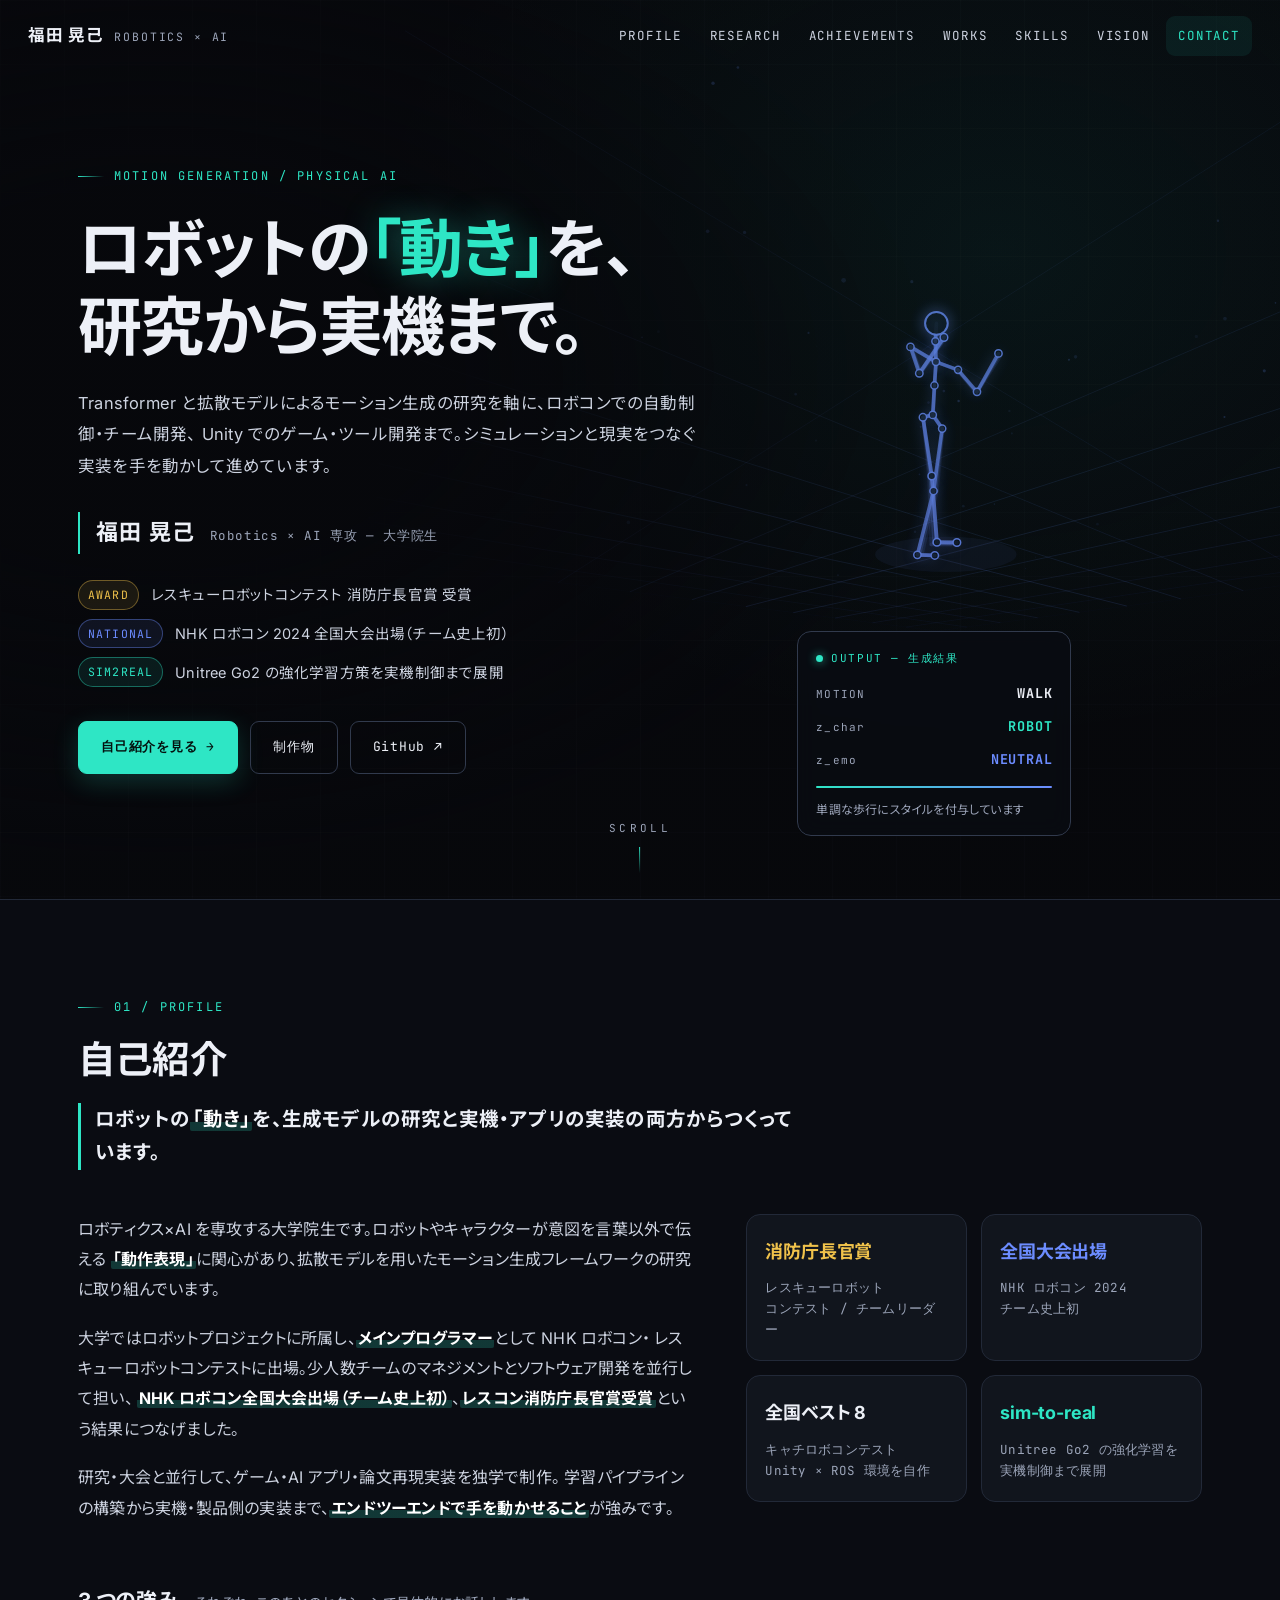
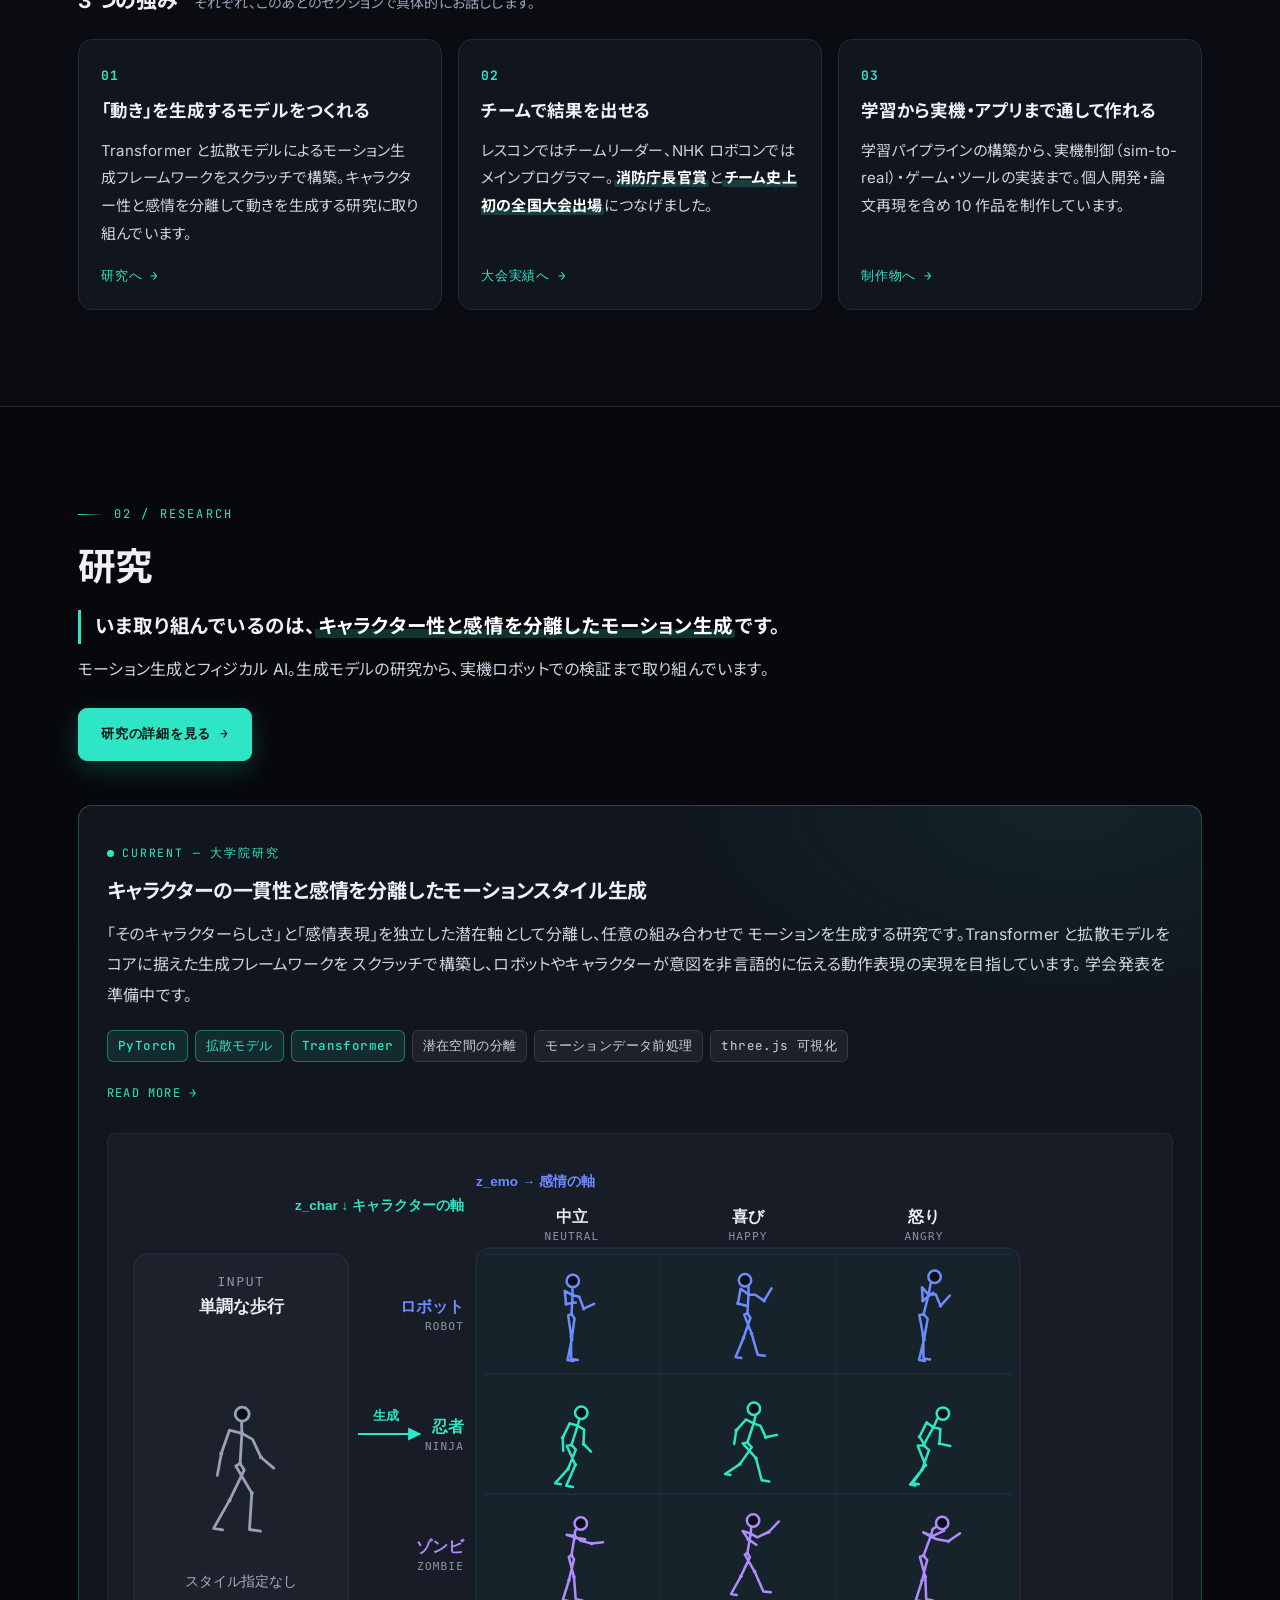
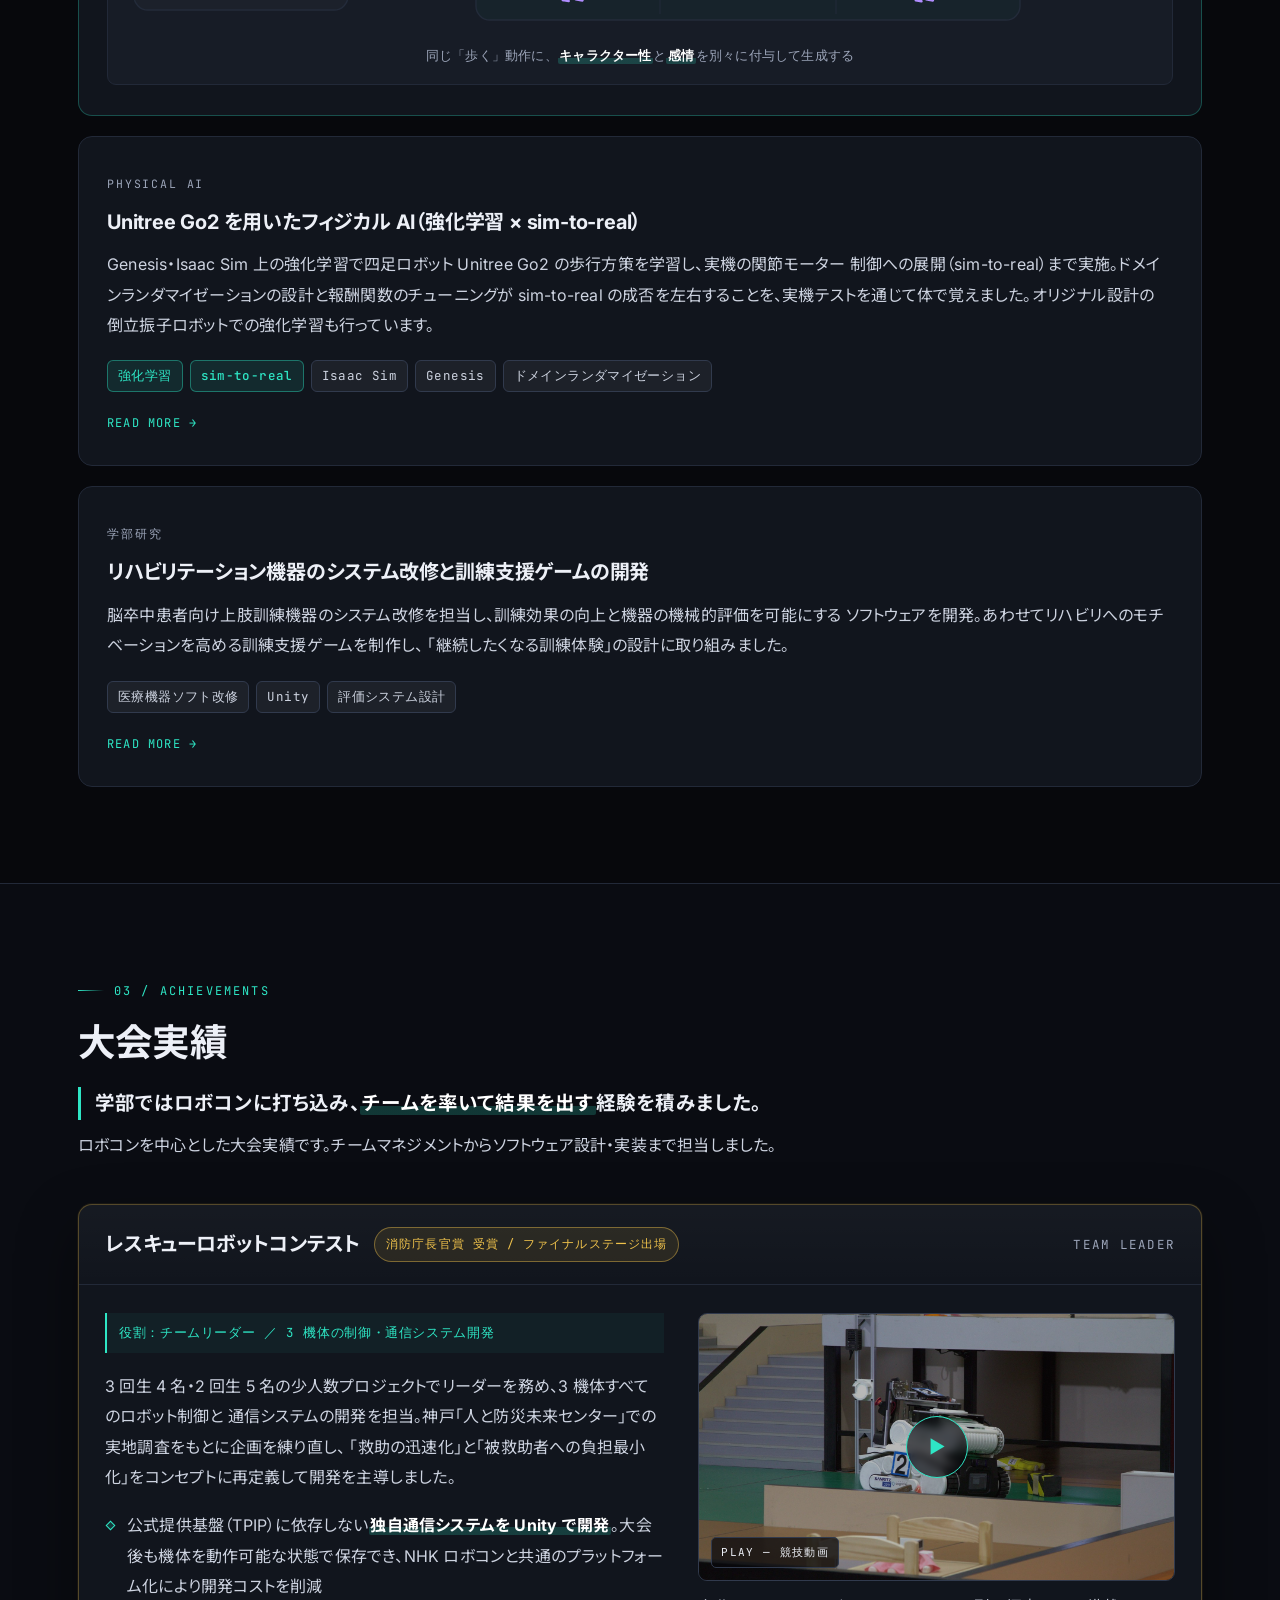
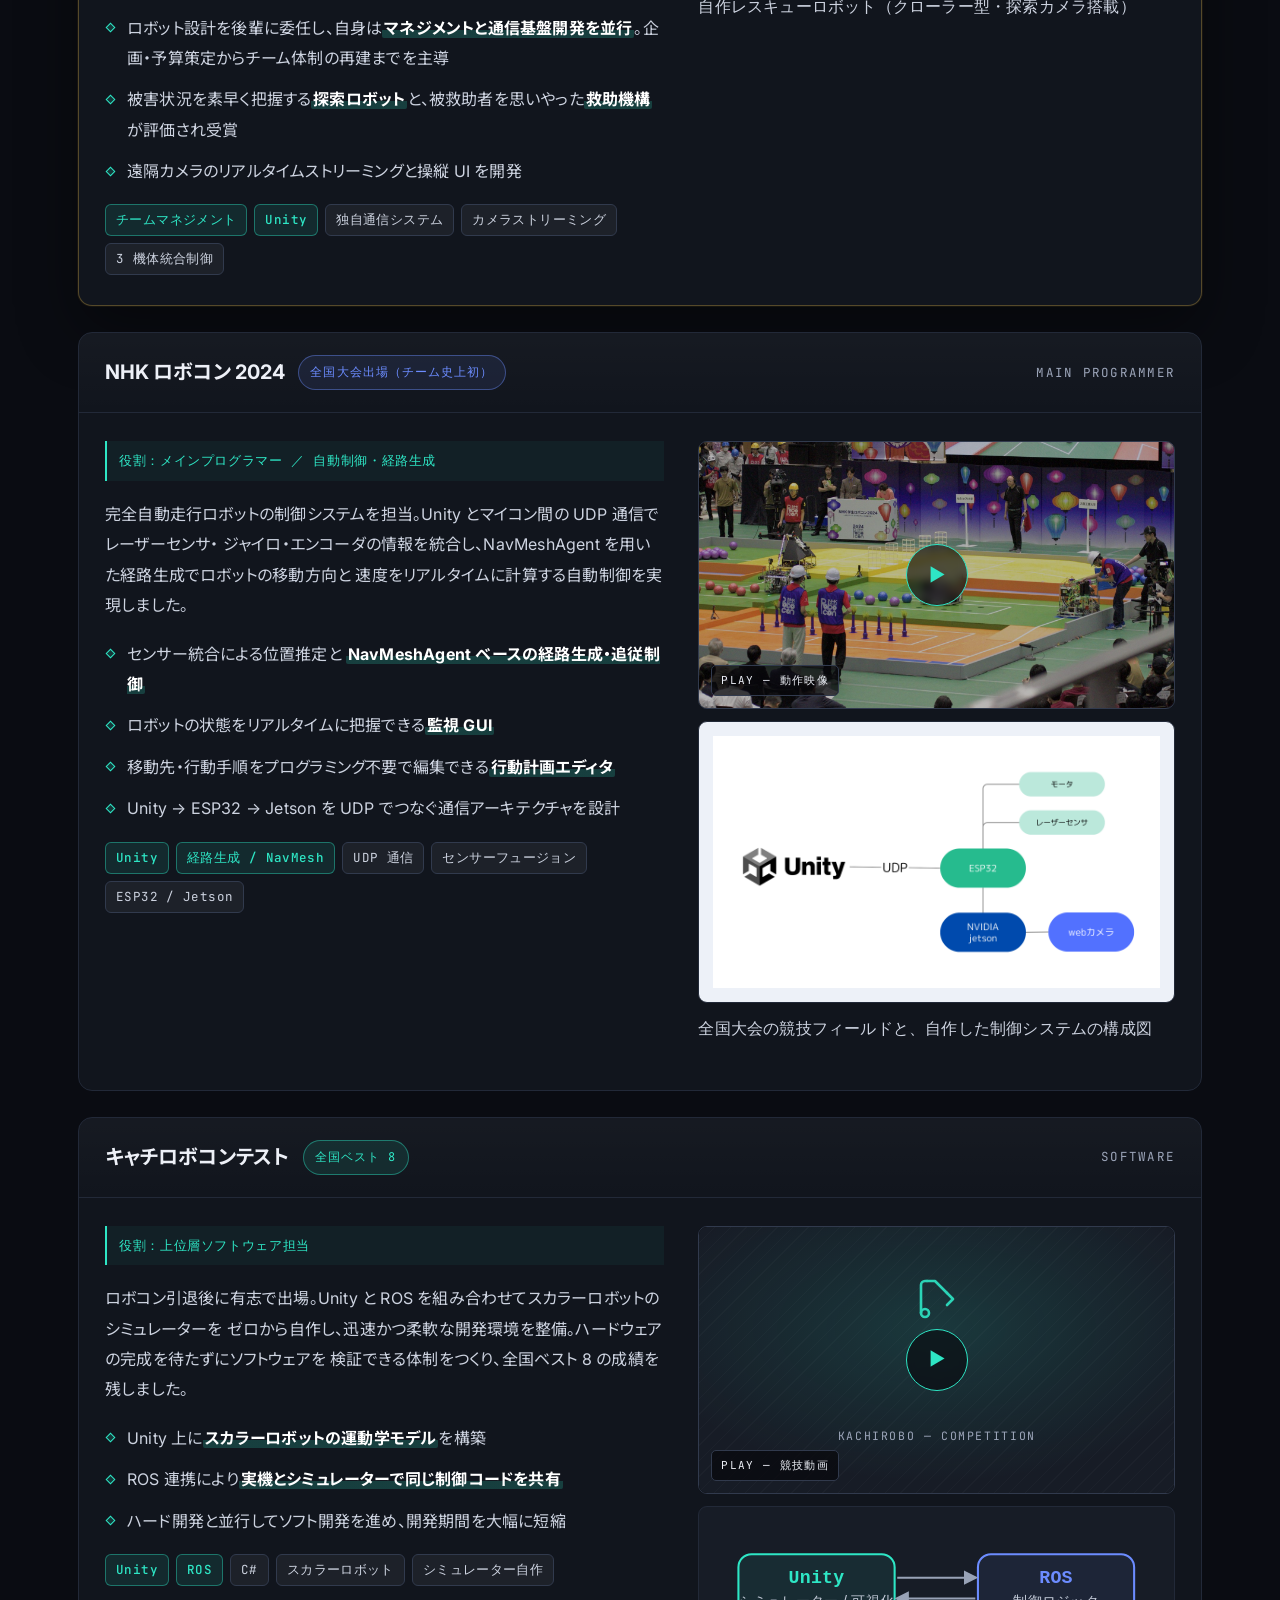
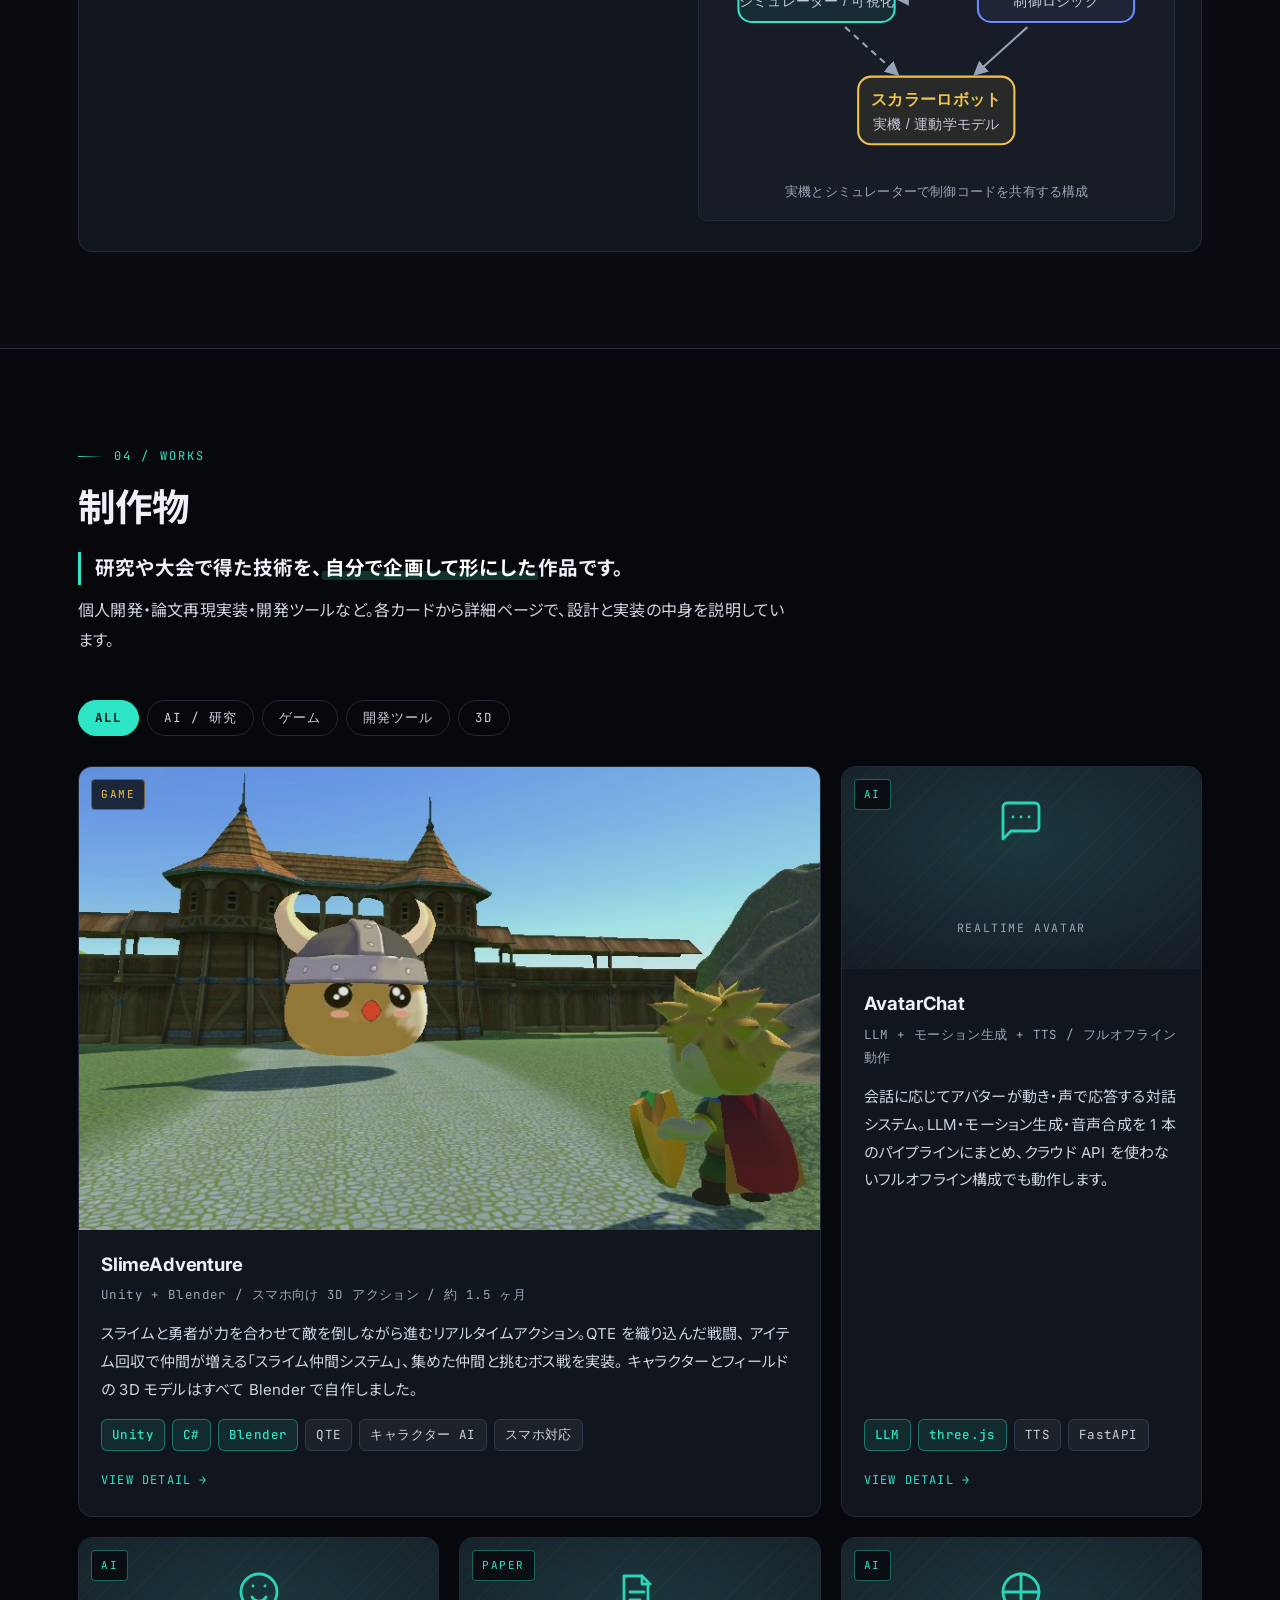
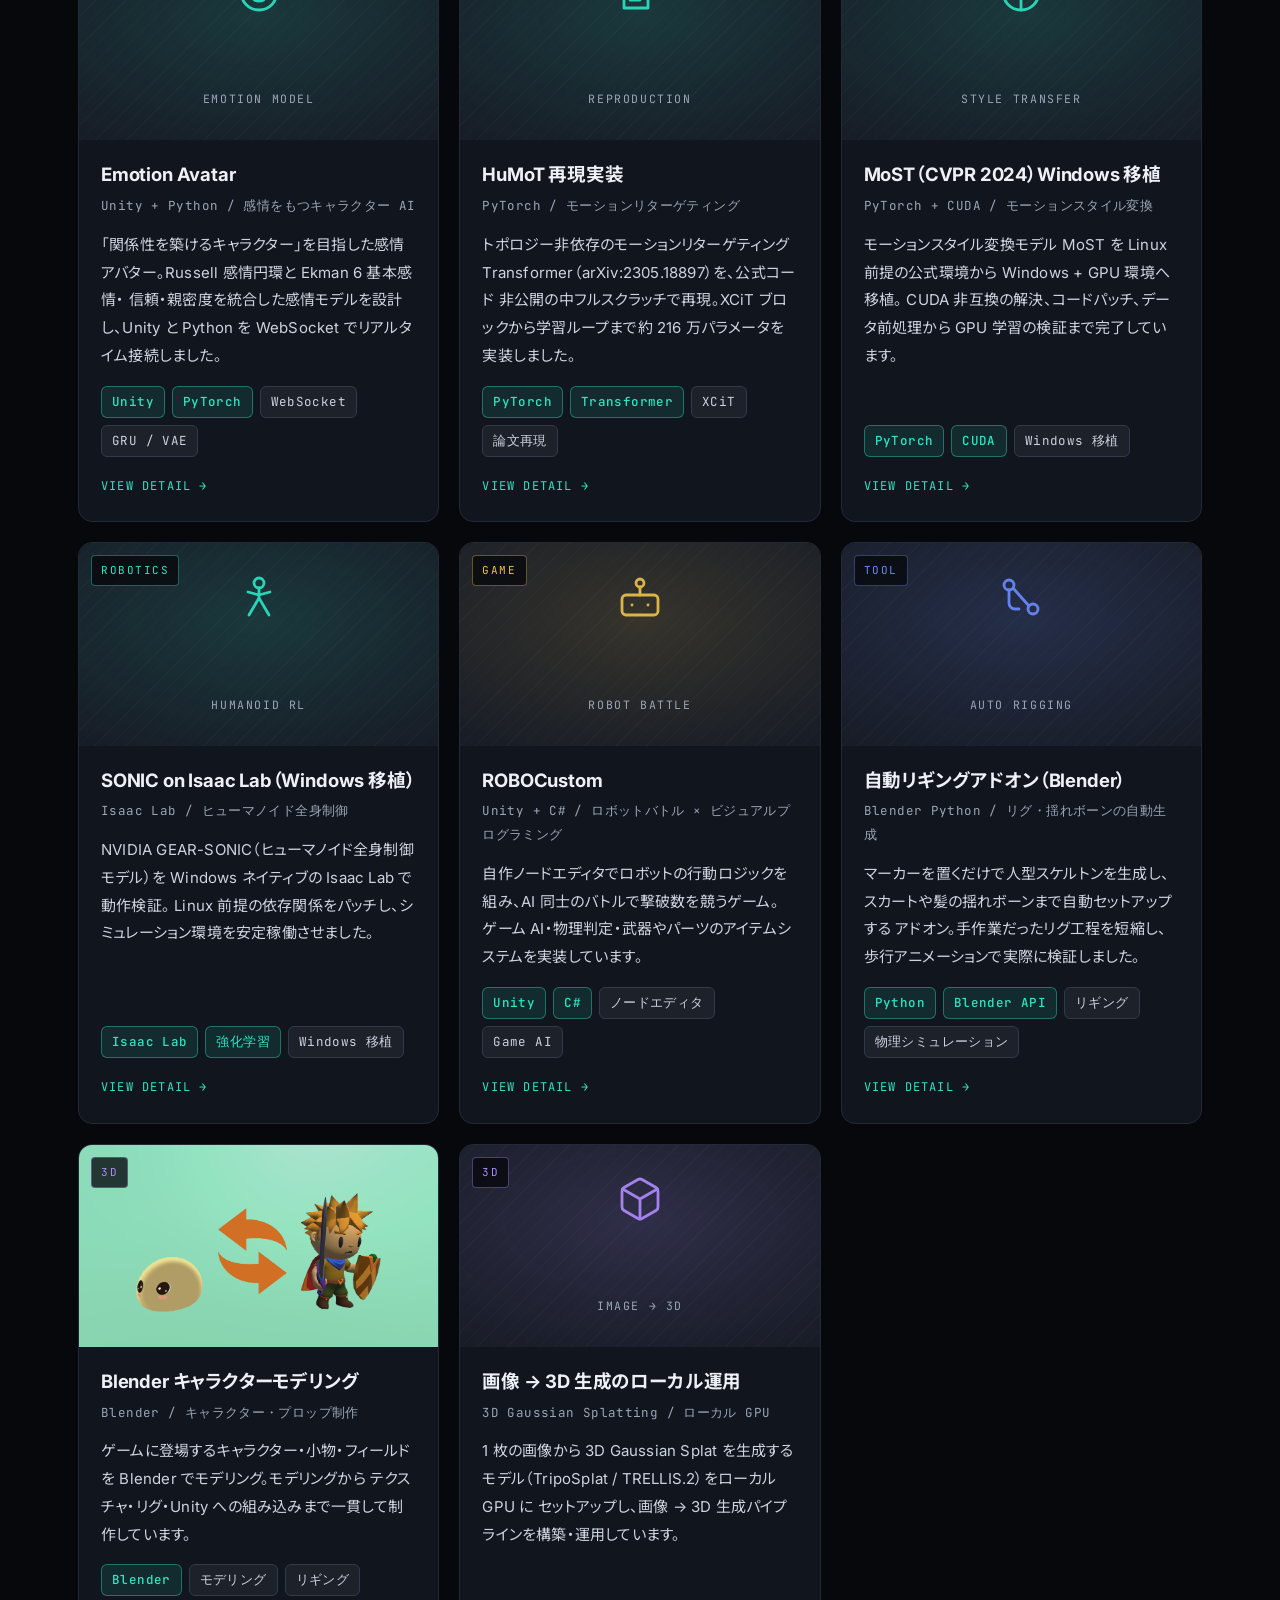
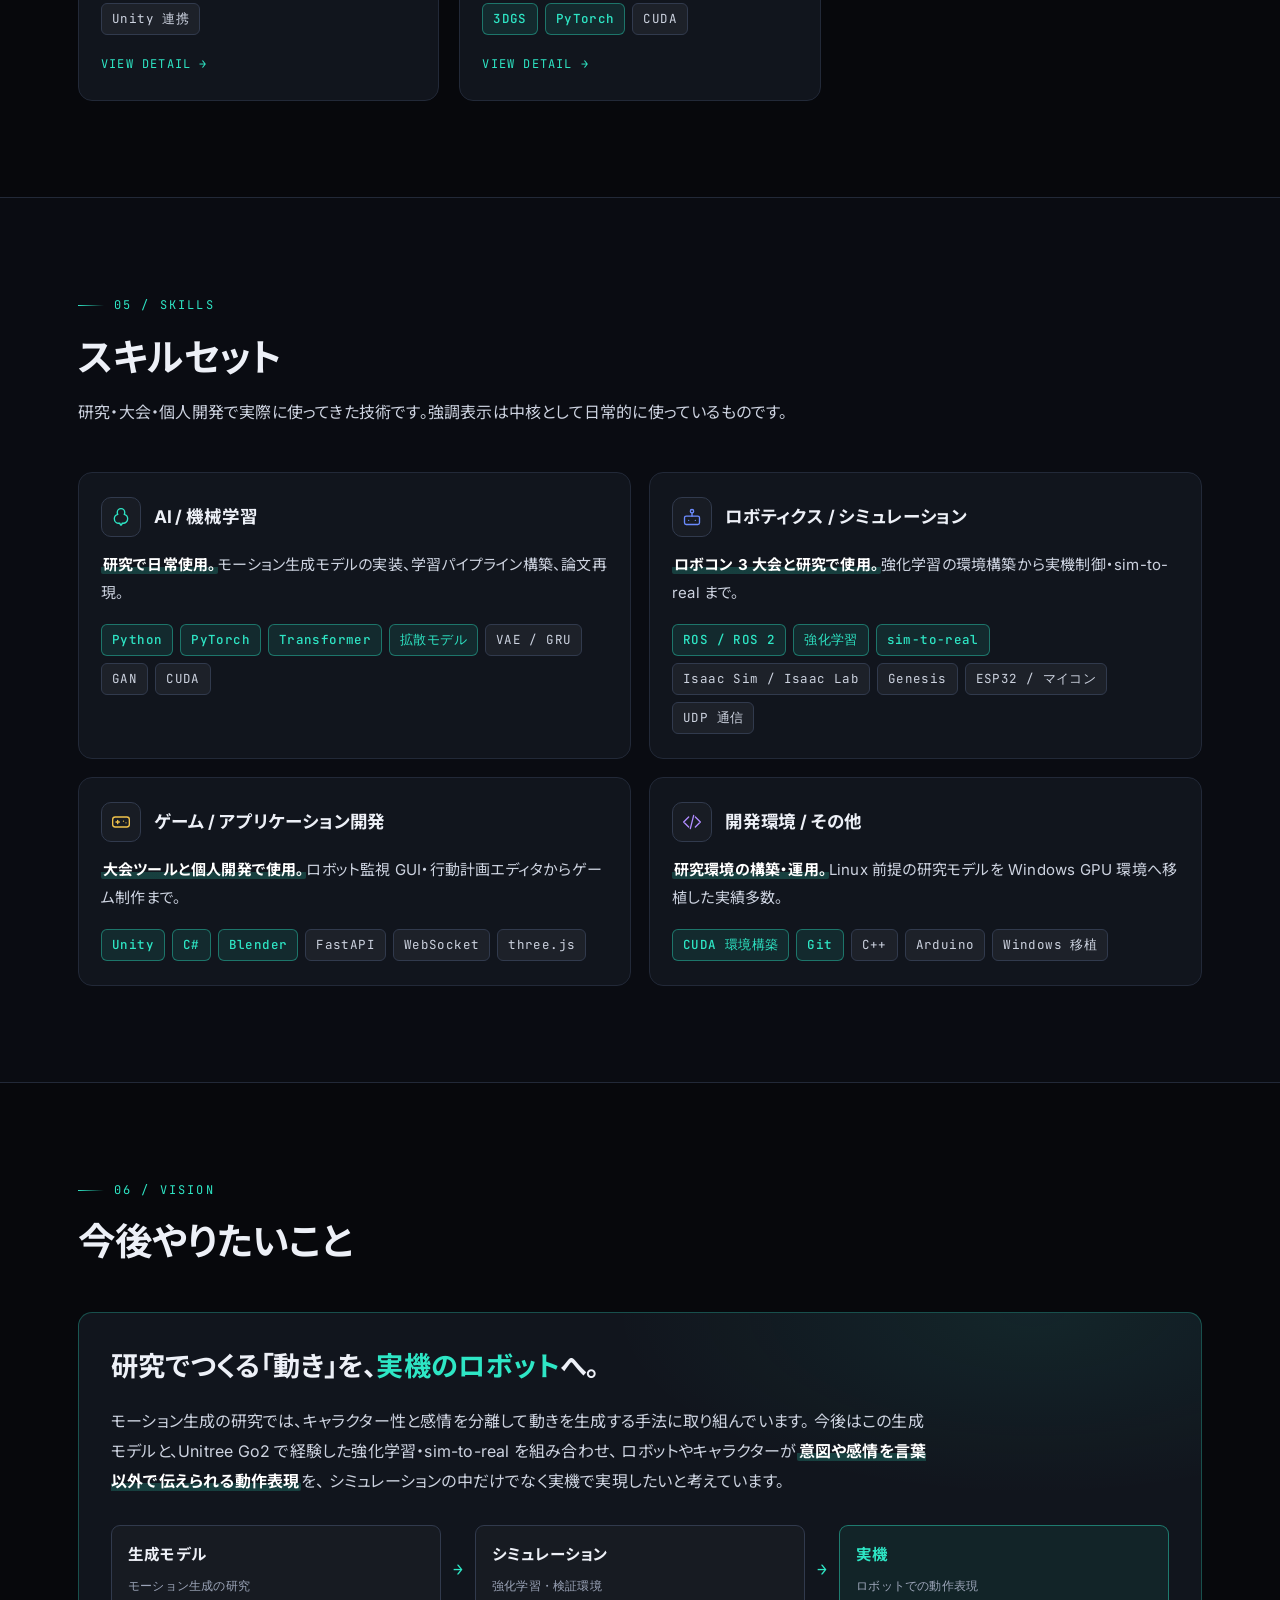
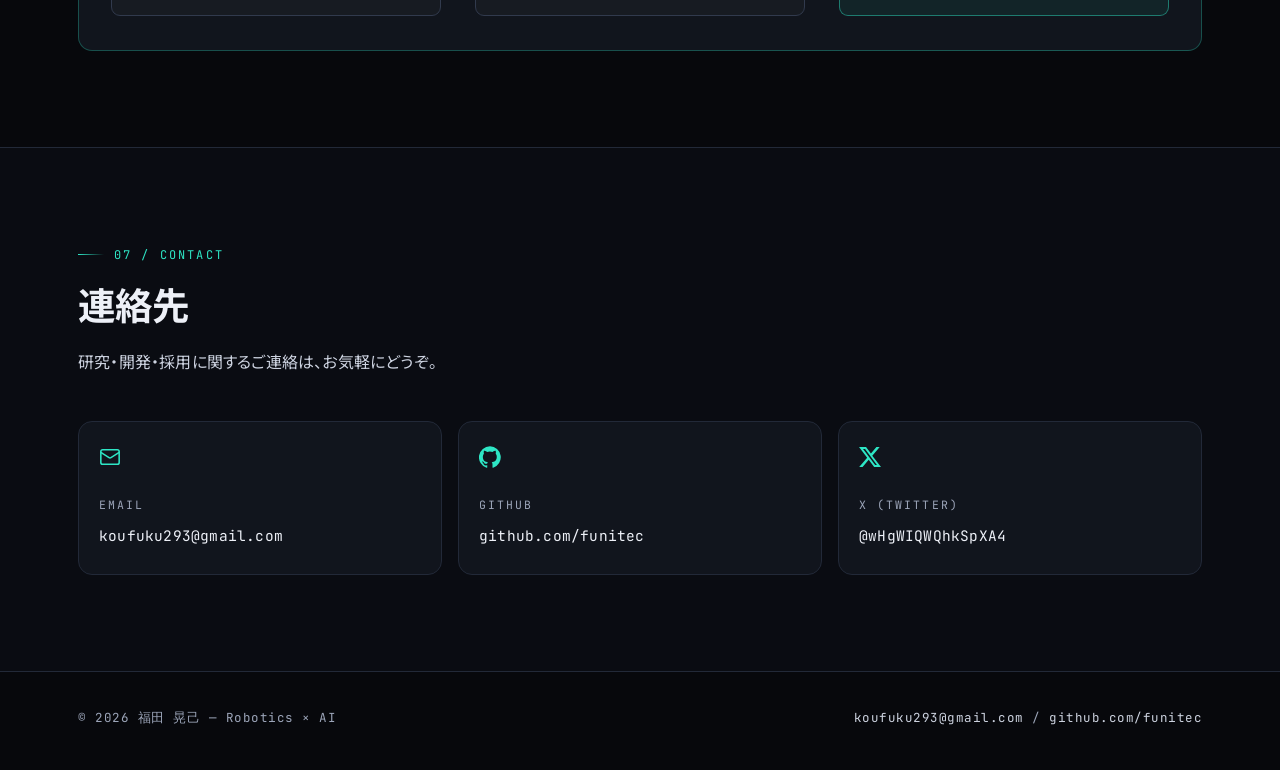
==== commit 19dd063c: "面接の自己紹介の流れに合わせてトップページを再構成 - 順番を 自己紹介 → 研究 → 大会実績 → 制作物 → スキル → 今後やりたいこと → 連絡先 に変更 - 自己紹介に「3つの強み」カードを" ====
--- a/index.html
+++ b/index.html
@@ -23,10 +23,11 @@
   <a class="nav-logo" href="#top"><b>福田 晃己</b><span>ROBOTICS × AI</span></a>
   <ul class="nav-links">
     <li><a href="#profile">PROFILE</a></li>
+    <li><a href="#research">RESEARCH</a></li>
     <li><a href="#achievements">ACHIEVEMENTS</a></li>
-    <li><a href="#research">RESEARCH</a></li>
     <li><a href="#works">WORKS</a></li>
     <li><a href="#skills">SKILLS</a></li>
+    <li><a href="#vision">VISION</a></li>
     <li><a href="#contact">CONTACT</a></li>
   </ul>
   <button class="nav-toggle" aria-label="メニューを開く" aria-expanded="false">☰</button>
@@ -52,8 +53,8 @@
         <div class="fact c"><i>SIM2REAL</i>Unitree Go2 の強化学習方策を実機制御まで展開</div>
       </div>
       <div class="hero-btns">
-        <a class="btn btn-fill" href="#works">制作物を見る<span aria-hidden="true">→</span></a>
-        <a class="btn" href="#research">研究内容</a>
+        <a class="btn btn-fill" href="#profile">自己紹介を見る<span aria-hidden="true">→</span></a>
+        <a class="btn" href="#works">制作物</a>
         <a class="btn" href="https://github.com/funitec" target="_blank" rel="noopener">GitHub ↗</a>
       </div>
     </div>
@@ -81,7 +82,8 @@
   <div class="wrap">
     <div class="sec-head rv">
       <div class="eyebrow">01 / Profile</div>
-      <h2>プロフィール</h2>
+      <h2>自己紹介</h2>
+      <p class="key-msg">ロボットの<strong>「動き」</strong>を、生成モデルの研究と実機・アプリの実装の両方からつくっています。</p>
     </div>
     <div class="prof-grid">
       <div class="prof-text rv">
@@ -106,15 +108,115 @@
         <div class="stat c"><b>sim-to-real</b><span>Unitree Go2 の強化学習を<br>実機制御まで展開</span></div>
       </div>
     </div>
+
+    <div class="str-head rv">
+      <h3>3 つの強み</h3>
+      <p>それぞれ、このあとのセクションで具体的にお話しします。</p>
+    </div>
+    <div class="str-grid">
+      <a class="str rv" href="#research">
+        <span class="str-n">01</span>
+        <h4>「動き」を生成するモデルをつくれる</h4>
+        <p>Transformer と拡散モデルによるモーション生成フレームワークをスクラッチで構築。キャラクター性と感情を分離して動きを生成する研究に取り組んでいます。</p>
+        <span class="str-go">研究へ<span aria-hidden="true">→</span></span>
+      </a>
+      <a class="str rv" href="#achievements">
+        <span class="str-n">02</span>
+        <h4>チームで結果を出せる</h4>
+        <p>レスコンではチームリーダー、NHK ロボコンではメインプログラマー。<strong>消防庁長官賞</strong>と<strong>チーム史上初の全国大会出場</strong>につなげました。</p>
+        <span class="str-go">大会実績へ<span aria-hidden="true">→</span></span>
+      </a>
+      <a class="str rv" href="#works">
+        <span class="str-n">03</span>
+        <h4>学習から実機・アプリまで通して作れる</h4>
+        <p>学習パイプラインの構築から、実機制御（sim-to-real）・ゲーム・ツールの実装まで。個人開発・論文再現を含め 10 作品を制作しています。</p>
+        <span class="str-go">制作物へ<span aria-hidden="true">→</span></span>
+      </a>
+    </div>
   </div>
 </section>
 
-<!-- ===================== achievements ===================== -->
-<section class="sec" id="achievements">
+<!-- ===================== research ===================== -->
+<section class="sec" id="research">
   <div class="wrap">
     <div class="sec-head rv">
-      <div class="eyebrow">02 / Achievements</div>
+      <div class="eyebrow">02 / Research</div>
+      <h2>研究</h2>
+      <p class="key-msg">いま取り組んでいるのは、<strong>キャラクター性と感情を分離したモーション生成</strong>です。</p>
+      <p>モーション生成とフィジカル AI。生成モデルの研究から、実機ロボットでの検証まで取り組んでいます。</p>
+      <div style="margin-top:24px">
+        <a class="btn btn-fill" href="research/index.html">研究の詳細を見る<span aria-hidden="true">→</span></a>
+      </div>
+    </div>
+
+    <div class="r-list">
+
+      <a class="rcard main rv" href="research/motion-style.html">
+        <div class="r-inner stack">
+          <div>
+            <div class="rflag now"><span class="dot"></span>CURRENT — 大学院研究</div>
+            <h3>キャラクターの一貫性と感情を分離したモーションスタイル生成</h3>
+            <p>
+              「そのキャラクターらしさ」と「感情表現」を独立した潜在軸として分離し、任意の組み合わせで
+              モーションを生成する研究です。Transformer と拡散モデルをコアに据えた生成フレームワークを
+              スクラッチで構築し、ロボットやキャラクターが意図を非言語的に伝える動作表現の実現を目指しています。
+              学会発表を準備中です。
+            </p>
+            <div class="chips">
+              <span class="chip key">PyTorch</span><span class="chip key">拡散モデル</span><span class="chip key">Transformer</span>
+              <span class="chip">潜在空間の分離</span><span class="chip">モーションデータ前処理</span><span class="chip">three.js 可視化</span>
+            </div>
+            <div class="wmore">READ MORE <span aria-hidden="true">→</span></div>
+          </div>
+          <figure class="fig wide">
+            <img src="assets/img/style-grid.svg" width="950" height="484" loading="lazy"
+                 alt="単調な歩行モーションを、キャラクターの軸と感情の軸の組み合わせで9通りのスタイルに変換した図">
+            <figcaption>同じ「歩く」動作に、<strong>キャラクター性</strong>と<strong>感情</strong>を別々に付与して生成する</figcaption>
+          </figure>
+        </div>
+      </a>
+
+      <a class="rcard rv" href="research/physical-ai.html">
+        <div class="rflag">PHYSICAL AI</div>
+        <h3>Unitree Go2 を用いたフィジカル AI（強化学習 × sim-to-real）</h3>
+        <p>
+          Genesis・Isaac Sim 上の強化学習で四足ロボット Unitree Go2 の歩行方策を学習し、実機の関節モーター
+          制御への展開（sim-to-real）まで実施。ドメインランダマイゼーションの設計と報酬関数のチューニングが
+          sim-to-real の成否を左右することを、実機テストを通じて体で覚えました。オリジナル設計の
+          倒立振子ロボットでの強化学習も行っています。
+        </p>
+        <div class="chips">
+          <span class="chip key">強化学習</span><span class="chip key">sim-to-real</span>
+          <span class="chip">Isaac Sim</span><span class="chip">Genesis</span><span class="chip">ドメインランダマイゼーション</span>
+        </div>
+        <div class="wmore">READ MORE <span aria-hidden="true">→</span></div>
+      </a>
+
+      <a class="rcard rv" href="research/rehab.html">
+        <div class="rflag">学部研究</div>
+        <h3>リハビリテーション機器のシステム改修と訓練支援ゲームの開発</h3>
+        <p>
+          脳卒中患者向け上肢訓練機器のシステム改修を担当し、訓練効果の向上と機器の機械的評価を可能にする
+          ソフトウェアを開発。あわせてリハビリへのモチベーションを高める訓練支援ゲームを制作し、
+          「継続したくなる訓練体験」の設計に取り組みました。
+        </p>
+        <div class="chips">
+          <span class="chip">医療機器ソフト改修</span><span class="chip">Unity</span><span class="chip">評価システム設計</span>
+        </div>
+        <div class="wmore">READ MORE <span aria-hidden="true">→</span></div>
+      </a>
+
+    </div>
+  </div>
+</section>
+
+<!-- ===================== achievements ===================== -->
+<section class="sec alt" id="achievements">
+  <div class="wrap">
+    <div class="sec-head rv">
+      <div class="eyebrow">03 / Achievements</div>
       <h2>大会実績</h2>
+      <p class="key-msg">学部ではロボコンに打ち込み、<strong>チームを率いて結果を出す</strong>経験を積みました。</p>
       <p>ロボコンを中心とした大会実績です。チームマネジメントからソフトウェア設計・実装まで担当しました。</p>
     </div>
 
@@ -262,85 +364,13 @@
   </div>
 </section>
 
-<!-- ===================== research ===================== -->
-<section class="sec alt" id="research">
-  <div class="wrap">
-    <div class="sec-head rv">
-      <div class="eyebrow">03 / Research</div>
-      <h2>研究</h2>
-      <p>モーション生成とフィジカル AI。生成モデルの研究から、実機ロボットでの検証まで取り組んでいます。</p>
-      <div style="margin-top:24px">
-        <a class="btn btn-fill" href="research/index.html">研究の詳細を見る<span aria-hidden="true">→</span></a>
-      </div>
-    </div>
-
-    <div class="r-list">
-
-      <a class="rcard main rv" href="research/motion-style.html">
-        <div class="r-inner stack">
-          <div>
-            <div class="rflag now"><span class="dot"></span>CURRENT — 大学院研究</div>
-            <h3>キャラクターの一貫性と感情を分離したモーションスタイル生成</h3>
-            <p>
-              「そのキャラクターらしさ」と「感情表現」を独立した潜在軸として分離し、任意の組み合わせで
-              モーションを生成する研究です。Transformer と拡散モデルをコアに据えた生成フレームワークを
-              スクラッチで構築し、ロボットやキャラクターが意図を非言語的に伝える動作表現の実現を目指しています。
-              学会発表を準備中です。
-            </p>
-            <div class="chips">
-              <span class="chip key">PyTorch</span><span class="chip key">拡散モデル</span><span class="chip key">Transformer</span>
-              <span class="chip">潜在空間の分離</span><span class="chip">モーションデータ前処理</span><span class="chip">three.js 可視化</span>
-            </div>
-            <div class="wmore">READ MORE <span aria-hidden="true">→</span></div>
-          </div>
-          <figure class="fig wide">
-            <img src="assets/img/style-grid.svg" width="950" height="484" loading="lazy"
-                 alt="単調な歩行モーションを、キャラクターの軸と感情の軸の組み合わせで9通りのスタイルに変換した図">
-            <figcaption>同じ「歩く」動作に、<strong>キャラクター性</strong>と<strong>感情</strong>を別々に付与して生成する</figcaption>
-          </figure>
-        </div>
-      </a>
-
-      <a class="rcard rv" href="research/physical-ai.html">
-        <div class="rflag">PHYSICAL AI</div>
-        <h3>Unitree Go2 を用いたフィジカル AI（強化学習 × sim-to-real）</h3>
-        <p>
-          Genesis・Isaac Sim 上の強化学習で四足ロボット Unitree Go2 の歩行方策を学習し、実機の関節モーター
-          制御への展開（sim-to-real）まで実施。ドメインランダマイゼーションの設計と報酬関数のチューニングが
-          sim-to-real の成否を左右することを、実機テストを通じて体で覚えました。オリジナル設計の
-          倒立振子ロボットでの強化学習も行っています。
-        </p>
-        <div class="chips">
-          <span class="chip key">強化学習</span><span class="chip key">sim-to-real</span>
-          <span class="chip">Isaac Sim</span><span class="chip">Genesis</span><span class="chip">ドメインランダマイゼーション</span>
-        </div>
-        <div class="wmore">READ MORE <span aria-hidden="true">→</span></div>
-      </a>
-
-      <a class="rcard rv" href="research/rehab.html">
-        <div class="rflag">学部研究</div>
-        <h3>リハビリテーション機器のシステム改修と訓練支援ゲームの開発</h3>
-        <p>
-          脳卒中患者向け上肢訓練機器のシステム改修を担当し、訓練効果の向上と機器の機械的評価を可能にする
-          ソフトウェアを開発。あわせてリハビリへのモチベーションを高める訓練支援ゲームを制作し、
-          「継続したくなる訓練体験」の設計に取り組みました。
-        </p>
-        <div class="chips">
-          <span class="chip">医療機器ソフト改修</span><span class="chip">Unity</span><span class="chip">評価システム設計</span>
-        </div>
-        <div class="wmore">READ MORE <span aria-hidden="true">→</span></div>
-      </a>
-
-    </div>
-  </div>
-</section>
-
 <!-- ===================== works ===================== -->
 <section class="sec" id="works">
   <div class="wrap">
     <div class="sec-head rv">
       <div class="eyebrow">04 / Works</div>
       <h2>制作物</h2>
+      <p class="key-msg">研究や大会で得た技術を、<strong>自分で企画して形にした</strong>作品です。</p>
       <p>個人開発・論文再現実装・開発ツールなど。各カードから詳細ページで、設計と実装の中身を説明しています。</p>
     </div>
 
@@ -635,11 +665,37 @@
   </div>
 </section>
 
-<!-- ===================== contact ===================== -->
-<section class="sec" id="contact">
+<!-- ===================== vision ===================== -->
+<section class="sec" id="vision">
   <div class="wrap">
     <div class="sec-head rv">
-      <div class="eyebrow">06 / Contact</div>
+      <div class="eyebrow">06 / Vision</div>
+      <h2>今後やりたいこと</h2>
+    </div>
+    <div class="vision rv">
+      <p class="vision-lead">研究でつくる「動き」を、<span class="lit">実機のロボット</span>へ。</p>
+      <p>
+        モーション生成の研究では、キャラクター性と感情を分離して動きを生成する手法に取り組んでいます。
+        今後はこの生成モデルと、Unitree Go2 で経験した強化学習・sim-to-real を組み合わせ、
+        ロボットやキャラクターが<strong>意図や感情を言葉以外で伝えられる動作表現</strong>を、
+        シミュレーションの中だけでなく実機で実現したいと考えています。
+      </p>
+      <div class="vflow" aria-label="研究から実機への流れ">
+        <div><b>生成モデル</b><span>モーション生成の研究</span></div>
+        <i aria-hidden="true">→</i>
+        <div><b>シミュレーション</b><span>強化学習・検証環境</span></div>
+        <i aria-hidden="true">→</i>
+        <div><b>実機</b><span>ロボットでの動作表現</span></div>
+      </div>
+    </div>
+  </div>
+</section>
+
+<!-- ===================== contact ===================== -->
+<section class="sec alt" id="contact">
+  <div class="wrap">
+    <div class="sec-head rv">
+      <div class="eyebrow">07 / Contact</div>
       <h2>連絡先</h2>
       <p>研究・開発・採用に関するご連絡は、お気軽にどうぞ。</p>
     </div>
--- a/assets/css/site.css
+++ b/assets/css/site.css
@@ -7,14 +7,14 @@
 :root {
   --bg:        #07080C;
   --bg-alt:    #0A0C12;
-  --panel:     #101319;
-  --panel-2:   #151A23;
-  --line:      #1E2431;
-  --line-hi:   #2C3444;
+  --panel:     #11151D;
+  --panel-2:   #171C26;
+  --line:      #222938;
+  --line-hi:   #313A4D;
 
   --tx:        #EDF0F7;
-  --tx-2:      #C4CBD9;   /* body copy — kept high-contrast on purpose */
-  --tx-3:      #8E97AB;   /* labels & captions */
+  --tx-2:      #CDD3E0;   /* body copy — kept high-contrast on purpose */
+  --tx-3:      #9CA5B9;   /* labels & captions */
   --tx-hi:     #FFFFFF;   /* emphasised words */
   --mark:      rgba(46, 230, 197, .2);
 
@@ -151,6 +151,7 @@
   transition: color .2s, background .2s;
 }
 .nav-links a:hover { color: var(--acc); background: rgba(255, 255, 255, .04); }
+.nav-links a.cur { color: var(--acc); background: rgba(46, 230, 197, .08); }
 .nav-toggle {
   display: none;
   background: none; border: 1px solid var(--line-hi); color: var(--tx);
@@ -325,16 +326,16 @@
 @keyframes drop { 0%, 100% { opacity: .25; transform: scaleY(.5); } 50% { opacity: 1; transform: scaleY(1); } }
 
 /* ---------- section shell ---------- */
-.sec { padding: 108px 0; border-bottom: 1px solid var(--line); }
+.sec { padding: 96px 0; border-bottom: 1px solid var(--line); }
 .sec.alt { background: var(--bg-alt); }
 
-.sec-head { max-width: 720px; margin-bottom: 54px; }
+.sec-head { max-width: 720px; margin-bottom: 44px; }
 .sec-head h2 {
   font-size: clamp(1.7rem, 3.2vw, 2.35rem);
   letter-spacing: -.02em;
   margin: 16px 0 0;
 }
-.sec-head p { color: var(--tx-2); font-size: 15.5px; margin-top: 14px; }
+.sec-head p { color: var(--tx-2); font-size: 16px; margin-top: 14px; }
 
 /* ---------- reveal ---------- */
 .rv { opacity: 0; transform: translateY(22px); transition: opacity .7s ease, transform .7s cubic-bezier(.22, .9, .3, 1); }
@@ -354,9 +355,9 @@
 .chips { display: flex; flex-wrap: wrap; gap: 7px; }
 .chip {
   font-family: var(--mono);
-  font-size: 12px; letter-spacing: .04em; line-height: 1.6;
+  font-size: 12.5px; letter-spacing: .03em; line-height: 1.6;
   color: var(--tx-2);
-  background: rgba(255, 255, 255, .045);
+  background: rgba(255, 255, 255, .05);
   border: 1px solid var(--line-hi);
   border-radius: 6px;
   padding: 5px 10px;
@@ -380,7 +381,7 @@
 
 /* bullet list used across sections */
 .pts { list-style: none; display: flex; flex-direction: column; gap: 11px; }
-.pts li { position: relative; padding-left: 22px; color: var(--tx-2); font-size: 15.5px; }
+.pts li { position: relative; padding-left: 22px; color: var(--tx-2); font-size: 16px; }
 .pts li::before {
   content: "";
   position: absolute; left: 2px; top: .72em;
@@ -408,7 +409,71 @@
 .stat.g b { color: var(--gold); }
 .stat.c b { color: var(--acc); }
 .stat.b b { color: var(--acc2); }
-.stat span { font-family: var(--mono); font-size: 12px; line-height: 1.7; color: var(--tx-3); display: block; }
+.stat span { font-family: var(--mono); font-size: 12.5px; line-height: 1.7; color: var(--tx-3); display: block; }
+
+/* key message under a section title — the one line to say out loud */
+.sec-head .key-msg {
+  color: var(--tx);
+  font-size: clamp(1.05rem, 1.8vw, 1.22rem);
+  font-weight: 700;
+  line-height: 1.7;
+  margin-top: 18px;
+  padding-left: 14px;
+  border-left: 3px solid var(--acc);
+}
+.sec-head .key-msg + p { margin-top: 10px; }
+
+/* three strengths on the profile — the backbone of the self-introduction */
+.str-head { margin: 64px 0 22px; display: flex; flex-wrap: wrap; align-items: baseline; gap: 6px 16px; }
+.str-head h3 { font-size: 21px; }
+.str-head p { color: var(--tx-3); font-size: 14px; }
+.str-grid { display: grid; grid-template-columns: repeat(3, 1fr); gap: 16px; }
+.str {
+  display: flex; flex-direction: column;
+  background: var(--panel);
+  border: 1px solid var(--line);
+  border-radius: var(--r);
+  padding: 24px 22px 22px;
+  transition: transform .25s, border-color .25s, background .25s;
+}
+.str:hover { transform: translateY(-4px); border-color: rgba(46, 230, 197, .4); background: var(--panel-2); }
+.str-n { font-family: var(--mono); font-size: 13px; font-weight: 700; letter-spacing: .1em; color: var(--acc); }
+.str h4 { font-size: 17.5px; line-height: 1.5; margin: 10px 0 12px; }
+.str p { color: var(--tx-2); font-size: 15px; line-height: 1.85; flex: 1; }
+.str-go {
+  display: flex; align-items: center; gap: 8px;
+  font-family: var(--mono); font-size: 12.5px; letter-spacing: .06em;
+  color: var(--acc);
+  margin-top: 16px;
+  transition: gap .25s;
+}
+.str:hover .str-go { gap: 14px; }
+
+/* ---------- vision ---------- */
+.vision {
+  background:
+    radial-gradient(600px 260px at 85% 0%, rgba(46, 230, 197, .08), transparent 70%),
+    var(--panel);
+  border: 1px solid rgba(46, 230, 197, .28);
+  border-radius: var(--r);
+  padding: 34px 32px;
+}
+.vision-lead { font-size: clamp(1.3rem, 2.6vw, 1.7rem); font-weight: 700; line-height: 1.5; margin-bottom: 18px; }
+.vision-lead .lit { color: var(--acc); }
+.vision > p:not(.vision-lead) { color: var(--tx-2); font-size: 16px; max-width: 820px; }
+.vflow { display: flex; align-items: stretch; gap: 12px; margin-top: 28px; }
+.vflow div {
+  flex: 1;
+  border: 1px solid var(--line-hi);
+  border-radius: var(--r-sm);
+  background: rgba(255, 255, 255, .025);
+  padding: 14px 16px;
+}
+.vflow b { display: block; font-size: 15.5px; }
+.vflow span { font-family: var(--mono); font-size: 12px; color: var(--tx-3); }
+.vflow div:last-of-type { border-color: rgba(46, 230, 197, .45); background: rgba(46, 230, 197, .07); }
+.vflow div:last-of-type b { color: var(--acc); }
+.vflow i { align-self: center; font-style: normal; color: var(--acc); font-family: var(--mono); }
 
 /* ---------- achievements ---------- */
 .achv-list { display: flex; flex-direction: column; gap: 26px; }
@@ -426,21 +491,21 @@
   background: linear-gradient(180deg, rgba(255, 255, 255, .022), transparent);
 }
 .achv-top h3 { font-size: 20px; }
-.achv-top .yr { font-family: var(--mono); font-size: 12px; color: var(--tx-3); margin-left: auto; letter-spacing: .1em; }
+.achv-top .yr { font-family: var(--mono); font-size: 12.5px; color: var(--tx-3); margin-left: auto; letter-spacing: .1em; }
 .achv-body { display: grid; grid-template-columns: 1.08fr .92fr; gap: 34px; padding: 28px 26px 30px; }
 .role {
   font-family: var(--mono);
-  font-size: 12px; letter-spacing: .05em;
+  font-size: 12.5px; letter-spacing: .05em;
   color: var(--acc);
-  padding: 7px 12px;
+  padding: 8px 12px;
   border-left: 2px solid var(--acc);
   background: rgba(46, 230, 197, .05);
   margin-bottom: 18px;
 }
-.achv-body > div > p { color: var(--tx-2); font-size: 15.5px; margin-bottom: 18px; }
+.achv-body > div > p { color: var(--tx-2); font-size: 16px; margin-bottom: 18px; }
 .achv-body .chips { margin-top: 18px; }
 .achv-media { display: flex; flex-direction: column; gap: 12px; }
-.cap { font-family: var(--mono); font-size: 11.5px; color: var(--tx-3); line-height: 1.7; }
+.cap { font-family: var(--mono); font-size: 12.5px; color: var(--tx-3); line-height: 1.7; }
 
 /* video facade */
 .vfacade {
@@ -486,7 +551,7 @@
 /* diagrams that stop being readable when squeezed scroll sideways instead */
 .fig.wide { overflow-x: auto; }
 .fig.wide img, .fig.wide svg { min-width: 660px; }
-.fig figcaption { font-family: var(--mono); font-size: 11.5px; color: var(--tx-3); margin-top: 10px; text-align: center; }
+.fig figcaption { font-family: var(--mono); font-size: 12.5px; color: var(--tx-3); margin-top: 10px; text-align: center; }
 
 /* ---------- research ---------- */
 .r-list { display: flex; flex-direction: column; gap: 20px; }
@@ -531,13 +596,13 @@
   100% { box-shadow: 0 0 0 0 rgba(46, 230, 197, 0); }
 }
 .rcard h3 { font-size: 20px; margin-bottom: 14px; }
-.rcard p { color: var(--tx-2); font-size: 15.5px; }
+.rcard p { color: var(--tx-2); font-size: 16px; }
 .rcard .chips { margin-top: 20px; }
 
 /* ---------- works ---------- */
 .tabs { display: flex; flex-wrap: wrap; gap: 8px; margin-bottom: 30px; }
 .tab {
-  font-family: var(--mono); font-size: 12px; letter-spacing: .08em;
+  font-family: var(--mono); font-size: 12.5px; letter-spacing: .08em;
   color: var(--tx-2);
   background: transparent;
   border: 1px solid var(--line);
@@ -572,7 +637,7 @@
 .wcard:hover .wvis img { transform: scale(1.05); opacity: 1; }
 .wvis .kind {
   position: absolute; top: 12px; left: 12px; z-index: 2;
-  font-family: var(--mono); font-size: 10.5px; letter-spacing: .14em;
+  font-family: var(--mono); font-size: 11px; letter-spacing: .14em;
   padding: 4px 9px; border-radius: 4px;
   background: rgba(7, 8, 12, .78);
   border: 1px solid var(--line-hi);
@@ -594,13 +659,24 @@
     var(--panel-2);
   color: var(--tx-3);
 }
-.wglyph svg { width: 44px; height: 44px; stroke: var(--acc); opacity: .8; }
-.wglyph span { font-family: var(--mono); font-size: 11px; letter-spacing: .14em; }
-
-.wbody { padding: 20px 20px 22px; display: flex; flex-direction: column; flex: 1; }
-.wbody h3 { font-size: 17.5px; margin-bottom: 7px; }
-.wmeta { font-family: var(--mono); font-size: 11.5px; color: var(--tx-3); letter-spacing: .03em; margin-bottom: 13px; }
-.wbody p { color: var(--tx-2); font-size: 14.5px; line-height: 1.85; flex: 1; }
+.wglyph svg { width: 48px; height: 48px; stroke: var(--g, var(--acc)); opacity: .9; }
+.wglyph {
+  background:
+    radial-gradient(420px 220px at 50% 38%, var(--g-glow, rgba(46, 230, 197, .14)), transparent 70%),
+    repeating-linear-gradient(135deg, rgba(255, 255, 255, .025) 0 1px, transparent 1px 11px),
+    var(--panel-2);
+}
+.wcard[data-cat="game"] .wglyph { --g: var(--gold);   --g-glow: rgba(240, 193, 75, .14); }
+.wcard[data-cat="3d"]   .wglyph { --g: var(--violet); --g-glow: rgba(176, 140, 255, .16); }
+.wcard[data-cat="tool"] .wglyph { --g: var(--acc2);   --g-glow: rgba(108, 140, 255, .16); }
+.wcard:hover .wglyph svg { transform: scale(1.08); }
+.wglyph svg { transition: transform .4s cubic-bezier(.22, .9, .3, 1); }
+.wglyph span { font-family: var(--mono); font-size: 11.5px; letter-spacing: .14em; }
+
+.wbody { padding: 22px 22px 24px; display: flex; flex-direction: column; flex: 1; }
+.wbody h3 { font-size: 18.5px; margin-bottom: 7px; }
+.wmeta { font-family: var(--mono); font-size: 12.5px; color: var(--tx-3); letter-spacing: .03em; margin-bottom: 13px; }
+.wbody p { color: var(--tx-2); font-size: 15px; line-height: 1.85; flex: 1; }
 .wbody .chips { margin-top: 16px; }
 .wmore {
   display: flex; align-items: center; gap: 8px;
@@ -628,8 +704,8 @@
   background: rgba(255, 255, 255, .03);
 }
 .skill-ico svg { width: 20px; height: 20px; }
-.skill-top h3 { font-size: 16.5px; }
-.skill-ctx { color: var(--tx-2); font-size: 14.5px; margin-bottom: 16px; }
+.skill-top h3 { font-size: 17.5px; }
+.skill-ctx { color: var(--tx-2); font-size: 15px; margin-bottom: 16px; }
 
 /* ---------- contact ---------- */
 .contact-row { display: grid; grid-template-columns: repeat(3, 1fr); gap: 16px; }
@@ -642,14 +718,14 @@
 }
 .ccard:hover { transform: translateY(-4px); border-color: rgba(46, 230, 197, .4); background: var(--panel-2); }
 .ccard svg { width: 22px; height: 22px; color: var(--acc); margin-bottom: 16px; }
-.ccard .lbl { font-family: var(--mono); font-size: 11px; letter-spacing: .18em; color: var(--tx-3); margin-bottom: 6px; }
-.ccard .val { font-family: var(--mono); font-size: 13.5px; word-break: break-all; }
+.ccard .lbl { font-family: var(--mono); font-size: 11.5px; letter-spacing: .18em; color: var(--tx-3); margin-bottom: 6px; }
+.ccard .val { font-family: var(--mono); font-size: 14.5px; word-break: break-all; }
 
 footer {
   padding: 34px 0 40px;
   color: var(--tx-3);
   font-family: var(--mono);
-  font-size: 12px;
+  font-size: 12.5px;
   letter-spacing: .04em;
 }
 footer a { color: var(--tx-2); }
@@ -693,8 +769,8 @@
   overflow: hidden;
 }
 .meta div { background: var(--panel); padding: 16px 18px; }
-.meta dt { font-family: var(--mono); font-size: 10.5px; letter-spacing: .16em; color: var(--tx-3); margin-bottom: 7px; }
-.meta dd { font-size: 14.5px; line-height: 1.7; }
+.meta dt { font-family: var(--mono); font-size: 11.5px; letter-spacing: .16em; color: var(--tx-3); margin-bottom: 7px; }
+.meta dd { font-size: 15px; line-height: 1.7; }
 
 .detail-body { padding: 72px 0 90px; }
 .detail-grid { display: grid; grid-template-columns: minmax(0, 1fr) 320px; gap: 54px; align-items: start; }
@@ -714,13 +790,13 @@
   color: var(--acc); letter-spacing: .1em;
 }
 .block h3 { font-size: 16px; margin: 24px 0 10px; color: var(--tx); }
-.block p { color: var(--tx-2); font-size: 15.5px; margin-bottom: 16px; }
+.block p { color: var(--tx-2); font-size: 16px; margin-bottom: 16px; }
 .block p:last-child { margin-bottom: 0; }
 
 .side { position: sticky; top: 96px; display: flex; flex-direction: column; gap: 18px; }
 .side-box { background: var(--panel); border: 1px solid var(--line); border-radius: var(--r); padding: 20px; }
 .side-box h4 { font-family: var(--mono); font-size: 11px; letter-spacing: .16em; color: var(--tx-3); margin-bottom: 14px; }
-.side-box .pts li { font-size: 13.5px; }
+.side-box .pts li { font-size: 14.5px; }
 .side-list { list-style: none; display: flex; flex-direction: column; gap: 10px; }
 .side-list a {
   display: flex; align-items: center; justify-content: space-between; gap: 10px;
@@ -802,7 +878,7 @@
 .tcard.lead { border-color: rgba(46, 230, 197, .28); background: radial-gradient(500px 240px at 90% 0%, rgba(46, 230, 197, .07), transparent 70%), var(--panel); }
 .tcard .badge { align-self: flex-start; }
 .tcard h3 { font-size: 18px; margin: 14px 0 10px; }
-.tcard p { color: var(--tx-2); font-size: 14.5px; flex: 1; }
+.tcard p { color: var(--tx-2); font-size: 15px; flex: 1; }
 .tcard .wmore { margin-top: 20px; }
 
 /* key-value spec list */
@@ -887,7 +963,10 @@
   .nav-toggle { display: block; }
 
   .prof-grid, .achv-body, .rcard.main .r-inner { grid-template-columns: 1fr; gap: 28px; }
-  .skill-grid, .contact-row { grid-template-columns: 1fr; }
+  .skill-grid, .contact-row, .str-grid { grid-template-columns: 1fr; }
+  .str-head { margin-top: 48px; }
+  .vflow { flex-direction: column; }
+  .vflow i { transform: rotate(90deg); }
   .sec { padding: 78px 0; }
   .hero { padding: 118px 0 96px; }
   #skeleton { opacity: .55; }
@@ -922,9 +1001,14 @@
   .achv-top .yr { margin-left: 0; }
   .achv-body { padding: 22px 18px 24px; }
   .rcard { padding: 24px 20px; }
+  .vision { padding: 26px 20px; }
   .gal-thumbs { grid-template-columns: repeat(4, 1fr); gap: 7px; }
   .pager { grid-template-columns: 1fr; }
   .pager a.next { text-align: left; }
   .detail-head { padding: 116px 0 44px; }
   .hero-scroll { display: none; }
-}
+  .sec { padding: 68px 0; }
+  .tabs { flex-wrap: nowrap; overflow-x: auto; margin: 0 -18px 26px; padding: 0 18px 4px; scrollbar-width: none; }
+  .tabs::-webkit-scrollbar { display: none; }
+  .tab { flex-shrink: 0; }
+}
